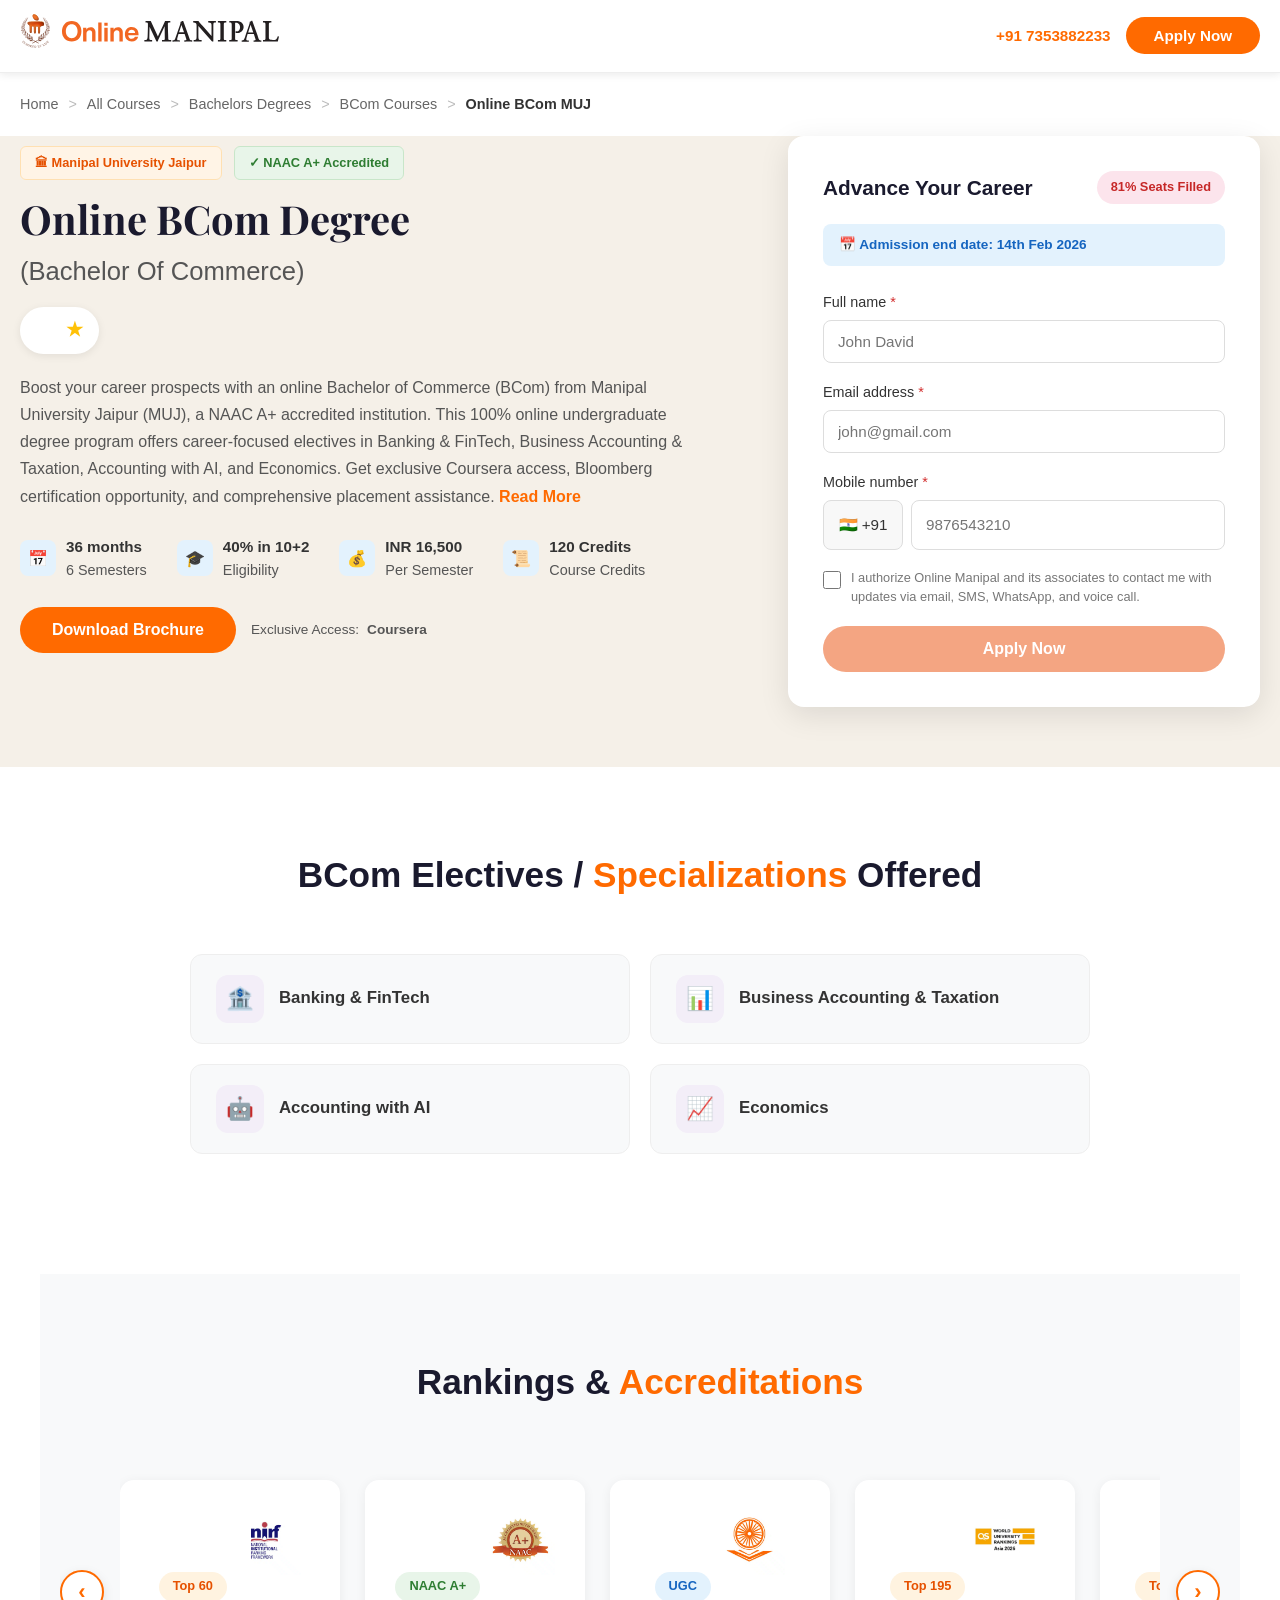
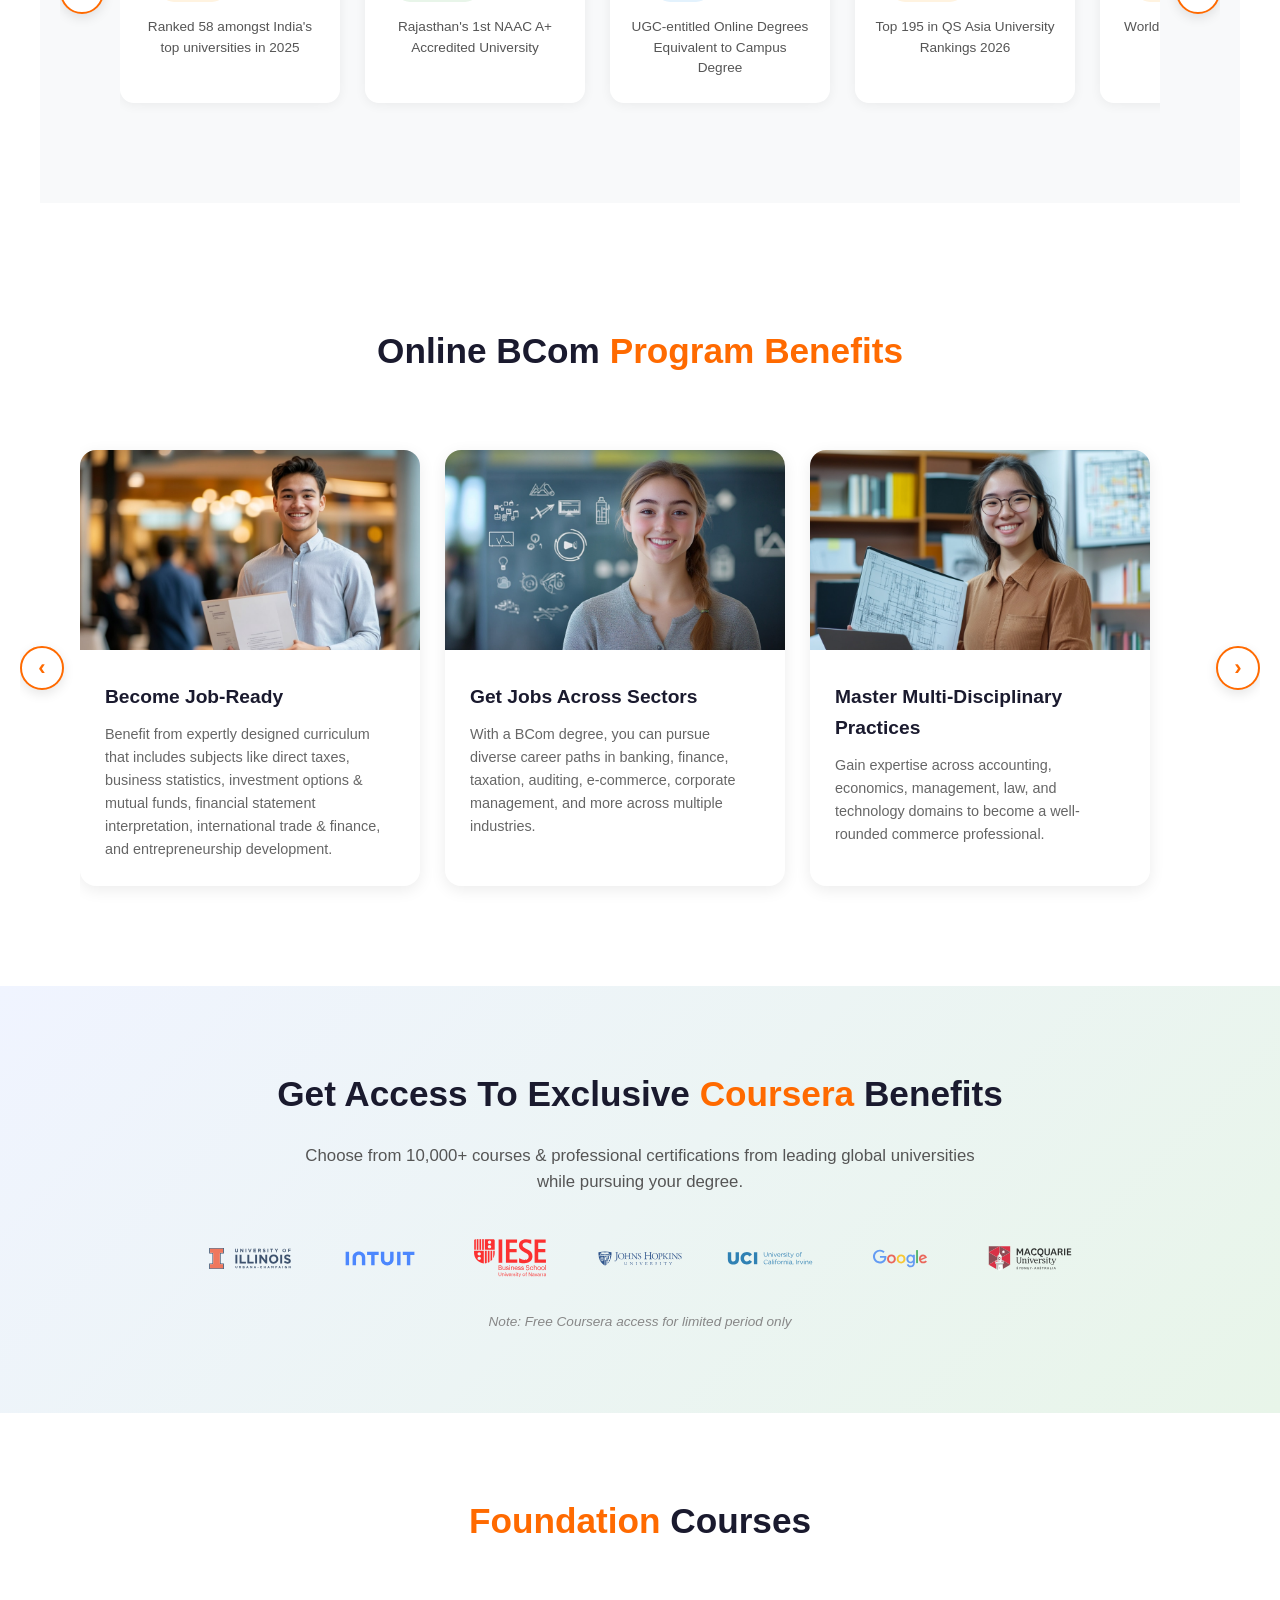
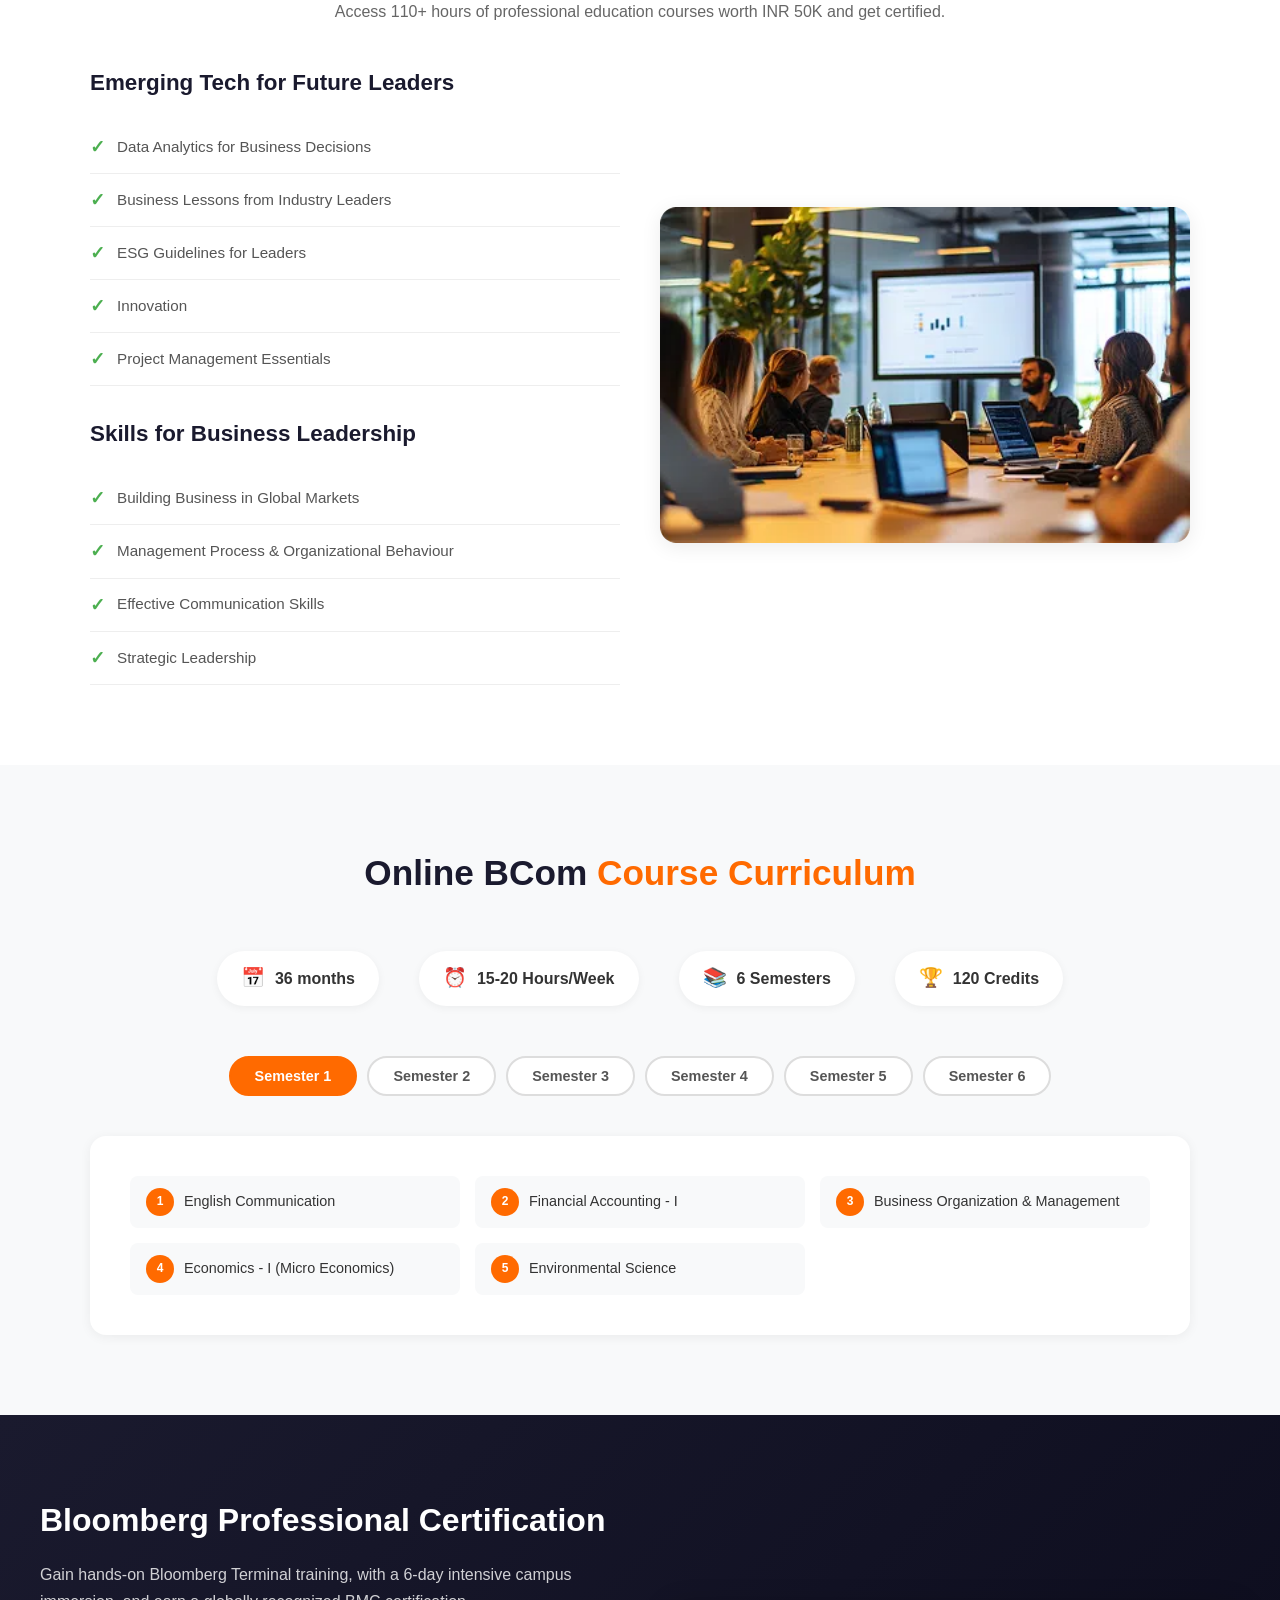
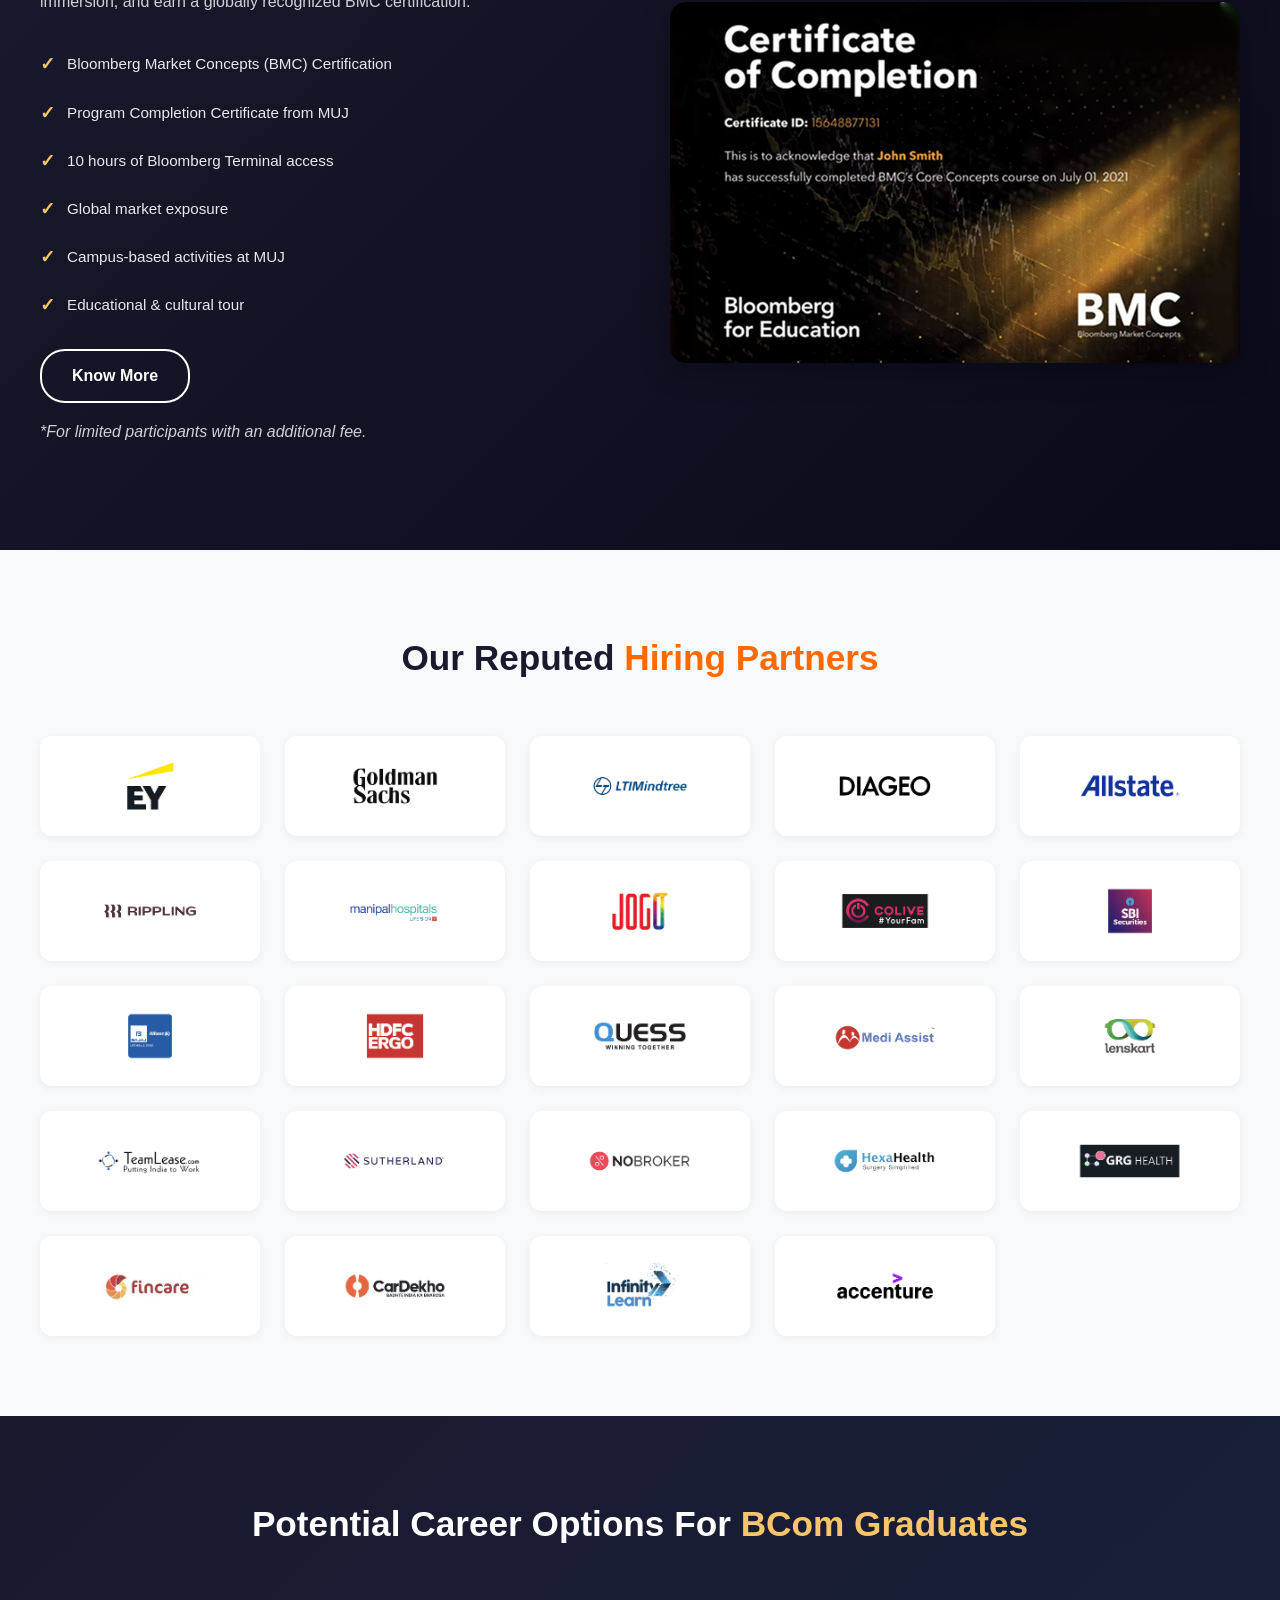
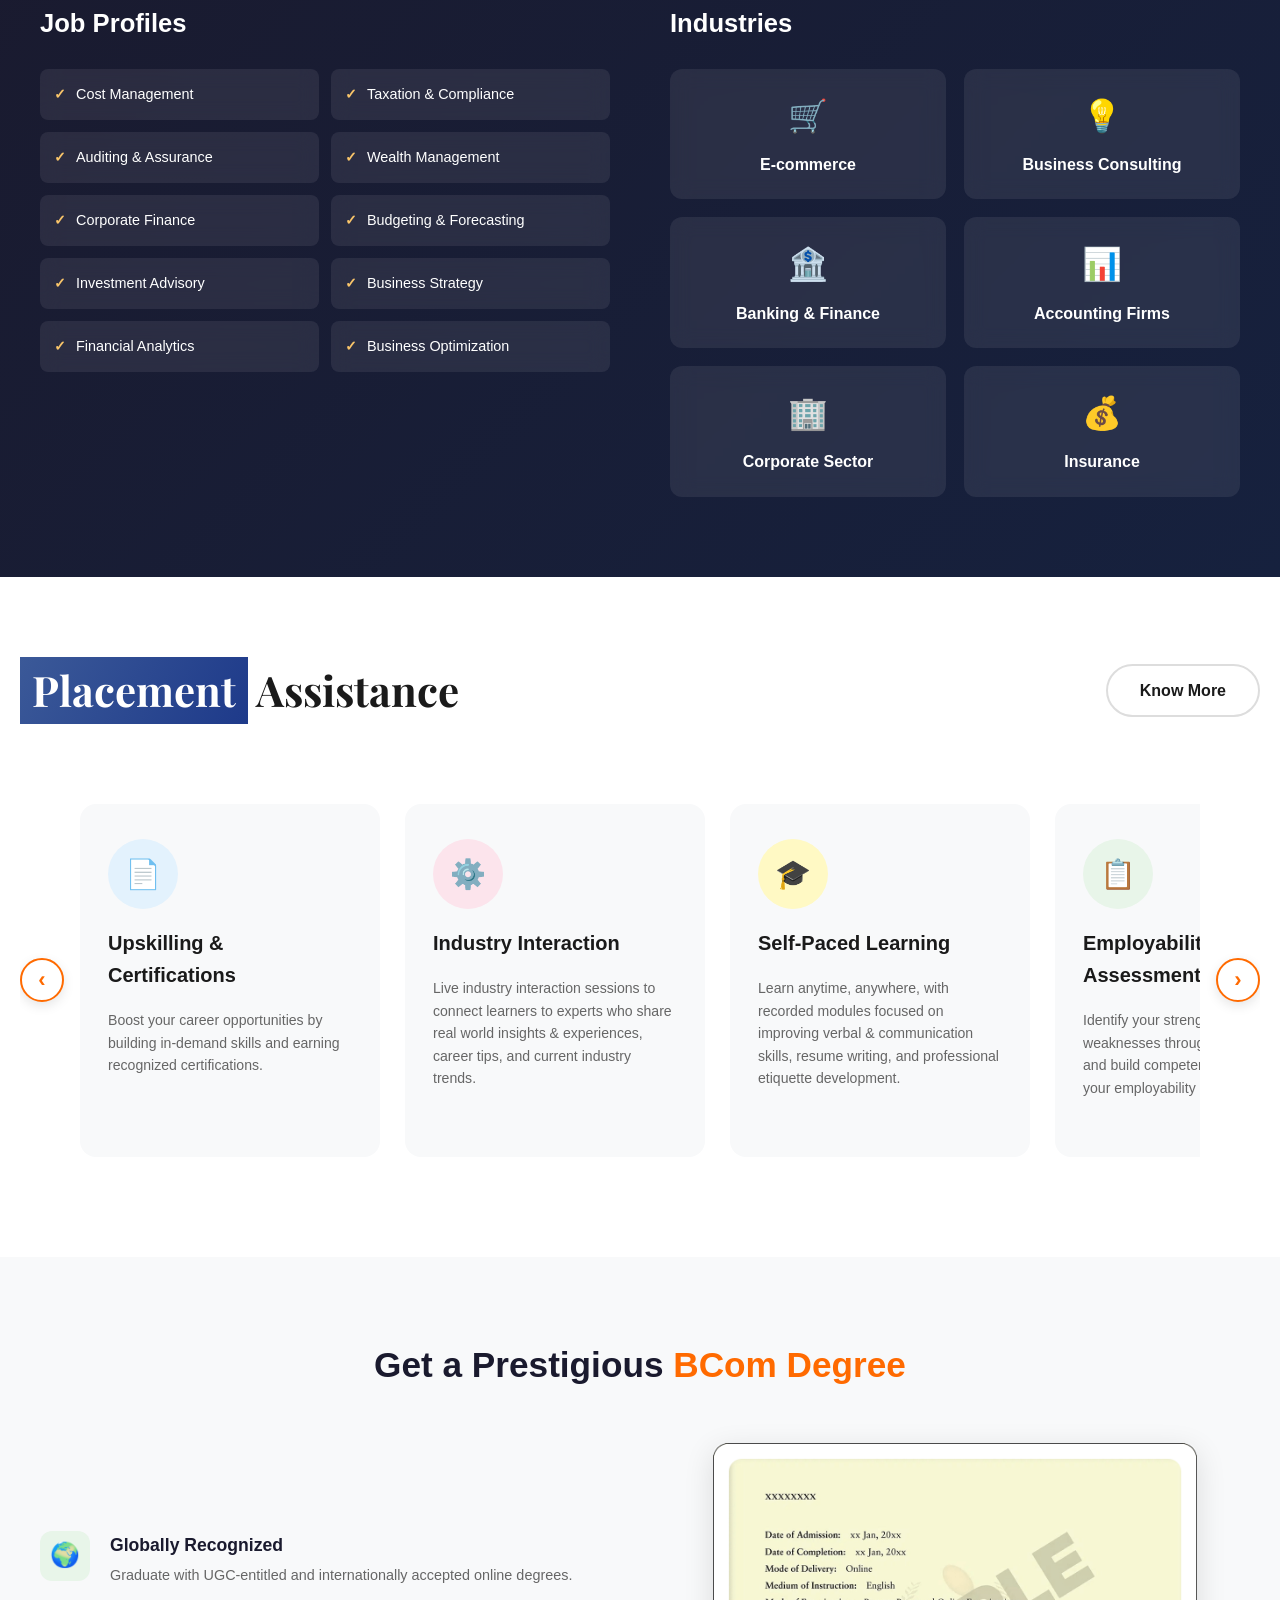
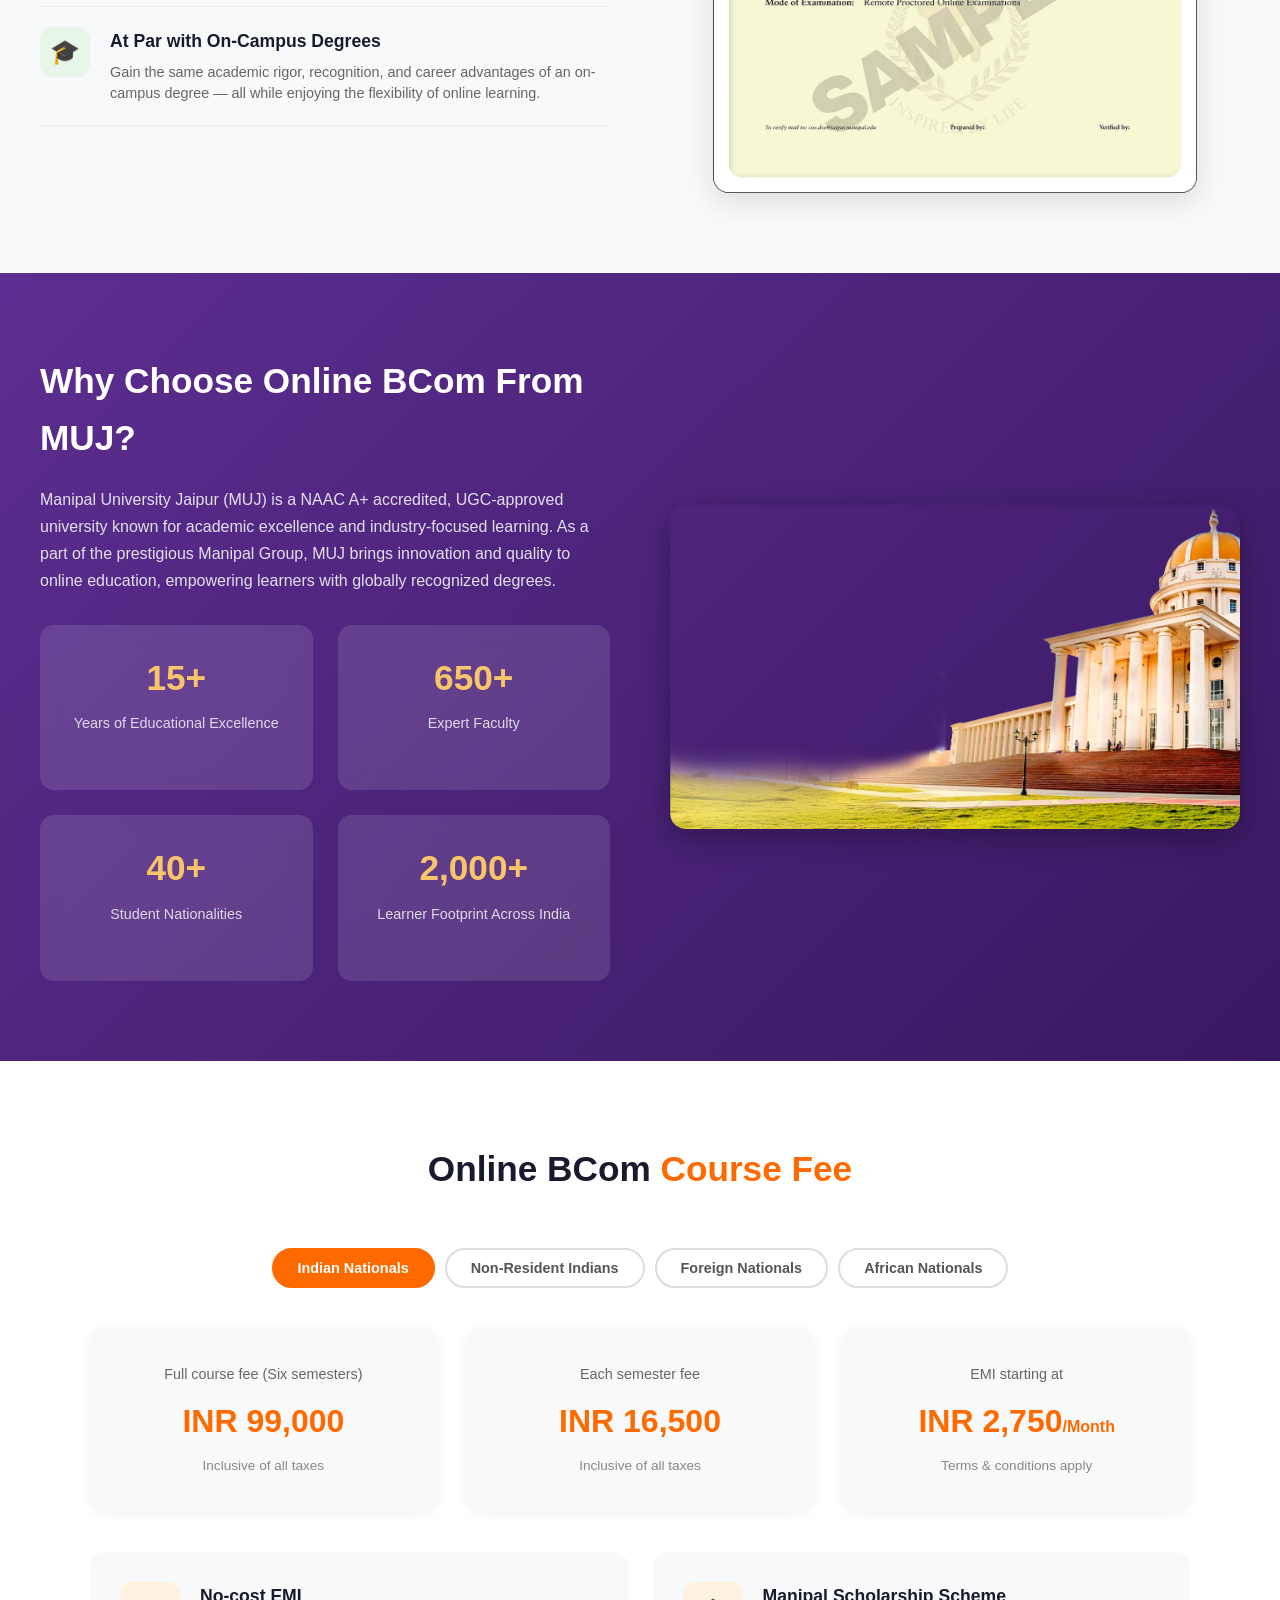
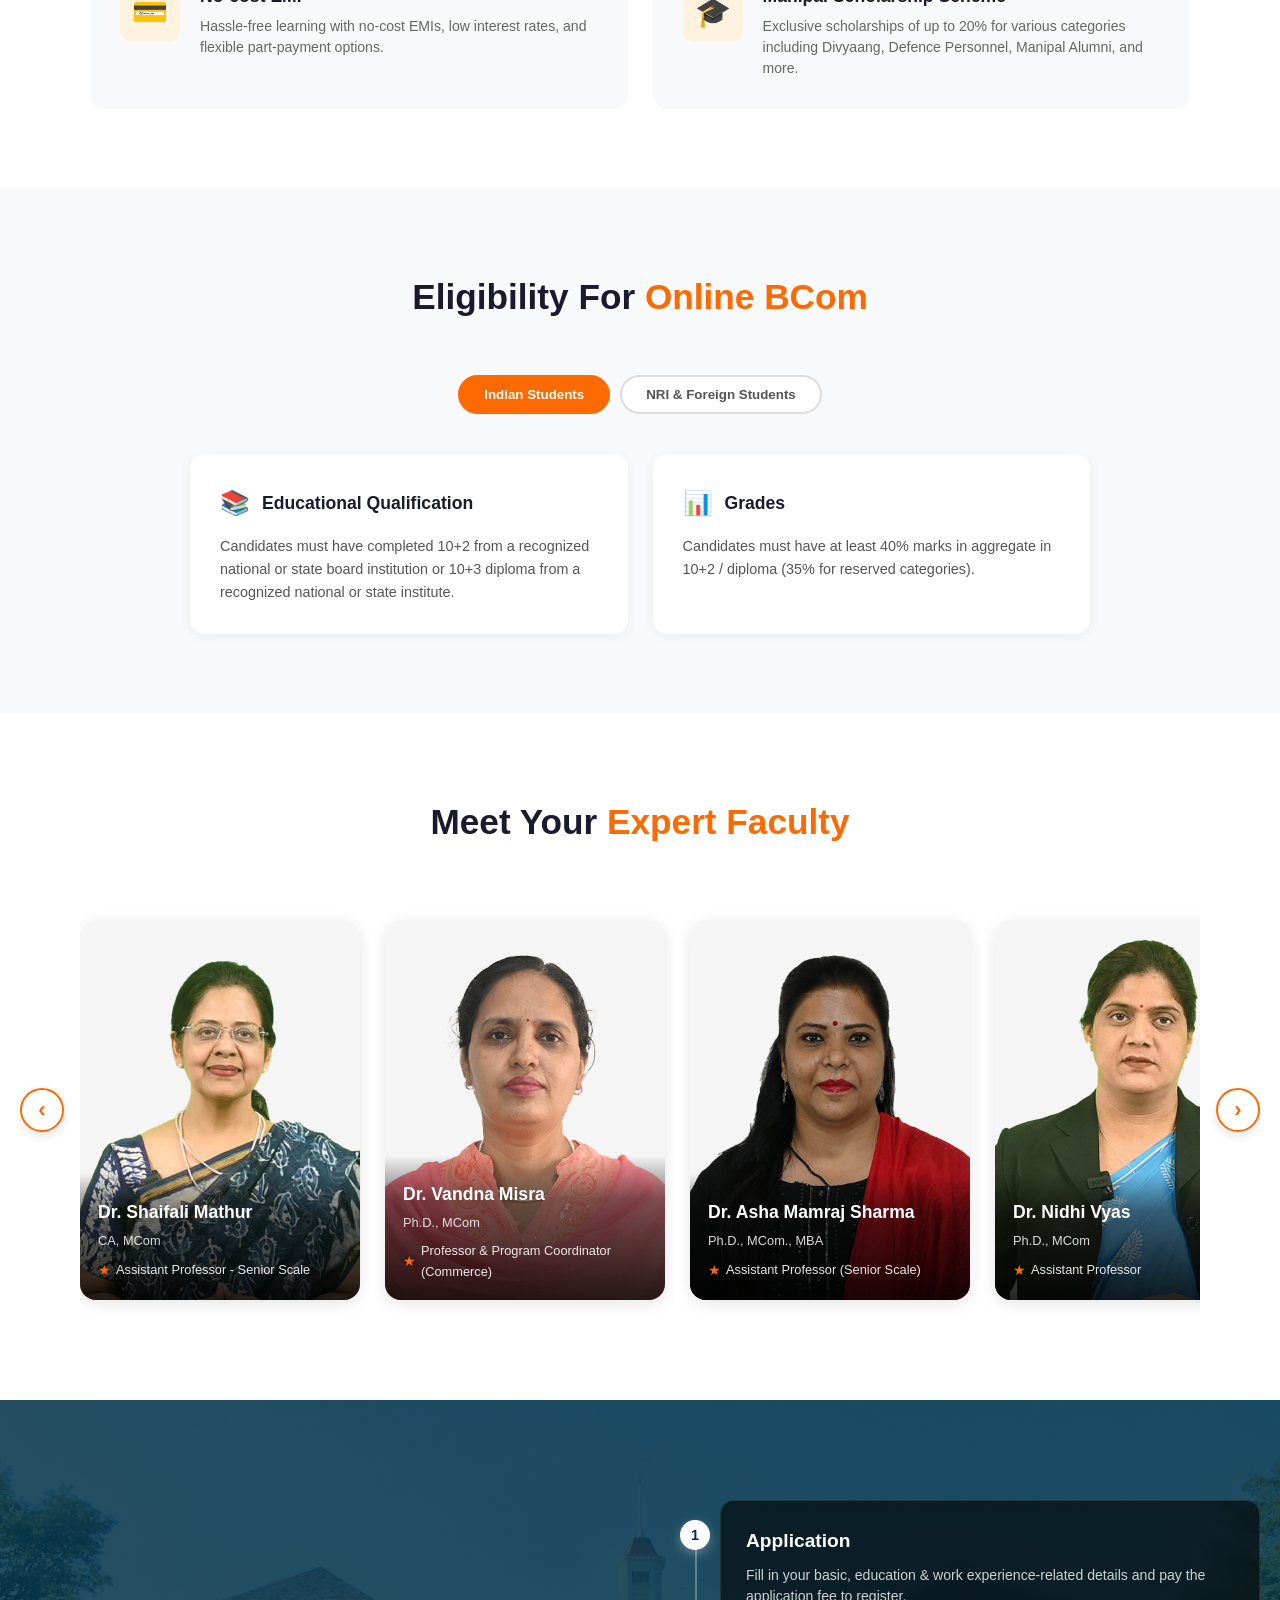
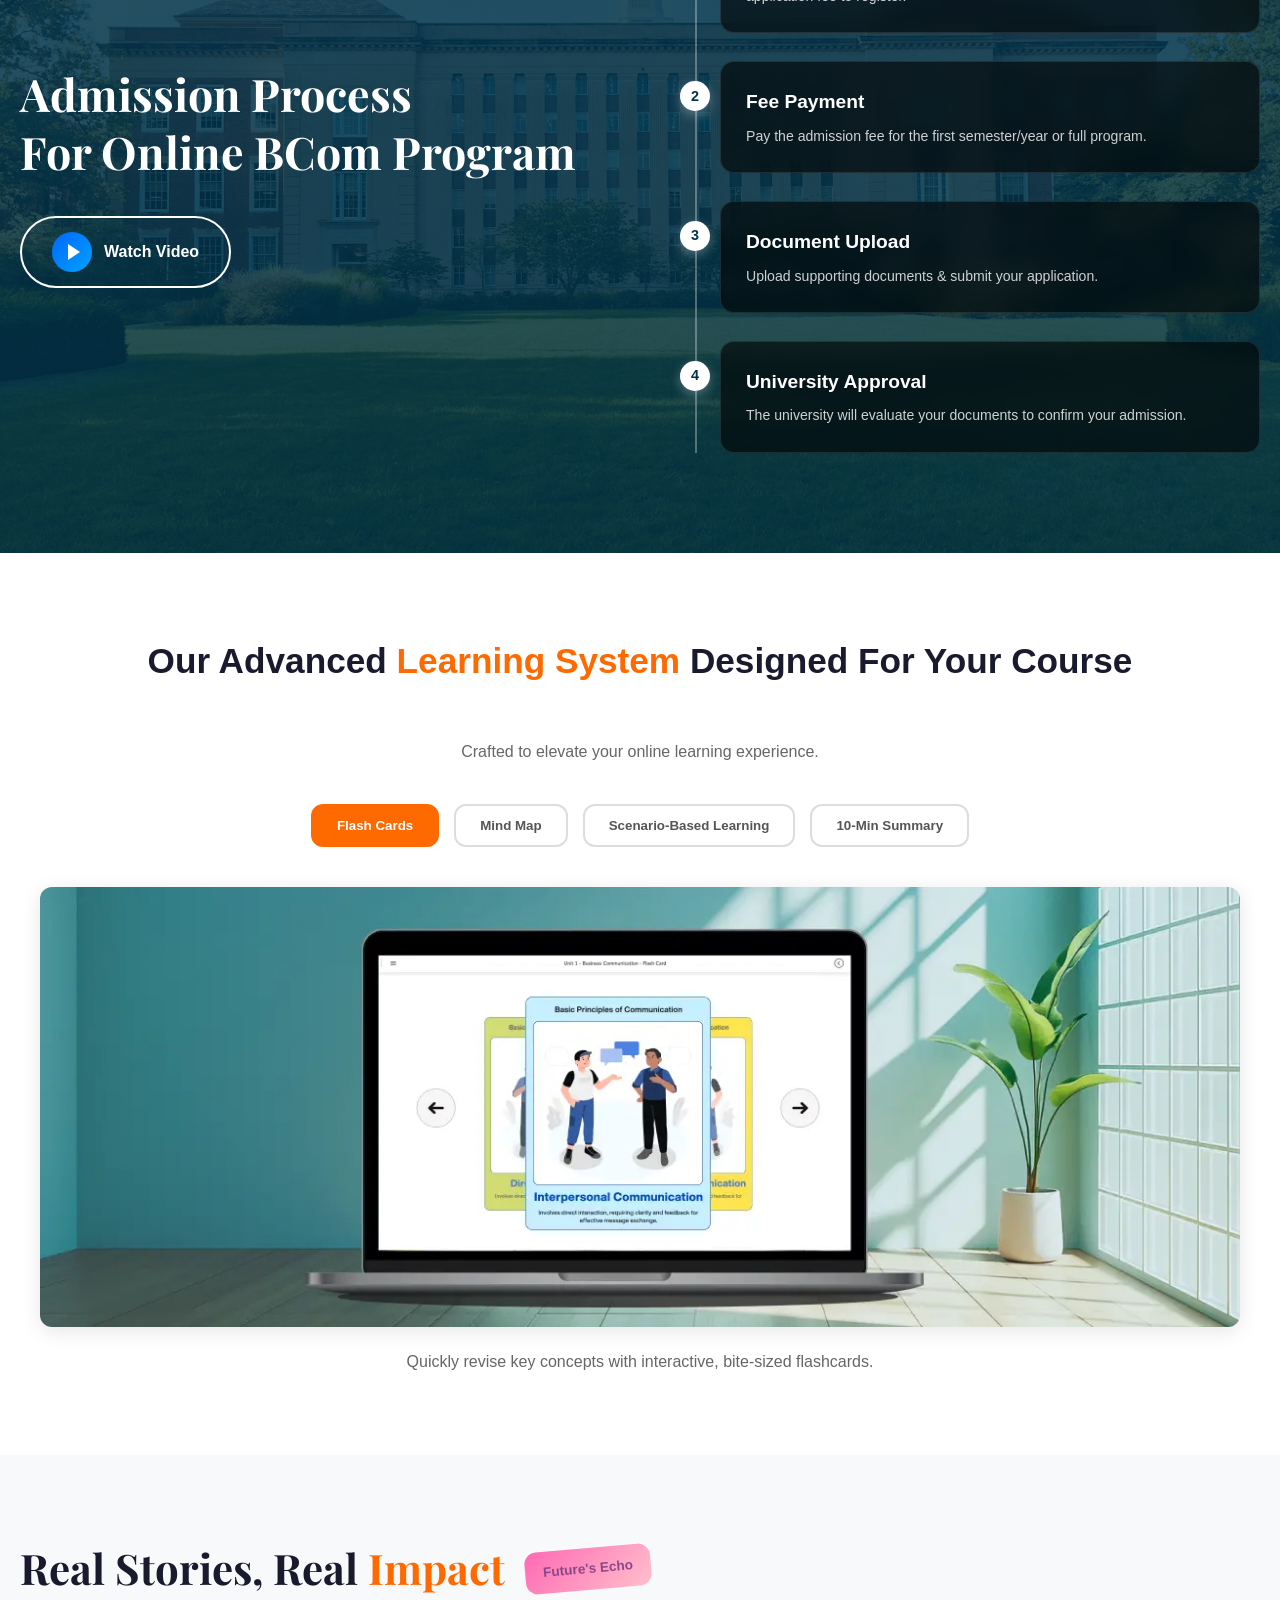
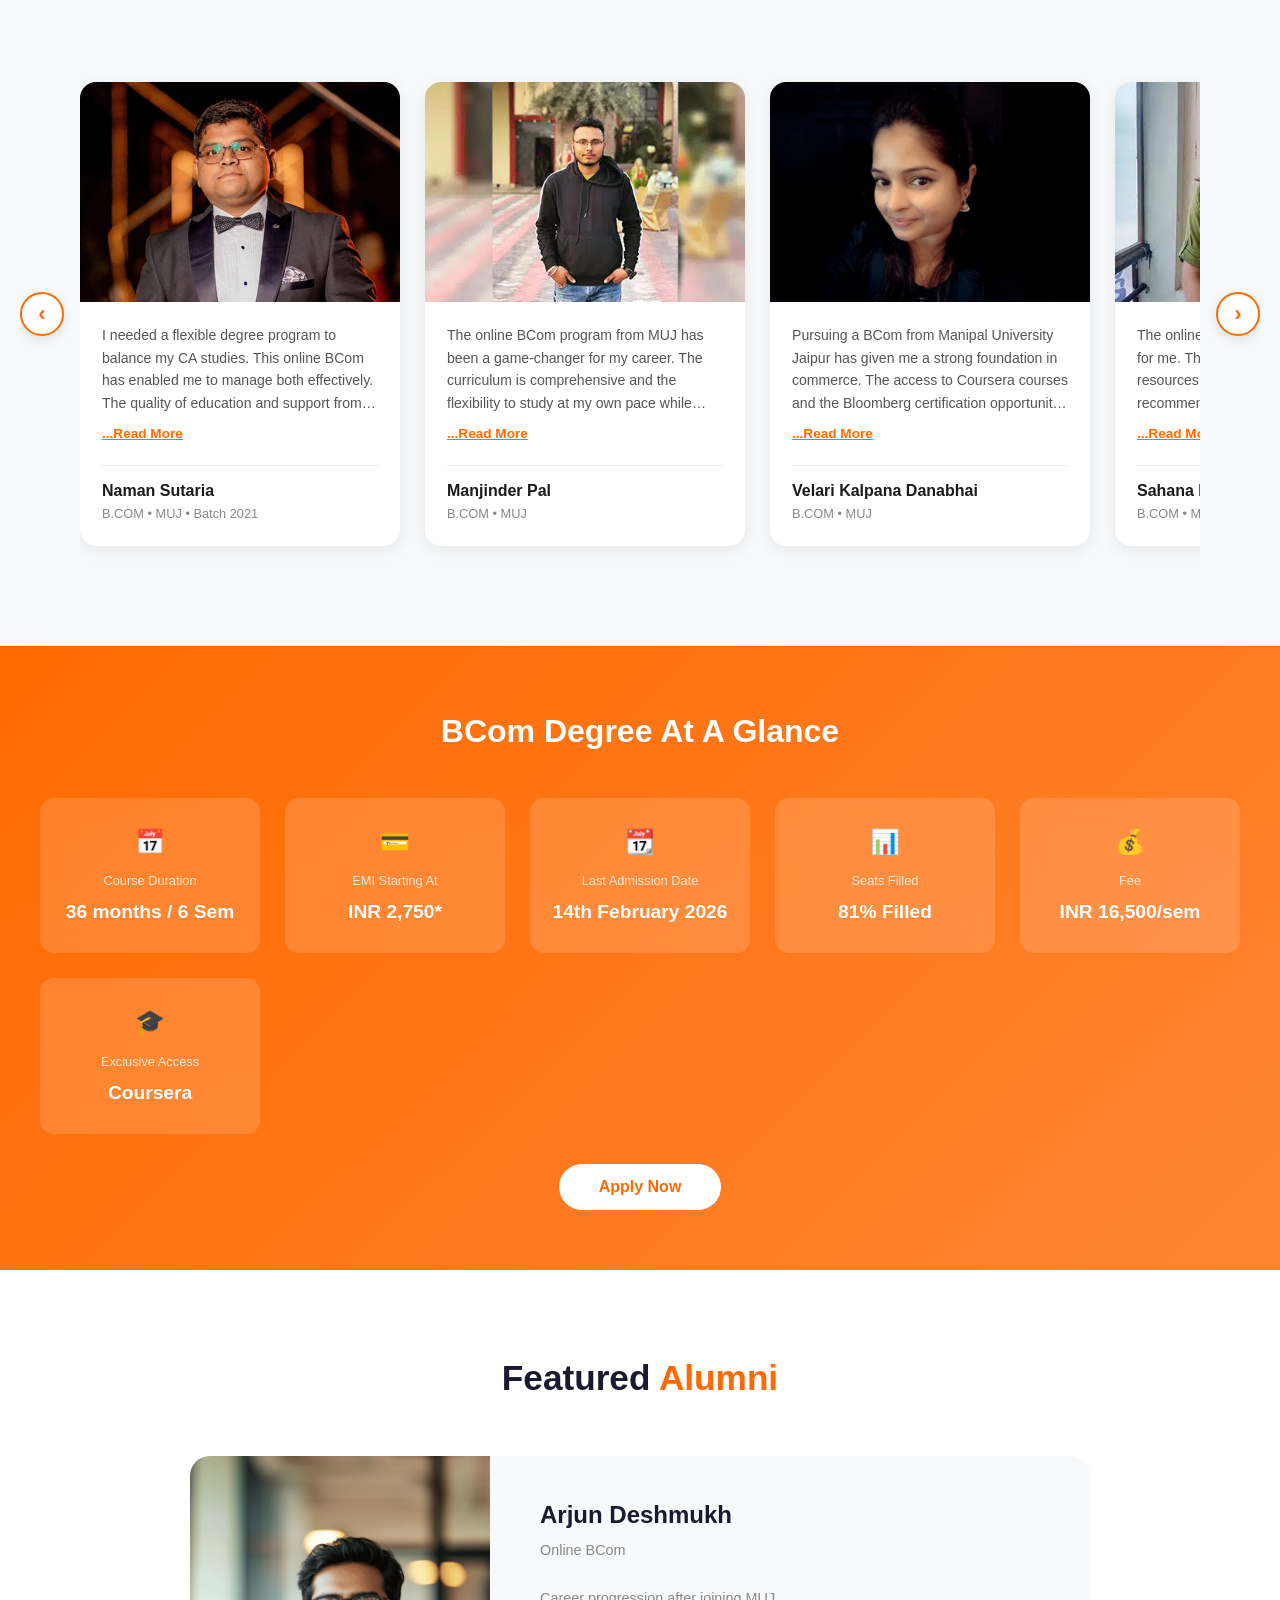
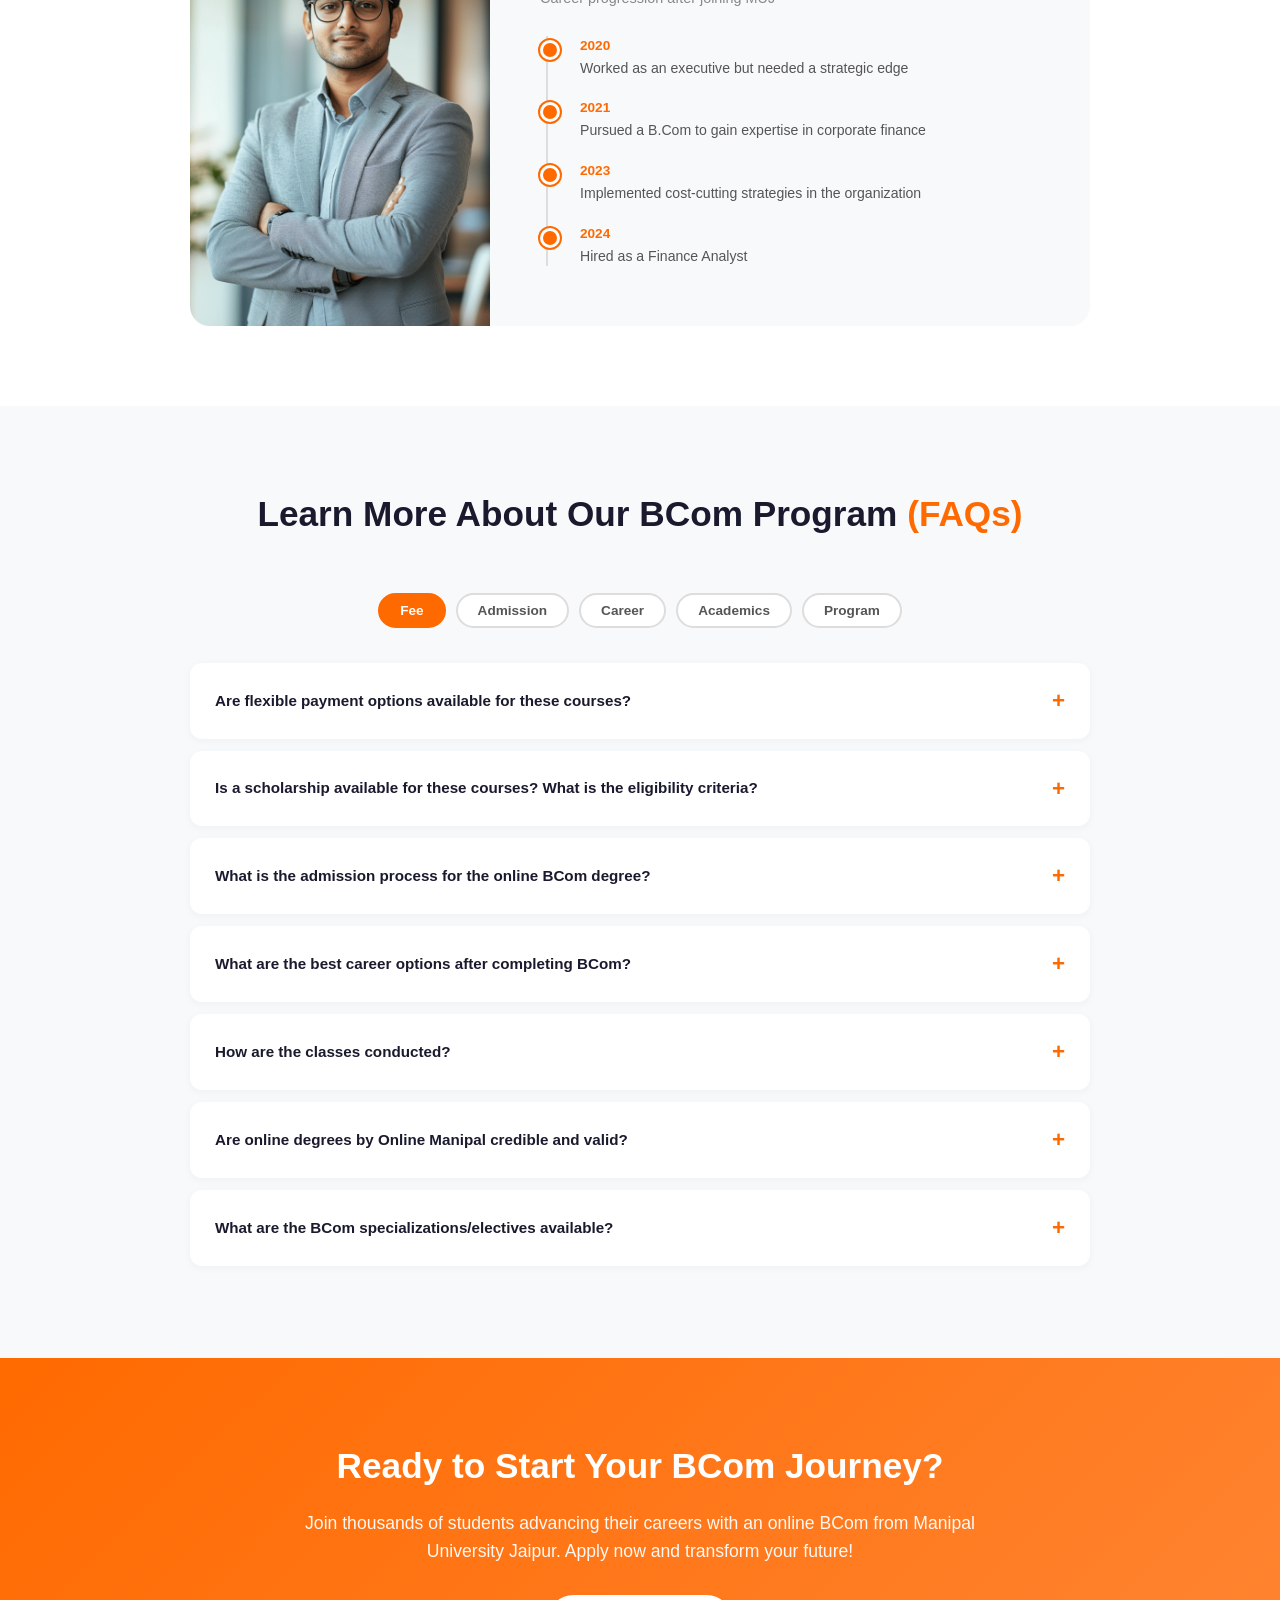
==== bcom-muj.html @ d5b2b866 "changes" ====
<!doctype html>
<html lang="en">
<head>
  <meta charset="utf-8" />
  <meta name="viewport" content="width=device-width,initial-scale=1" />

  <!-- SEO Meta Tags -->
  <meta name="description" content="Pursue Online BCom degree from Manipal University Jaipur (MUJ), a NAAC A+ accredited institution. UGC-entitled, 100% online with Coursera access, placement assistance & Bloomberg certification." />
  <meta name="keywords" content="Online BCom MUJ, BCom Manipal University Jaipur, Bachelor of Commerce online, BCom degree MUJ, online commerce degree, UGC approved BCom, NAAC accredited BCom, BCom Banking FinTech, BCom Accounting Taxation" />
  <meta name="author" content="Online Manipal" />
  <meta name="robots" content="index, follow" />
  <link rel="canonical" href="https://manipalonlineadmission.in/bcom-muj.html" />
  
  <!-- Open Graph -->
  <meta property="og:type" content="website" />
  <meta property="og:title" content="Online BCom Degree from MUJ | Bachelor of Commerce | Online Manipal" />
  <meta property="og:description" content="Boost your career with an online BCom from Manipal University Jaipur. NAAC A+ accredited, UGC-entitled, 4 electives, Coursera access & placement support." />
  <meta property="og:image" content="https://manipalonlineadmission.in/images/BCOM-MUJ.png" />
  
  <title>Online BCom Degree from MUJ - Bachelor of Commerce | Manipal University Jaipur</title>
  
  <link rel="stylesheet" href="styles.css" />
  <link rel="icon" href="images/favicon.png" />
  <link href="https://fonts.googleapis.com/css2?family=Playfair+Display:wght@400;600;700&display=swap" rel="stylesheet">
  
  <style>
    :root {
      --accent: #ff6a00;
      --dark: #1a1a2e;
      --gold: #f9c56a;
      --muj-purple: #5c2e91;
      --muj-light: #f3eef8;
    }

    * { margin: 0; padding: 0; box-sizing: border-box; }
    body { font-family: 'Helvetica Neue', Arial, sans-serif; color: #333; line-height: 1.6; }
    
    /* ===== Header ===== */
    .site-header {
      background: white;
      border-bottom: 1px solid #eee;
      padding: 12px 20px;
      position: sticky;
      top: 0;
      z-index: 1000;
    }
    .header-inner {
      max-width: 1400px;
      margin: 0 auto;
      display: flex;
      justify-content: space-between;
      align-items: center;
    }
    .header-inner .main-logo { height: 40px; }
    .header-right { display: flex; gap: 15px; align-items: center; }
    .header-phone { color: var(--accent); text-decoration: none; font-weight: 600; font-size: 0.95rem; }
    .cta-btn {
      background: var(--accent);
      color: white;
      border: none;
      padding: 10px 28px;
      border-radius: 25px;
      font-weight: 700;
      font-size: 0.95rem;
      cursor: pointer;
      transition: all 0.3s;
    }
    .cta-btn:hover { background: #e55d00; transform: translateY(-2px); box-shadow: 0 4px 12px rgba(255,106,0,0.3); }

    /* ===== Breadcrumb ===== */
    .breadcrumb {
      max-width: 1400px;
      margin: 0 auto;
      padding: 20px;
      display: flex;
      align-items: center;
      gap: 10px;
      font-size: 0.9rem;
      color: #666;
      flex-wrap: wrap;
    }
    .breadcrumb a { color: #666; text-decoration: none; transition: color 0.3s; }
    .breadcrumb a:hover { color: var(--accent); }
    .breadcrumb .sep { color: #bbb; }
    .breadcrumb .current { color: #333; font-weight: 600; }

    /* ===== Hero Section ===== */
    .hero-section {
      background: #f5f0e8;
      padding: 0 20px 60px;
      position: relative;
    }
    .hero-grid {
      max-width: 1400px;
      margin: 0 auto;
      display: grid;
      grid-template-columns: 1.2fr 0.8fr;
      gap: 60px;
      align-items: start;
    }
    .hero-left { padding-top: 10px; }
    .hero-badges-row {
      display: flex;
      align-items: center;
      gap: 12px;
      margin-bottom: 15px;
      flex-wrap: wrap;
    }
    .muj-badge {
      display: inline-flex;
      align-items: center;
      gap: 6px;
      padding: 6px 14px;
      border-radius: 6px;
      font-size: 0.8rem;
      font-weight: 700;
      background: #fff4e6;
      color: #e65100;
      border: 1px solid #ffe0b2;
    }
    .naac-badge {
      display: inline-flex;
      align-items: center;
      gap: 6px;
      padding: 6px 14px;
      border-radius: 6px;
      font-size: 0.8rem;
      font-weight: 700;
      background: #e8f5e9;
      color: #2e7d32;
      border: 1px solid #c8e6c9;
    }
    .hero-left h1 {
      font-size: 2.5rem;
      font-weight: 700;
      line-height: 1.2;
      color: var(--dark);
      margin-bottom: 8px;
    }
    .hero-subtitle {
      font-size: 1.6rem;
      font-weight: 400;
      color: #555;
      margin-bottom: 15px;
    }
    .hero-rating {
      display: inline-flex;
      align-items: center;
      gap: 8px;
      background: white;
      padding: 8px 16px;
      border-radius: 25px;
      font-size: 1rem;
      font-weight: 600;
      box-shadow: 0 2px 8px rgba(0,0,0,0.08);
      margin-bottom: 20px;
    }
    .hero-rating .star { color: #ffc107; font-size: 1.2rem; }
    .hero-desc {
      font-size: 1rem;
      line-height: 1.7;
      color: #555;
      margin-bottom: 25px;
    }
    .hero-desc .read-more { color: var(--accent); font-weight: 600; cursor: pointer; text-decoration: none; }
    .hero-stats {
      display: flex;
      gap: 30px;
      flex-wrap: wrap;
      margin-bottom: 25px;
    }
    .stat-item {
      display: flex;
      align-items: center;
      gap: 10px;
      font-size: 0.9rem;
      color: #555;
    }
    .stat-item .icon {
      width: 36px;
      height: 36px;
      background: #e3f2fd;
      border-radius: 8px;
      display: flex;
      align-items: center;
      justify-content: center;
      font-size: 1rem;
    }
    .stat-item strong { color: #333; font-size: 0.95rem; }
    .hero-cta-row {
      display: flex;
      gap: 15px;
      align-items: center;
      flex-wrap: wrap;
    }
    .btn-download {
      display: inline-flex;
      align-items: center;
      gap: 8px;
      padding: 14px 32px;
      background: var(--accent);
      color: white;
      border: none;
      border-radius: 30px;
      font-size: 1rem;
      font-weight: 700;
      cursor: pointer;
      transition: all 0.3s;
      text-decoration: none;
    }
    .btn-download:hover { background: #e55d00; transform: translateY(-2px); box-shadow: 0 4px 12px rgba(255,106,0,0.3); }
    .hero-coursera {
      display: flex;
      align-items: center;
      gap: 8px;
      font-size: 0.85rem;
      color: #555;
    }
    .hero-coursera img { height: 24px; }

    /* Hero Right - Form */
    .hero-right { position: relative; }
    .hero-form-card {
      background: white;
      border-radius: 16px;
      padding: 35px;
      box-shadow: 0 8px 30px rgba(0,0,0,0.1);
      position: sticky;
      top: 80px;
    }
    .form-card-header {
      display: flex;
      justify-content: space-between;
      align-items: center;
      margin-bottom: 20px;
    }
    .form-card-header h3 { font-size: 1.3rem; font-weight: 700; color: var(--dark); }
    .seats-badge {
      background: #fce4ec;
      color: #c62828;
      padding: 6px 14px;
      border-radius: 20px;
      font-size: 0.8rem;
      font-weight: 700;
    }
    .deadline-bar {
      background: #e3f2fd;
      padding: 10px 16px;
      border-radius: 8px;
      font-size: 0.85rem;
      color: #1565c0;
      font-weight: 600;
      margin-bottom: 25px;
      display: flex;
      align-items: center;
      gap: 8px;
    }
    .hero-form .form-group { margin-bottom: 18px; }
    .hero-form .form-group label {
      display: block;
      margin-bottom: 6px;
      color: #333;
      font-weight: 500;
      font-size: 0.9rem;
    }
    .hero-form .form-group label .req { color: #d32f2f; }
    .hero-form .form-group input,
    .hero-form .form-group select {
      width: 100%;
      padding: 12px 14px;
      border: 1px solid #ddd;
      border-radius: 8px;
      font-size: 0.95rem;
      transition: border-color 0.3s;
    }
    .hero-form .form-group input:focus,
    .hero-form .form-group select:focus {
      outline: none;
      border-color: var(--accent);
      box-shadow: 0 0 0 3px rgba(255,106,0,0.1);
    }
    .phone-row { display: flex; gap: 8px; }
    .phone-code {
      padding: 12px 14px;
      border: 1px solid #ddd;
      border-radius: 8px;
      background: #f8f8f8;
      font-size: 0.95rem;
      min-width: 80px;
      text-align: center;
    }
    .consent-box {
      display: flex;
      gap: 10px;
      align-items: start;
      margin-bottom: 20px;
    }
    .consent-box input { width: 18px; height: 18px; margin-top: 3px; flex-shrink: 0; cursor: pointer; }
    .consent-box label { font-size: 0.8rem; color: #777; line-height: 1.5; }
    .btn-apply-form {
      width: 100%;
      padding: 14px;
      background: #f4a582;
      color: white;
      border: none;
      border-radius: 30px;
      font-size: 1rem;
      font-weight: 700;
      cursor: pointer;
      transition: all 0.3s;
    }
    .btn-apply-form:hover { background: #e89469; transform: translateY(-2px); }

    /* ===== Section Utilities ===== */
    .section { padding: 80px 20px; }
    .section-title {
      text-align: center;
      font-size: 2.2rem;
      font-weight: 700;
      margin-bottom: 50px;
      color: var(--dark);
    }
    .section-title .highlight { color: var(--accent); }
    .section-title .highlight-bg {
      background: linear-gradient(120deg, #3b5998 0%, #1e3a8a 100%);
      color: white;
      padding: 0 12px;
      display: inline-block;
    }
    .container { max-width: 1400px; margin: 0 auto; }

    /* ===== Electives / Specializations ===== */
    .electives-section { background: #fff; }
    .electives-grid {
      max-width: 900px;
      margin: 0 auto;
      display: grid;
      grid-template-columns: repeat(2, 1fr);
      gap: 20px;
    }
    .elective-card {
      display: flex;
      align-items: center;
      gap: 15px;
      padding: 20px 25px;
      background: #f8f9fa;
      border-radius: 12px;
      text-decoration: none;
      color: #333;
      font-weight: 600;
      font-size: 1.05rem;
      transition: all 0.3s;
      border: 1px solid #eee;
    }
    .elective-card:hover {
      background: var(--muj-light);
      border-color: var(--muj-purple);
      transform: translateY(-4px);
      box-shadow: 0 6px 16px rgba(92,46,145,0.12);
    }
    .elective-icon {
      width: 48px;
      height: 48px;
      background: var(--muj-light);
      border-radius: 12px;
      display: flex;
      align-items: center;
      justify-content: center;
      font-size: 1.4rem;
      flex-shrink: 0;
    }

    /* ===== Rankings ===== */
    .rankings-section { background: #f8f9fa; }
    .rankings-scroll-wrap {
      max-width: 1400px;
      margin: 0 auto;
      position: relative;
      overflow: hidden;
      padding: 0 60px;
    }
    .rankings-scroll {
      display: flex;
      gap: 25px;
      overflow-x: auto;
      scroll-behavior: smooth;
      scrollbar-width: none;
      padding: 20px 0;
    }
    .rankings-scroll::-webkit-scrollbar { display: none; }
    .rank-card {
      min-width: 220px;
      max-width: 220px;
      background: white;
      border-radius: 14px;
      padding: 25px 20px;
      text-align: center;
      box-shadow: 0 2px 12px rgba(0,0,0,0.06);
      flex-shrink: 0;
      transition: transform 0.3s;
    }
    .rank-card:hover { transform: translateY(-6px); box-shadow: 0 6px 20px rgba(0,0,0,0.1); }
    .rank-badge { 
      display: inline-block;
      background: #fff3e0;
      color: #e65100;
      padding: 4px 14px;
      border-radius: 15px;
      font-size: 0.8rem;
      font-weight: 700;
      margin-bottom: 15px;
    }
    .rank-card img { height: 70px; margin-bottom: 15px; object-fit: contain; }
    .rank-card p { font-size: 0.85rem; color: #555; line-height: 1.5; }
    .scroll-btn {
      position: absolute;
      top: 50%;
      transform: translateY(-50%);
      background: white;
      border: 2px solid var(--accent);
      color: var(--accent);
      border-radius: 50%;
      width: 44px;
      height: 44px;
      display: flex;
      align-items: center;
      justify-content: center;
      cursor: pointer;
      font-size: 22px;
      font-weight: bold;
      z-index: 10;
      transition: all 0.3s;
      box-shadow: 0 4px 12px rgba(0,0,0,0.1);
    }
    .scroll-btn:hover { background: var(--accent); color: white; transform: translateY(-50%) scale(1.1); }
    .scroll-btn.left { left: 0; }
    .scroll-btn.right { right: 0; }

    /* ===== Program Benefits ===== */
    .benefits-section { background: white; }
    .benefits-scroll-wrap {
      max-width: 1400px;
      margin: 0 auto;
      position: relative;
      overflow: hidden;
      padding: 0 60px;
    }
    .benefits-scroll {
      display: flex;
      gap: 25px;
      overflow-x: auto;
      scroll-behavior: smooth;
      scrollbar-width: none;
      padding: 20px 0;
    }
    .benefits-scroll::-webkit-scrollbar { display: none; }
    .benefit-card {
      min-width: 340px;
      max-width: 340px;
      flex-shrink: 0;
      border-radius: 16px;
      overflow: hidden;
      box-shadow: 0 4px 16px rgba(0,0,0,0.08);
      transition: transform 0.3s, box-shadow 0.3s;
      background: white;
    }
    .benefit-card:hover { transform: translateY(-8px); box-shadow: 0 8px 24px rgba(0,0,0,0.15); }
    .benefit-card img { width: 100%; height: 200px; object-fit: cover; }
    .benefit-card-content { padding: 25px; }
    .benefit-card-content h3 { font-size: 1.2rem; font-weight: 700; margin-bottom: 10px; color: var(--dark); }
    .benefit-card-content p { font-size: 0.9rem; color: #666; line-height: 1.6; }

    /* ===== Coursera Benefits ===== */
    .coursera-section {
      background: linear-gradient(135deg, #f0f4ff 0%, #e8f5e9 100%);
      padding: 80px 20px;
    }
    .coursera-container {
      max-width: 1200px;
      margin: 0 auto;
      text-align: center;
    }
    .coursera-container .section-title { margin-bottom: 20px; }
    .coursera-subtext { font-size: 1.05rem; color: #555; max-width: 700px; margin: 0 auto 40px; line-height: 1.6; }
    .coursera-logos {
      display: flex;
      justify-content: center;
      align-items: center;
      gap: 40px;
      flex-wrap: wrap;
      margin-bottom: 30px;
    }
    .coursera-logos img { height: 45px; opacity: 0.8; transition: opacity 0.3s; }
    .coursera-logos img:hover { opacity: 1; }
    .coursera-note {
      font-size: 0.85rem;
      color: #888;
      font-style: italic;
    }

    /* ===== Foundation Courses ===== */
    .foundation-section { background: white; }
    .foundation-grid {
      max-width: 1100px;
      margin: 0 auto;
      display: grid;
      grid-template-columns: 1fr 1fr;
      gap: 40px;
      align-items: center;
    }
    .foundation-content h3 { font-size: 1.4rem; font-weight: 700; color: var(--dark); margin-bottom: 20px; }
    .foundation-list { list-style: none; padding: 0; }
    .foundation-list li {
      padding: 12px 0;
      border-bottom: 1px solid #eee;
      display: flex;
      align-items: center;
      gap: 12px;
      font-size: 0.95rem;
      color: #555;
    }
    .foundation-list li::before { content: '✓'; color: #4caf50; font-weight: 700; font-size: 1.1rem; }
    .foundation-img { border-radius: 16px; width: 100%; box-shadow: 0 4px 20px rgba(0,0,0,0.08); }

    /* ===== Course Curriculum ===== */
    .curriculum-section { background: #f8f9fa; }
    .curriculum-container { max-width: 1100px; margin: 0 auto; }
    .curriculum-stats {
      display: flex;
      justify-content: center;
      gap: 40px;
      margin-bottom: 50px;
      flex-wrap: wrap;
    }
    .curriculum-stat {
      display: flex;
      align-items: center;
      gap: 10px;
      font-size: 1rem;
      color: #555;
      background: white;
      padding: 12px 24px;
      border-radius: 30px;
      box-shadow: 0 2px 8px rgba(0,0,0,0.05);
    }
    .curriculum-stat .icon { font-size: 1.2rem; }
    .curriculum-stat strong { color: #333; }
    .semester-tabs {
      display: flex;
      justify-content: center;
      gap: 10px;
      margin-bottom: 40px;
      flex-wrap: wrap;
    }
    .sem-tab {
      padding: 10px 24px;
      border: 2px solid #ddd;
      border-radius: 25px;
      font-size: 0.9rem;
      font-weight: 600;
      cursor: pointer;
      background: white;
      color: #555;
      transition: all 0.3s;
    }
    .sem-tab:hover, .sem-tab.active {
      background: var(--accent);
      color: white;
      border-color: var(--accent);
    }
    .semester-content {
      display: none;
      background: white;
      border-radius: 16px;
      padding: 40px;
      box-shadow: 0 2px 12px rgba(0,0,0,0.06);
    }
    .semester-content.active { display: block; }
    .subjects-grid {
      display: grid;
      grid-template-columns: repeat(auto-fit, minmax(250px, 1fr));
      gap: 15px;
    }
    .subject-item {
      display: flex;
      align-items: center;
      gap: 10px;
      padding: 12px 16px;
      background: #f8f9fa;
      border-radius: 8px;
      font-size: 0.9rem;
      color: #333;
    }
    .subject-item .num {
      width: 28px;
      height: 28px;
      background: var(--accent);
      color: white;
      border-radius: 50%;
      display: flex;
      align-items: center;
      justify-content: center;
      font-size: 0.75rem;
      font-weight: 700;
      flex-shrink: 0;
    }

    /* ===== Bloomberg ===== */
    .bloomberg-section {
      background: linear-gradient(135deg, #1a1a2e 0%, #0a0a1a 100%);
      color: white;
    }
    .bloomberg-grid {
      max-width: 1200px;
      margin: 0 auto;
      display: grid;
      grid-template-columns: 1fr 1fr;
      gap: 60px;
      align-items: center;
    }
    .bloomberg-content h2 { font-size: 2rem; font-weight: 700; margin-bottom: 15px; }
    .bloomberg-content p { font-size: 1rem; color: rgba(255,255,255,0.8); line-height: 1.7; margin-bottom: 25px; }
    .bloomberg-features { list-style: none; padding: 0; }
    .bloomberg-features li {
      padding: 10px 0;
      display: flex;
      align-items: center;
      gap: 12px;
      font-size: 0.95rem;
      color: rgba(255,255,255,0.9);
    }
    .bloomberg-features li::before { content: '✓'; color: var(--gold); font-weight: 700; font-size: 1.1rem; }
    .bloomberg-cta {
      display: inline-block;
      margin-top: 20px;
      padding: 12px 30px;
      border: 2px solid white;
      border-radius: 25px;
      color: white;
      text-decoration: none;
      font-weight: 600;
      transition: all 0.3s;
    }
    .bloomberg-cta:hover { background: white; color: var(--dark); }
    .bloomberg-img { border-radius: 16px; width: 100%; box-shadow: 0 8px 30px rgba(0,0,0,0.3); }
    .bloomberg-note { font-size: 0.8rem; color: rgba(255,255,255,0.5); margin-top: 15px; font-style: italic; }

    /* ===== Hiring Partners ===== */
    .partners-section { background: #f8f9fa; }
    .partners-grid {
      max-width: 1200px;
      margin: 0 auto;
      display: grid;
      grid-template-columns: repeat(auto-fit, minmax(180px, 1fr));
      gap: 25px;
      align-items: center;
    }
    .partner-logo {
      background: white;
      padding: 25px;
      border-radius: 12px;
      display: flex;
      align-items: center;
      justify-content: center;
      height: 100px;
      box-shadow: 0 2px 8px rgba(0,0,0,0.05);
      transition: transform 0.3s;
    }
    .partner-logo:hover { transform: scale(1.05); }
    .partner-logo img { max-width: 100%; max-height: 50px; object-fit: contain; }

    /* ===== Career Options ===== */
    .career-section {
      background: linear-gradient(135deg, #1a1a2e 0%, #16213e 100%);
      color: white;
    }
    .career-grid {
      max-width: 1200px;
      margin: 0 auto;
      display: grid;
      grid-template-columns: 1fr 1fr;
      gap: 60px;
    }
    .career-list {
      display: grid;
      grid-template-columns: repeat(2, 1fr);
      gap: 12px;
    }
    .career-item {
      display: flex;
      align-items: center;
      gap: 10px;
      padding: 14px;
      background: rgba(255,255,255,0.08);
      border-radius: 8px;
      backdrop-filter: blur(10px);
      font-size: 0.9rem;
    }
    .career-item::before { content: '✓'; color: var(--gold); font-weight: 700; }
    .industries-grid {
      display: grid;
      grid-template-columns: repeat(2, 1fr);
      gap: 18px;
    }
    .industry-card {
      background: rgba(255,255,255,0.08);
      padding: 22px;
      border-radius: 12px;
      text-align: center;
      backdrop-filter: blur(10px);
    }
    .industry-icon { font-size: 2rem; margin-bottom: 10px; }

    /* ===== Placement Assistance ===== */
    .placement-section { background: white; padding: 80px 20px; }
    .placement-header {
      max-width: 1400px;
      margin: 0 auto 60px;
      display: flex;
      justify-content: space-between;
      align-items: center;
    }
    .placement-header .section-title {
      font-family: 'Playfair Display', serif;
      font-size: 42px;
      font-weight: 700;
      margin: 0;
      color: #1a1a1a;
    }
    .know-more-btn {
      background: white;
      color: #1a1a1a;
      border: 2px solid #ddd;
      border-radius: 30px;
      padding: 12px 32px;
      font-size: 16px;
      font-weight: 600;
      cursor: pointer;
      transition: all 0.3s;
      text-decoration: none;
    }
    .know-more-btn:hover { background: #f5f5f5; border-color: #bbb; }
    .placement-scroll-wrap {
      max-width: 1400px;
      margin: 0 auto;
      position: relative;
      overflow: hidden;
      padding: 0 60px;
    }
    .placement-scroll {
      display: flex;
      gap: 25px;
      overflow-x: auto;
      scroll-behavior: smooth;
      scrollbar-width: none;
      padding: 20px 0;
    }
    .placement-scroll::-webkit-scrollbar { display: none; }
    .placement-card {
      min-width: 300px;
      max-width: 300px;
      background: #f8f9fa;
      padding: 35px 28px;
      border-radius: 16px;
      display: flex;
      flex-direction: column;
      gap: 18px;
      flex-shrink: 0;
      transition: transform 0.3s, box-shadow 0.3s;
    }
    .placement-card:hover { transform: translateY(-8px); box-shadow: 0 12px 32px rgba(0,0,0,0.1); }
    .placement-icon {
      width: 70px;
      height: 70px;
      border-radius: 50%;
      display: flex;
      align-items: center;
      justify-content: center;
      font-size: 1.8rem;
    }
    .icon-blue { background: #e3f2fd; color: #1976d2; }
    .icon-pink { background: #fce4ec; color: #c2185b; }
    .icon-yellow { background: #fff9c4; color: #f57f17; }
    .icon-green { background: #e8f5e9; color: #388e3c; }
    .icon-purple { background: #ede7f6; color: #5e35b1; }
    .icon-orange { background: #fff3e0; color: #e65100; }
    .placement-card h3 { font-size: 1.25rem; margin: 0; color: #1a1a1a; font-weight: 700; }
    .placement-card p { color: #666; line-height: 1.6; font-size: 0.88rem; margin: 0; }

    /* ===== Certificate Degree ===== */
    .degree-section { background: #f8f9fa; }
    .degree-grid {
      max-width: 1200px;
      margin: 0 auto;
      display: grid;
      grid-template-columns: 1fr 1fr;
      gap: 60px;
      align-items: center;
    }
    .degree-features { list-style: none; padding: 0; }
    .degree-feat {
      display: flex;
      gap: 20px;
      padding: 20px 0;
      border-bottom: 1px solid #eee;
    }
    .degree-feat-icon {
      width: 50px;
      height: 50px;
      background: #e8f5e9;
      border-radius: 12px;
      display: flex;
      align-items: center;
      justify-content: center;
      font-size: 1.5rem;
      flex-shrink: 0;
    }
    .degree-feat h4 { font-size: 1.1rem; font-weight: 700; color: var(--dark); margin-bottom: 6px; }
    .degree-feat p { font-size: 0.9rem; color: #666; line-height: 1.5; }
    .cert-showcase {
      position: relative;
      display: flex;
      justify-content: center;
    }
    .cert-img {
      width: 85%;
      border-radius: 12px;
      box-shadow: 0 8px 30px rgba(0,0,0,0.12);
    }

    /* ===== Why Choose MUJ ===== */
    .why-muj-section {
      background: linear-gradient(135deg, #5c2e91 0%, #3a1861 100%);
      color: white;
      padding: 80px 20px;
    }
    .why-muj-grid {
      max-width: 1200px;
      margin: 0 auto;
      display: grid;
      grid-template-columns: 1fr 1fr;
      gap: 60px;
      align-items: center;
    }
    .why-muj-content h2 {
      font-size: 2.2rem;
      font-weight: 700;
      margin-bottom: 20px;
    }
    .why-muj-content p { font-size: 1rem; color: rgba(255,255,255,0.85); line-height: 1.7; margin-bottom: 30px; }
    .muj-stats {
      display: grid;
      grid-template-columns: repeat(2, 1fr);
      gap: 25px;
    }
    .muj-stat {
      background: rgba(255,255,255,0.12);
      padding: 25px;
      border-radius: 14px;
      text-align: center;
      backdrop-filter: blur(10px);
    }
    .muj-stat h3 { font-size: 2.2rem; font-weight: 700; margin-bottom: 5px; color: var(--gold); }
    .muj-stat p { font-size: 0.9rem; color: rgba(255,255,255,0.8); }
    .why-muj-img { border-radius: 16px; width: 100%; box-shadow: 0 8px 30px rgba(0,0,0,0.3); }

    /* ===== Course Fee ===== */
    .fee-section { background: white; }
    .fee-container { max-width: 1100px; margin: 0 auto; }
    .fee-tabs {
      display: flex;
      justify-content: center;
      gap: 10px;
      margin-bottom: 40px;
      flex-wrap: wrap;
    }
    .fee-tab {
      padding: 10px 24px;
      border: 2px solid #ddd;
      border-radius: 25px;
      font-size: 0.9rem;
      font-weight: 600;
      cursor: pointer;
      background: white;
      color: #555;
      transition: all 0.3s;
    }
    .fee-tab:hover, .fee-tab.active { background: var(--accent); color: white; border-color: var(--accent); }
    .fee-content { display: none; }
    .fee-content.active { display: block; }
    .fee-cards {
      display: grid;
      grid-template-columns: repeat(3, 1fr);
      gap: 30px;
      margin-bottom: 40px;
    }
    .fee-card {
      background: #f8f9fa;
      border-radius: 16px;
      padding: 35px 25px;
      text-align: center;
      box-shadow: 0 2px 12px rgba(0,0,0,0.06);
    }
    .fee-card .label { font-size: 0.9rem; color: #666; margin-bottom: 10px; }
    .fee-card .amount { font-size: 2rem; font-weight: 700; color: var(--accent); }
    .fee-card .sub { font-size: 0.85rem; color: #888; margin-top: 8px; }
    .emi-scholarship {
      display: grid;
      grid-template-columns: repeat(2, 1fr);
      gap: 25px;
    }
    .emi-card {
      background: #f8f9fa;
      border-radius: 14px;
      padding: 30px;
      display: flex;
      gap: 20px;
      align-items: start;
    }
    .emi-card .emi-icon {
      width: 60px;
      height: 60px;
      background: #fff3e0;
      border-radius: 12px;
      display: flex;
      align-items: center;
      justify-content: center;
      font-size: 1.8rem;
      flex-shrink: 0;
    }
    .emi-card h4 { font-size: 1.1rem; font-weight: 700; color: var(--dark); margin-bottom: 6px; }
    .emi-card p { font-size: 0.88rem; color: #666; line-height: 1.5; }

    /* ===== Eligibility ===== */
    .eligibility-section { background: #f8f9fa; }
    .eligibility-container { max-width: 900px; margin: 0 auto; }
    .elig-tabs {
      display: flex;
      justify-content: center;
      gap: 10px;
      margin-bottom: 40px;
    }
    .elig-tab {
      padding: 10px 24px;
      border: 2px solid #ddd;
      border-radius: 25px;
      font-weight: 600;
      cursor: pointer;
      background: white;
      color: #555;
      transition: all 0.3s;
    }
    .elig-tab:hover, .elig-tab.active { background: var(--accent); color: white; border-color: var(--accent); }
    .elig-content { display: none; }
    .elig-content.active { display: block; }
    .elig-cards {
      display: grid;
      grid-template-columns: repeat(2, 1fr);
      gap: 25px;
    }
    .elig-card {
      background: white;
      border-radius: 14px;
      padding: 30px;
      box-shadow: 0 2px 12px rgba(0,0,0,0.06);
    }
    .elig-card h4 {
      display: flex;
      align-items: center;
      gap: 12px;
      font-size: 1.1rem;
      margin-bottom: 12px;
      color: var(--dark);
    }
    .elig-card h4 .icon { font-size: 1.5rem; }
    .elig-card p { font-size: 0.9rem; color: #555; line-height: 1.6; }

    /* ===== Faculty ===== */
    .faculty-section { background: white; padding: 80px 20px; }
    .faculty-container {
      max-width: 1400px;
      margin: 0 auto;
      position: relative;
      overflow: hidden;
      padding: 0 60px;
    }
    .faculty-slider {
      display: flex;
      gap: 25px;
      overflow-x: auto;
      scroll-behavior: smooth;
      scrollbar-width: none;
      padding: 20px 0;
    }
    .faculty-slider::-webkit-scrollbar { display: none; }
    .faculty-card {
      min-width: 280px;
      max-width: 280px;
      flex-shrink: 0;
      border-radius: 16px;
      overflow: hidden;
      box-shadow: 0 4px 16px rgba(0,0,0,0.1);
      transition: transform 0.3s, box-shadow 0.3s;
      background: #f5f5f5;
    }
    .faculty-card:hover { transform: translateY(-8px); box-shadow: 0 8px 24px rgba(0,0,0,0.15); }
    .faculty-img-wrap { position: relative; width: 100%; height: 380px; }
    .faculty-img-wrap img { width: 100%; height: 100%; object-fit: cover; display: block; }
    .faculty-overlay {
      position: absolute;
      bottom: 0;
      left: 0;
      right: 0;
      background: linear-gradient(to top, rgba(0,0,0,0.85) 0%, rgba(0,0,0,0.5) 70%, transparent 100%);
      padding: 25px 18px 18px;
      color: white;
    }
    .faculty-overlay h3 { font-size: 1.1rem; font-weight: 700; margin: 0 0 5px; }
    .faculty-overlay .creds { font-size: 0.8rem; color: rgba(255,255,255,0.85); margin: 0 0 8px; }
    .faculty-overlay .role {
      font-size: 0.8rem;
      color: rgba(255,255,255,0.9);
      display: flex;
      align-items: center;
      gap: 5px;
    }
    .faculty-overlay .role::before { content: '★'; color: var(--accent); font-size: 0.9rem; }

    /* ===== Admission Process ===== */
    .admission-section {
      background: linear-gradient(rgba(0,50,73,0.85), rgba(0,50,73,0.85)), url('images/university-building.jpg') center/cover no-repeat;
      padding: 100px 20px;
    }
    .admission-grid {
      max-width: 1400px;
      margin: 0 auto;
      display: grid;
      grid-template-columns: 1fr 1fr;
      gap: 80px;
      align-items: center;
    }
    .admission-left { color: white; }
    .admission-left h2 {
      font-family: 'Playfair Display', serif;
      font-size: 2.8rem;
      font-weight: 700;
      line-height: 1.3;
      margin-bottom: 35px;
    }
    .watch-btn {
      display: inline-flex;
      align-items: center;
      gap: 12px;
      padding: 14px 30px;
      background: transparent;
      border: 2px solid white;
      border-radius: 50px;
      color: white;
      font-size: 1rem;
      font-weight: 600;
      cursor: pointer;
      transition: all 0.3s;
      text-decoration: none;
    }
    .watch-btn:hover { background: white; color: #003249; }
    .play-circle {
      width: 40px;
      height: 40px;
      background: linear-gradient(135deg, #0066ff 0%, #00a3ff 100%);
      border-radius: 50%;
      display: flex;
      align-items: center;
      justify-content: center;
    }
    .play-circle::after {
      content: '';
      width: 0;
      height: 0;
      border-left: 12px solid white;
      border-top: 8px solid transparent;
      border-bottom: 8px solid transparent;
      margin-left: 3px;
    }
    .timeline { position: relative; padding-left: 40px; }
    .timeline-line {
      position: absolute;
      left: 15px;
      top: 40px;
      bottom: 0;
      width: 2px;
      background: rgba(255,255,255,0.3);
    }
    .timeline-step { position: relative; margin-bottom: 28px; }
    .timeline-step:last-child { margin-bottom: 0; }
    .step-num {
      position: absolute;
      left: -40px;
      top: 20px;
      width: 30px;
      height: 30px;
      background: white;
      border-radius: 50%;
      display: flex;
      align-items: center;
      justify-content: center;
      color: #003249;
      font-size: 0.9rem;
      font-weight: 700;
      z-index: 2;
      box-shadow: 0 4px 12px rgba(255,255,255,0.3);
    }
    .step-card {
      background: rgba(0,0,0,0.6);
      backdrop-filter: blur(10px);
      border: 1px solid rgba(255,255,255,0.1);
      border-radius: 14px;
      padding: 25px;
      color: white;
      transition: all 0.3s;
    }
    .step-card:hover { background: rgba(0,0,0,0.75); border-color: rgba(255,255,255,0.2); transform: translateX(8px); }
    .step-card h3 { font-size: 1.2rem; font-weight: 700; margin-bottom: 8px; }
    .step-card p { color: rgba(255,255,255,0.8); font-size: 0.88rem; line-height: 1.5; }

    /* ===== LMS Section ===== */
    .lms-section { background: white; }
    .lms-container { max-width: 1200px; margin: 0 auto; }
    .lms-tabs {
      display: flex;
      justify-content: center;
      gap: 15px;
      margin-bottom: 40px;
      flex-wrap: wrap;
    }
    .lms-tab {
      padding: 12px 24px;
      border: 2px solid #ddd;
      border-radius: 12px;
      font-weight: 600;
      cursor: pointer;
      background: white;
      color: #555;
      transition: all 0.3s;
    }
    .lms-tab:hover, .lms-tab.active { background: var(--accent); color: white; border-color: var(--accent); }
    .lms-content { display: none; text-align: center; }
    .lms-content.active { display: block; }
    .lms-content img { max-width: 100%; border-radius: 12px; box-shadow: 0 4px 20px rgba(0,0,0,0.1); }

    /* ===== Testimonials ===== */
    .testimonial-section { background: #f8f9fa; padding: 80px 20px; }
    .testimonial-header {
      max-width: 1400px;
      margin: 0 auto 60px;
      display: flex;
      align-items: center;
      gap: 20px;
    }
    .testimonial-header .section-title {
      font-family: 'Playfair Display', serif;
      font-size: 42px;
      font-weight: 700;
      margin: 0;
    }
    .futures-badge {
      background: linear-gradient(135deg, #ff69b4, #ffc0cb);
      color: #8b4789;
      padding: 10px 18px;
      border-radius: 12px;
      font-size: 0.85rem;
      font-weight: 600;
      transform: rotate(-5deg);
    }
    .testimonial-scroll-wrap {
      max-width: 1400px;
      margin: 0 auto;
      position: relative;
      overflow: hidden;
      padding: 0 60px;
    }
    .testimonial-scroll {
      display: flex;
      gap: 25px;
      overflow-x: auto;
      scroll-behavior: smooth;
      scrollbar-width: none;
      padding: 20px 0;
    }
    .testimonial-scroll::-webkit-scrollbar { display: none; }
    .testimonial-card {
      min-width: 320px;
      max-width: 320px;
      background: white;
      border-radius: 16px;
      overflow: hidden;
      box-shadow: 0 4px 16px rgba(0,0,0,0.08);
      flex-shrink: 0;
      display: flex;
      flex-direction: column;
      transition: transform 0.3s;
    }
    .testimonial-card:hover { transform: translateY(-6px); box-shadow: 0 8px 24px rgba(0,0,0,0.12); }
    .testimonial-card .img-wrap { width: 100%; height: 220px; overflow: hidden; position: relative; }
    .testimonial-card .img-wrap img { width: 100%; height: 100%; object-fit: cover; }
    .testimonial-card .content { padding: 22px; display: flex; flex-direction: column; gap: 12px; flex-grow: 1; }
    .testimonial-card .quote { font-size: 0.88rem; color: #555; line-height: 1.6; display: -webkit-box; -webkit-line-clamp: 4; -webkit-box-orient: vertical; overflow: hidden; }
    .testimonial-card .read-more-btn { color: var(--accent); font-weight: 600; font-size: 0.85rem; border: none; background: none; cursor: pointer; text-align: left; padding: 0; }
    .testimonial-card .author { margin-top: auto; padding-top: 12px; border-top: 1px solid #eee; }
    .testimonial-card .author h4 { font-size: 1rem; font-weight: 700; color: #1a1a1a; }
    .testimonial-card .author p { font-size: 0.8rem; color: #888; }

    /* ===== Degree At A Glance ===== */
    .glance-section {
      background: linear-gradient(135deg, var(--accent), #ff8533);
      color: white;
      padding: 60px 20px;
    }
    .glance-container { max-width: 1200px; margin: 0 auto; }
    .glance-container h2 { text-align: center; font-size: 2rem; margin-bottom: 40px; }
    .glance-grid {
      display: grid;
      grid-template-columns: repeat(auto-fit, minmax(180px, 1fr));
      gap: 25px;
      margin-bottom: 30px;
    }
    .glance-item {
      background: rgba(255,255,255,0.15);
      padding: 25px 20px;
      border-radius: 14px;
      text-align: center;
      backdrop-filter: blur(10px);
    }
    .glance-item .icon { font-size: 1.5rem; margin-bottom: 10px; }
    .glance-item .label { font-size: 0.8rem; opacity: 0.8; margin-bottom: 6px; }
    .glance-item .value { font-size: 1.2rem; font-weight: 700; }
    .glance-cta {
      text-align: center;
      margin-top: 20px;
    }
    .glance-cta .btn-white {
      display: inline-block;
      padding: 14px 40px;
      background: white;
      color: var(--accent);
      border: none;
      border-radius: 30px;
      font-size: 1rem;
      font-weight: 700;
      cursor: pointer;
      transition: all 0.3s;
    }
    .glance-cta .btn-white:hover { transform: translateY(-3px); box-shadow: 0 6px 16px rgba(0,0,0,0.2); }

    /* ===== Featured Alumni ===== */
    .alumni-section { background: white; }
    .alumni-card {
      max-width: 900px;
      margin: 0 auto;
      display: grid;
      grid-template-columns: 300px 1fr;
      gap: 50px;
      align-items: center;
      background: #f8f9fa;
      border-radius: 20px;
      overflow: hidden;
    }
    .alumni-card img { width: 100%; height: 100%; object-fit: cover; min-height: 400px; }
    .alumni-info { padding: 40px 40px 40px 0; }
    .alumni-info h3 { font-size: 1.5rem; font-weight: 700; margin-bottom: 5px; color: var(--dark); }
    .alumni-info .course { color: #888; font-size: 0.9rem; margin-bottom: 25px; }
    .alumni-timeline { position: relative; padding-left: 25px; }
    .alumni-timeline::before {
      content: '';
      position: absolute;
      left: 6px;
      top: 0;
      bottom: 0;
      width: 2px;
      background: #ddd;
    }
    .alumni-step { position: relative; margin-bottom: 20px; padding-left: 15px; }
    .alumni-step::before {
      content: '';
      position: absolute;
      left: -25px;
      top: 4px;
      width: 14px;
      height: 14px;
      background: var(--accent);
      border-radius: 50%;
      border: 3px solid white;
      box-shadow: 0 0 0 2px var(--accent);
    }
    .alumni-step .year { font-size: 0.85rem; font-weight: 700; color: var(--accent); margin-bottom: 4px; }
    .alumni-step p { font-size: 0.88rem; color: #555; line-height: 1.4; }

    /* ===== FAQs ===== */
    .faq-section { background: #f8f9fa; }
    .faq-container { max-width: 900px; margin: 0 auto; }
    .faq-tabs {
      display: flex;
      justify-content: center;
      gap: 10px;
      margin-bottom: 35px;
      flex-wrap: wrap;
    }
    .faq-tab-btn {
      padding: 8px 20px;
      border: 2px solid #ddd;
      border-radius: 20px;
      font-weight: 600;
      cursor: pointer;
      background: white;
      color: #555;
      font-size: 0.85rem;
      transition: all 0.3s;
    }
    .faq-tab-btn:hover, .faq-tab-btn.active { background: var(--accent); color: white; border-color: var(--accent); }
    .faq-item {
      background: white;
      margin-bottom: 12px;
      border-radius: 12px;
      overflow: hidden;
      box-shadow: 0 2px 8px rgba(0,0,0,0.04);
    }
    .faq-question {
      padding: 20px 25px;
      cursor: pointer;
      display: flex;
      justify-content: space-between;
      align-items: center;
      font-weight: 600;
      color: var(--dark);
      transition: background 0.3s;
      font-size: 0.95rem;
    }
    .faq-question:hover { background: #f8f9fa; }
    .faq-question .toggle { font-size: 1.4rem; color: var(--accent); transition: transform 0.3s; }
    .faq-answer {
      padding: 0 25px;
      max-height: 0;
      overflow: hidden;
      transition: all 0.3s;
      color: #666;
      line-height: 1.7;
      font-size: 0.9rem;
    }
    .faq-item.active .faq-answer { padding: 0 25px 25px; max-height: 500px; }
    .faq-item.active .faq-question .toggle { transform: rotate(45deg); }

    /* ===== CTA ===== */
    .cta-section {
      background: linear-gradient(135deg, var(--accent), #ff8533);
      color: white;
      text-align: center;
      padding: 80px 20px;
    }
    .cta-section h2 { font-size: 2.2rem; margin-bottom: 15px; }
    .cta-section p { font-size: 1.1rem; margin-bottom: 30px; max-width: 700px; margin-left: auto; margin-right: auto; opacity: 0.95; }
    .btn-white-lg {
      display: inline-block;
      padding: 16px 48px;
      background: white;
      color: var(--accent);
      border: none;
      border-radius: 30px;
      font-size: 1.1rem;
      font-weight: 700;
      cursor: pointer;
      transition: all 0.3s;
    }
    .btn-white-lg:hover { transform: translateY(-3px); box-shadow: 0 6px 16px rgba(0,0,0,0.2); }

    /* ===== Footer ===== */
    .site-footer {
      background: var(--dark);
      color: white;
      padding: 60px 20px 30px;
    }
    .footer-inner {
      max-width: 1200px;
      margin: 0 auto;
    }
    .footer-grid {
      display: grid;
      grid-template-columns: repeat(auto-fit, minmax(220px, 1fr));
      gap: 40px;
      margin-bottom: 40px;
    }
    .footer-col h4 { margin-bottom: 18px; font-size: 1rem; }
    .footer-col p, .footer-col a { color: rgba(255,255,255,0.65); text-decoration: none; font-size: 0.9rem; line-height: 1.6; }
    .footer-col a:hover { color: white; }
    .footer-col ul { list-style: none; padding: 0; }
    .footer-col ul li { margin-bottom: 8px; }
    .footer-bottom {
      border-top: 1px solid rgba(255,255,255,0.15);
      padding-top: 25px;
      text-align: center;
      color: rgba(255,255,255,0.5);
      font-size: 0.85rem;
    }
    .footer-bottom a { color: rgba(255,255,255,0.5); text-decoration: none; }

    /* ===== Responsive ===== */
    @media (max-width: 1024px) {
      .hero-grid { grid-template-columns: 1fr; gap: 40px; }
      .hero-form-card { position: static; }
      .bloomberg-grid, .degree-grid, .why-muj-grid, .admission-grid, .foundation-grid { grid-template-columns: 1fr; }
      .alumni-card { grid-template-columns: 1fr; }
      .alumni-card img { min-height: 250px; }
      .alumni-info { padding: 30px; }
      .career-grid { grid-template-columns: 1fr; }
    }
    @media (max-width: 768px) {
      .hero-left h1 { font-size: 1.8rem; }
      .hero-subtitle { font-size: 1.2rem; }
      .section { padding: 60px 20px; }
      .section-title { font-size: 1.8rem; margin-bottom: 35px; }
      .electives-grid { grid-template-columns: 1fr; }
      .fee-cards { grid-template-columns: 1fr; }
      .emi-scholarship { grid-template-columns: 1fr; }
      .elig-cards { grid-template-columns: 1fr; }
      .muj-stats { grid-template-columns: 1fr; }
      .career-list, .industries-grid { grid-template-columns: 1fr; }
      .curriculum-stats { gap: 15px; }
      .curriculum-stat { padding: 10px 16px; font-size: 0.85rem; }
      .glance-grid { grid-template-columns: repeat(2, 1fr); }
      .placement-header, .testimonial-header { flex-direction: column; text-align: center; gap: 15px; }
      .placement-header .section-title, .testimonial-header .section-title { font-size: 1.8rem; }
      .placement-scroll-wrap, .testimonial-scroll-wrap, .faculty-container, .benefits-scroll-wrap, .rankings-scroll-wrap { padding: 0 40px; }
      .scroll-btn { width: 36px; height: 36px; font-size: 18px; }
      .faculty-card { min-width: 260px; max-width: 260px; }
      .faculty-img-wrap { height: 340px; }
      .admission-left h2 { font-size: 2rem; }
      .admission-grid { gap: 50px; }
    }
    @media (max-width: 480px) {
      .hero-stats { flex-direction: column; gap: 15px; }
      .hero-cta-row { flex-direction: column; }
      .glance-grid { grid-template-columns: repeat(2, 1fr); gap: 15px; }
      .breadcrumb { font-size: 0.8rem; }
    }
  </style>
</head>

<body>
  <!-- Header -->
  <header class="site-header">
    <div class="header-inner">
      <a href="index.html"><img src="images/OM_Logo.svg" alt="Online Manipal Logo" class="main-logo" /></a>
      <div class="header-right">
        <a href="tel:+917353882233" class="header-phone">+91 7353882233</a>
        <button class="cta-btn" onclick="openApplyModal()">Apply Now</button>
      </div>
    </div>
  </header>

  <!-- Breadcrumb -->
  <nav class="breadcrumb">
    <a href="index.html">Home</a><span class="sep">&gt;</span>
    <a href="#">All Courses</a><span class="sep">&gt;</span>
    <a href="#">Bachelors Degrees</a><span class="sep">&gt;</span>
    <a href="bcom.html">BCom Courses</a><span class="sep">&gt;</span>
    <span class="current">Online BCom MUJ</span>
  </nav>

  <!-- Hero Section -->
  <section class="hero-section">
    <div class="hero-grid">
      <div class="hero-left">
        <div class="hero-badges-row">
          <span class="muj-badge">🏛 Manipal University Jaipur</span>
          <span class="naac-badge">✓ NAAC A+ Accredited</span>
        </div>
        
        <h1>Online BCom Degree</h1>
        <p class="hero-subtitle">(Bachelor Of Commerce)</p>
        
        <div class="hero-rating">
          4.6 <span class="star">★</span>
        </div>
        
        <p class="hero-desc">
          Boost your career prospects with an online Bachelor of Commerce (BCom) from Manipal University Jaipur (MUJ), a NAAC A+ accredited institution. This 100% online undergraduate degree program offers career-focused electives in Banking & FinTech, Business Accounting & Taxation, Accounting with AI, and Economics. Get exclusive Coursera access, Bloomberg certification opportunity, and comprehensive placement assistance.
          <a href="#" class="read-more">Read More</a>
        </p>
        
        <div class="hero-stats">
          <div class="stat-item">
            <div class="icon">📅</div>
            <div><strong>36 months</strong><br>6 Semesters</div>
          </div>
          <div class="stat-item">
            <div class="icon">🎓</div>
            <div><strong>40% in 10+2</strong><br>Eligibility</div>
          </div>
          <div class="stat-item">
            <div class="icon">💰</div>
            <div><strong>INR 16,500</strong><br>Per Semester</div>
          </div>
          <div class="stat-item">
            <div class="icon">📜</div>
            <div><strong>120 Credits</strong><br>Course Credits</div>
          </div>
        </div>
        
        <div class="hero-cta-row">
          <button class="btn-download" onclick="downloadBrochure('bcom-muj')">Download Brochure</button>
          <div class="hero-coursera">
            Exclusive Access: <strong>Coursera</strong>
          </div>
        </div>
      </div>
      
      <div class="hero-right">
        <div class="hero-form-card">
          <div class="form-card-header">
            <h3>Advance Your Career</h3>
            <span class="seats-badge">81% Seats Filled</span>
          </div>
          <div class="deadline-bar">
            📅 Admission end date: 14th Feb 2026
          </div>
          <form class="hero-form" id="heroForm" onsubmit="handleFormSubmit(event)">
            <div class="form-group">
              <label>Full name <span class="req">*</span></label>
              <input type="text" name="name" required placeholder="John David" />
            </div>
            <div class="form-group">
              <label>Email address <span class="req">*</span></label>
              <input type="email" name="email" required placeholder="john@gmail.com" />
            </div>
            <div class="form-group">
              <label>Mobile number <span class="req">*</span></label>
              <div class="phone-row">
                <span class="phone-code">🇮🇳 +91</span>
                <input type="tel" name="phone" required pattern="[0-9]{10}" placeholder="9876543210" style="flex:1" />
              </div>
            </div>
            <div class="consent-box">
              <input type="checkbox" id="consent" required />
              <label for="consent">I authorize Online Manipal and its associates to contact me with updates via email, SMS, WhatsApp, and voice call.</label>
            </div>
            <button type="submit" class="btn-apply-form">Apply Now</button>
          </form>
        </div>
      </div>
    </div>
  </section>

  <!-- Electives / Specializations -->
  <section class="section electives-section">
    <h2 class="section-title">BCom Electives / <span class="highlight">Specializations</span> Offered</h2>
    <div class="electives-grid">
      <a href="#" class="elective-card">
        <div class="elective-icon">🏦</div>
        <span>Banking & FinTech</span>
      </a>
      <a href="#" class="elective-card">
        <div class="elective-icon">📊</div>
        <span>Business Accounting & Taxation</span>
      </a>
      <a href="#" class="elective-card">
        <div class="elective-icon">🤖</div>
        <span>Accounting with AI</span>
      </a>
      <a href="#" class="elective-card">
        <div class="elective-icon">📈</div>
        <span>Economics</span>
      </a>
    </div>
  </section>

  <!-- Rankings & Accreditations -->
  <section class="section rankings-section">
    <h2 class="section-title">Rankings & <span class="highlight">Accreditations</span></h2>
    <div class="rankings-scroll-wrap">
      <button class="scroll-btn left" onclick="scrollEl('.rankings-scroll', 'left')">‹</button>
      <div class="rankings-scroll">
        <div class="rank-card">
          <span class="rank-badge">Top 60</span>
          <img src="images/bcom-muj/rankings/NIRF.jpg" alt="NIRF" />
          <p>Ranked 58 amongst India's top universities in 2025</p>
        </div>
        <div class="rank-card">
          <span class="rank-badge" style="background:#e8f5e9;color:#2e7d32">NAAC A+</span>
          <img src="images/bcom-muj/rankings/NAAC-A.jpg" alt="NAAC A+" />
          <p>Rajasthan's 1st NAAC A+ Accredited University</p>
        </div>
        <div class="rank-card">
          <span class="rank-badge" style="background:#e3f2fd;color:#1565c0">UGC</span>
          <img src="images/bcom-muj/rankings/UGC.jpg" alt="UGC" />
          <p>UGC-entitled Online Degrees Equivalent to Campus Degree</p>
        </div>
        <div class="rank-card">
          <span class="rank-badge">Top 195</span>
          <img src="images/bcom-muj/rankings/QS-Asia.png" alt="QS Asia" />
          <p>Top 195 in QS Asia University Rankings 2026</p>
        </div>
        <div class="rank-card">
          <span class="rank-badge">Top 400</span>
          <img src="images/bcom-muj/rankings/THE.jpg" alt="THE" />
          <p>World's Top 400 THE Impact Rankings 2025</p>
        </div>
        <div class="rank-card">
          <span class="rank-badge">Rank 15</span>
          <img src="images/bcom-muj/rankings/TheWeek.jpg" alt="The Week" />
          <p>Rank 15 Private Universities - The Week 2025</p>
        </div>
        <div class="rank-card">
          <span class="rank-badge">Rank 9</span>
          <img src="images/bcom-muj/rankings/Career360.jpg" alt="Career360" />
          <p>Rank 9 Management - Career360 2024</p>
        </div>
        <div class="rank-card">
          <span class="rank-badge" style="background:#e3f2fd;color:#1565c0">WES</span>
          <img src="images/bcom-muj/rankings/WES.jpg" alt="WES" />
          <p>Degrees Evaluated by World Education Services</p>
        </div>
        <div class="rank-card">
          <span class="rank-badge" style="background:#e8f5e9;color:#2e7d32">ACU</span>
          <img src="images/bcom-muj/rankings/ACU.jpg" alt="ACU" />
          <p>Member of Association of Commonwealth Universities</p>
        </div>
        <div class="rank-card">
          <span class="rank-badge" style="background:#e3f2fd;color:#1565c0">ICAS</span>
          <img src="images/bcom-muj/rankings/ICAS.jpg" alt="ICAS" />
          <p>Recognized by International Credential Assessment Service</p>
        </div>
      </div>
      <button class="scroll-btn right" onclick="scrollEl('.rankings-scroll', 'right')">›</button>
    </div>
  </section>

  <!-- Program Benefits -->
  <section class="section benefits-section">
    <h2 class="section-title">Online BCom <span class="highlight">Program Benefits</span></h2>
    <div class="benefits-scroll-wrap">
      <button class="scroll-btn left" onclick="scrollEl('.benefits-scroll', 'left')">‹</button>
      <div class="benefits-scroll">
        <div class="benefit-card">
          <img src="images/bcom-muj/benefits/become-job-ready.jpg" alt="Become Job-Ready" />
          <div class="benefit-card-content">
            <h3>Become Job-Ready</h3>
            <p>Benefit from expertly designed curriculum that includes subjects like direct taxes, business statistics, investment options & mutual funds, financial statement interpretation, international trade & finance, and entrepreneurship development.</p>
          </div>
        </div>
        <div class="benefit-card">
          <img src="images/bcom-muj/benefits/get-jobs-across-sectors.jpg" alt="Get Jobs Across Sectors" />
          <div class="benefit-card-content">
            <h3>Get Jobs Across Sectors</h3>
            <p>With a BCom degree, you can pursue diverse career paths in banking, finance, taxation, auditing, e-commerce, corporate management, and more across multiple industries.</p>
          </div>
        </div>
        <div class="benefit-card">
          <img src="images/bcom-muj/benefits/master-multi-disciplinary.jpg" alt="Master Multi-Disciplinary Practices" />
          <div class="benefit-card-content">
            <h3>Master Multi-Disciplinary Practices</h3>
            <p>Gain expertise across accounting, economics, management, law, and technology domains to become a well-rounded commerce professional.</p>
          </div>
        </div>
        <div class="benefit-card">
          <img src="images/bcom-muj/benefits/robust-alumni-network.jpg" alt="Robust Alumni Network" />
          <div class="benefit-card-content">
            <h3>Robust Alumni Network</h3>
            <p>Connect with a strong network of Manipal alumni spanning industries and geographies, opening doors to new opportunities and collaborations.</p>
          </div>
        </div>
        <div class="benefit-card">
          <img src="images/bcom-muj/benefits/fully-online-campus.jpg" alt="Fully Online with Campus Immersions" />
          <div class="benefit-card-content">
            <h3>Fully Online with Campus Immersions</h3>
            <p>Experience the best of both worlds with 100% online learning complemented by optional campus immersion programs for hands-on experience.</p>
          </div>
        </div>
      </div>
      <button class="scroll-btn right" onclick="scrollEl('.benefits-scroll', 'right')">›</button>
    </div>
  </section>

  <!-- Coursera Benefits -->
  <section class="coursera-section">
    <div class="coursera-container">
      <h2 class="section-title">Get Access To Exclusive <span class="highlight">Coursera</span> Benefits</h2>
      <p class="coursera-subtext">Choose from 10,000+ courses & professional certifications from leading global universities while pursuing your degree.</p>
      <div class="coursera-logos">
        <img src="images/bcom-muj/coursera/illinois.svg" alt="University of Illinois" />
        <img src="images/bcom-muj/coursera/intuit.svg" alt="Intuit" />
        <img src="images/bcom-muj/coursera/iese.svg" alt="IESE Business School" />
        <img src="images/bcom-muj/coursera/johns-hopkins.svg" alt="Johns Hopkins University" />
        <img src="images/bcom-muj/coursera/uc-irvine.svg" alt="UC Irvine" />
        <img src="images/bcom-muj/coursera/google.svg" alt="Google" />
        <img src="images/bcom-muj/coursera/macquarie.svg" alt="Macquarie University" />
      </div>
      <p class="coursera-note">Note: Free Coursera access for limited period only</p>
    </div>
  </section>

  <!-- Foundation Courses -->
  <section class="section foundation-section">
    <h2 class="section-title"><span class="highlight">Foundation</span> Courses</h2>
    <p style="text-align:center;max-width:700px;margin:0 auto 40px;color:#666">Access 110+ hours of professional education courses worth INR 50K and get certified.</p>
    <div class="foundation-grid">
      <div>
        <div class="foundation-content">
          <h3>Emerging Tech for Future Leaders</h3>
          <ul class="foundation-list">
            <li>Data Analytics for Business Decisions</li>
            <li>Business Lessons from Industry Leaders</li>
            <li>ESG Guidelines for Leaders</li>
            <li>Innovation</li>
            <li>Project Management Essentials</li>
          </ul>
        </div>
        <div class="foundation-content" style="margin-top:30px;">
          <h3>Skills for Business Leadership</h3>
          <ul class="foundation-list">
            <li>Building Business in Global Markets</li>
            <li>Management Process & Organizational Behaviour</li>
            <li>Effective Communication Skills</li>
            <li>Strategic Leadership</li>
          </ul>
        </div>
      </div>
      <img src="images/bcom-muj/emerging-tech.png" alt="Foundation Courses" class="foundation-img" />
    </div>
  </section>

  <!-- Course Curriculum -->
  <section class="section curriculum-section">
    <h2 class="section-title">Online BCom <span class="highlight">Course Curriculum</span></h2>
    <div class="curriculum-container">
      <div class="curriculum-stats">
        <div class="curriculum-stat"><span class="icon">📅</span> <strong>36 months</strong></div>
        <div class="curriculum-stat"><span class="icon">⏰</span> <strong>15-20 Hours/Week</strong></div>
        <div class="curriculum-stat"><span class="icon">📚</span> <strong>6 Semesters</strong></div>
        <div class="curriculum-stat"><span class="icon">🏆</span> <strong>120 Credits</strong></div>
      </div>
      
      <div class="semester-tabs">
        <button class="sem-tab active" onclick="switchSemester(1)">Semester 1</button>
        <button class="sem-tab" onclick="switchSemester(2)">Semester 2</button>
        <button class="sem-tab" onclick="switchSemester(3)">Semester 3</button>
        <button class="sem-tab" onclick="switchSemester(4)">Semester 4</button>
        <button class="sem-tab" onclick="switchSemester(5)">Semester 5</button>
        <button class="sem-tab" onclick="switchSemester(6)">Semester 6</button>
      </div>
      
      <div class="semester-content active" id="sem-1">
        <div class="subjects-grid">
          <div class="subject-item"><span class="num">1</span> English Communication</div>
          <div class="subject-item"><span class="num">2</span> Financial Accounting - I</div>
          <div class="subject-item"><span class="num">3</span> Business Organization & Management</div>
          <div class="subject-item"><span class="num">4</span> Economics - I (Micro Economics)</div>
          <div class="subject-item"><span class="num">5</span> Environmental Science</div>
        </div>
      </div>
      <div class="semester-content" id="sem-2">
        <div class="subjects-grid">
          <div class="subject-item"><span class="num">1</span> Business Communication</div>
          <div class="subject-item"><span class="num">2</span> Financial Accounting - II</div>
          <div class="subject-item"><span class="num">3</span> Business Law</div>
          <div class="subject-item"><span class="num">4</span> Economics - II (Macro Economics)</div>
          <div class="subject-item"><span class="num">5</span> Business Statistics</div>
        </div>
      </div>
      <div class="semester-content" id="sem-3">
        <div class="subjects-grid">
          <div class="subject-item"><span class="num">1</span> Corporate Accounting</div>
          <div class="subject-item"><span class="num">2</span> Cost Accounting</div>
          <div class="subject-item"><span class="num">3</span> Company Law</div>
          <div class="subject-item"><span class="num">4</span> Indian Economy</div>
          <div class="subject-item"><span class="num">5</span> Income Tax Law & Practice</div>
        </div>
      </div>
      <div class="semester-content" id="sem-4">
        <div class="subjects-grid">
          <div class="subject-item"><span class="num">1</span> Auditing & Corporate Governance</div>
          <div class="subject-item"><span class="num">2</span> Management Accounting</div>
          <div class="subject-item"><span class="num">3</span> Entrepreneurship Development</div>
          <div class="subject-item"><span class="num">4</span> Elective Subject I</div>
          <div class="subject-item"><span class="num">5</span> Elective Subject II</div>
        </div>
      </div>
      <div class="semester-content" id="sem-5">
        <div class="subjects-grid">
          <div class="subject-item"><span class="num">1</span> Financial Management</div>
          <div class="subject-item"><span class="num">2</span> Goods & Services Tax</div>
          <div class="subject-item"><span class="num">3</span> International Trade & Finance</div>
          <div class="subject-item"><span class="num">4</span> Elective Subject III</div>
          <div class="subject-item"><span class="num">5</span> Elective Subject IV</div>
        </div>
      </div>
      <div class="semester-content" id="sem-6">
        <div class="subjects-grid">
          <div class="subject-item"><span class="num">1</span> Investment Options & Mutual Funds</div>
          <div class="subject-item"><span class="num">2</span> Financial Statement Interpretation</div>
          <div class="subject-item"><span class="num">3</span> E-Commerce</div>
          <div class="subject-item"><span class="num">4</span> Elective Subject V</div>
          <div class="subject-item"><span class="num">5</span> Project Work</div>
        </div>
      </div>
    </div>
  </section>

  <!-- Bloomberg Certification -->
  <section class="section bloomberg-section">
    <div class="bloomberg-grid">
      <div class="bloomberg-content">
        <h2>Bloomberg Professional Certification</h2>
        <p>Gain hands-on Bloomberg Terminal training, with a 6-day intensive campus immersion, and earn a globally recognized BMC certification.</p>
        <ul class="bloomberg-features">
          <li>Bloomberg Market Concepts (BMC) Certification</li>
          <li>Program Completion Certificate from MUJ</li>
          <li>10 hours of Bloomberg Terminal access</li>
          <li>Global market exposure</li>
          <li>Campus-based activities at MUJ</li>
          <li>Educational & cultural tour</li>
        </ul>
        <a href="#" class="bloomberg-cta">Know More</a>
        <p class="bloomberg-note">*For limited participants with an additional fee.</p>
      </div>
      <img src="images/bcom-muj/bloomberg.jpg" alt="Bloomberg Professional Certification" class="bloomberg-img" />
    </div>
  </section>

  <!-- Hiring Partners -->
  <section class="section partners-section">
    <h2 class="section-title">Our Reputed <span class="highlight">Hiring Partners</span></h2>
    <div class="partners-grid">
      <div class="partner-logo"><img src="images/hiring-partners/HP-1.png" alt="EY" /></div>
      <div class="partner-logo"><img src="images/hiring-partners/HP-2.png" alt="Goldman Sachs" /></div>
      <div class="partner-logo"><img src="images/hiring-partners/HP-3.png" alt="LTIMindtree" /></div>
      <div class="partner-logo"><img src="images/hiring-partners/HP-4.png" alt="Diageo" /></div>
      <div class="partner-logo"><img src="images/hiring-partners/HP-5.png" alt="Allstate" /></div>
      <div class="partner-logo"><img src="images/hiring-partners/HP-6.png" alt="Rippling" /></div>
      <div class="partner-logo"><img src="images/hiring-partners/HP-7.png" alt="Manipal Hospitals" /></div>
      <div class="partner-logo"><img src="images/hiring-partners/HP-8.png" alt="JOGO" /></div>
      <div class="partner-logo"><img src="images/hiring-partners/HP-9.png" alt="Colive" /></div>
      <div class="partner-logo"><img src="images/hiring-partners/HP-10.png" alt="SBI Securities" /></div>
      <div class="partner-logo"><img src="images/hiring-partners/HP-11.png" alt="Bajaj Allianz" /></div>
      <div class="partner-logo"><img src="images/hiring-partners/HP-12.png" alt="HDFC Ergo" /></div>
      <div class="partner-logo"><img src="images/hiring-partners/HP-13.png" alt="Quess" /></div>
      <div class="partner-logo"><img src="images/hiring-partners/HP-14.png" alt="Medi Assist" /></div>
      <div class="partner-logo"><img src="images/hiring-partners/HP-15.png" alt="Lenskart" /></div>
      <div class="partner-logo"><img src="images/hiring-partners/HP-16.png" alt="TeamLease" /></div>
      <div class="partner-logo"><img src="images/hiring-partners/HP-17.png" alt="Sutherland" /></div>
      <div class="partner-logo"><img src="images/hiring-partners/HP-18.png" alt="NoBroker" /></div>
      <div class="partner-logo"><img src="images/hiring-partners/HP-19.png" alt="HexaHealth" /></div>
      <div class="partner-logo"><img src="images/hiring-partners/HP-20.png" alt="GRG Health" /></div>
      <div class="partner-logo"><img src="images/hiring-partners/HP-21.png" alt="Fincare" /></div>
      <div class="partner-logo"><img src="images/hiring-partners/HP-22.png" alt="CarDekho" /></div>
      <div class="partner-logo"><img src="images/hiring-partners/HP-23.png" alt="Infinity Learn" /></div>
      <div class="partner-logo"><img src="images/hiring-partners/HP-24.png" alt="Accenture" /></div>
    </div>
  </section>

  <!-- Career Options -->
  <section class="section career-section">
    <h2 class="section-title" style="color:white">Potential Career Options For <span style="color:var(--gold)">BCom Graduates</span></h2>
    <div class="career-grid">
      <div>
        <h3 style="margin-bottom:25px;font-size:1.6rem;color:white">Job Profiles</h3>
        <div class="career-list">
          <div class="career-item">Cost Management</div>
          <div class="career-item">Taxation & Compliance</div>
          <div class="career-item">Auditing & Assurance</div>
          <div class="career-item">Wealth Management</div>
          <div class="career-item">Corporate Finance</div>
          <div class="career-item">Budgeting & Forecasting</div>
          <div class="career-item">Investment Advisory</div>
          <div class="career-item">Business Strategy</div>
          <div class="career-item">Financial Analytics</div>
          <div class="career-item">Business Optimization</div>
        </div>
      </div>
      <div>
        <h3 style="margin-bottom:25px;font-size:1.6rem;color:white">Industries</h3>
        <div class="industries-grid">
          <div class="industry-card"><div class="industry-icon">🛒</div><h4>E-commerce</h4></div>
          <div class="industry-card"><div class="industry-icon">💡</div><h4>Business Consulting</h4></div>
          <div class="industry-card"><div class="industry-icon">🏦</div><h4>Banking & Finance</h4></div>
          <div class="industry-card"><div class="industry-icon">📊</div><h4>Accounting Firms</h4></div>
          <div class="industry-card"><div class="industry-icon">🏢</div><h4>Corporate Sector</h4></div>
          <div class="industry-card"><div class="industry-icon">💰</div><h4>Insurance</h4></div>
        </div>
      </div>
    </div>
  </section>

  <!-- Placement Assistance -->
  <section class="placement-section">
    <div class="placement-header">
      <h2 class="section-title"><span class="highlight-bg">Placement</span> Assistance</h2>
      <a href="#" class="know-more-btn">Know More</a>
    </div>
    <div class="placement-scroll-wrap">
      <button class="scroll-btn left" onclick="scrollEl('.placement-scroll', 'left')">‹</button>
      <div class="placement-scroll">
        <div class="placement-card">
          <div class="placement-icon icon-blue">📄</div>
          <h3>Upskilling & Certifications</h3>
          <p>Boost your career opportunities by building in-demand skills and earning recognized certifications.</p>
        </div>
        <div class="placement-card">
          <div class="placement-icon icon-pink">⚙️</div>
          <h3>Industry Interaction</h3>
          <p>Live industry interaction sessions to connect learners to experts who share real world insights & experiences, career tips, and current industry trends.</p>
        </div>
        <div class="placement-card">
          <div class="placement-icon icon-yellow">🎓</div>
          <h3>Self-Paced Learning</h3>
          <p>Learn anytime, anywhere, with recorded modules focused on improving verbal & communication skills, resume writing, and professional etiquette development.</p>
        </div>
        <div class="placement-card">
          <div class="placement-icon icon-green">📋</div>
          <h3>Employability Skill Assessment</h3>
          <p>Identify your strengths and weaknesses through skill assessments and build competencies to improve your employability quotient.</p>
        </div>
        <div class="placement-card">
          <div class="placement-icon icon-purple">🤖</div>
          <h3>AI-powered Placement Portal</h3>
          <p>Prepare for interviews and apply for job opportunities with unlimited mock interviews, instant feedback and personalized recommendations.</p>
        </div>
        <div class="placement-card">
          <div class="placement-icon icon-orange">📧</div>
          <h3>Placement Drives & Job Fairs</h3>
          <p>Kickstart your career through opportunities that connect you with recruiters across industries. Explore job roles and engage with hiring teams.</p>
        </div>
      </div>
      <button class="scroll-btn right" onclick="scrollEl('.placement-scroll', 'right')">›</button>
    </div>
  </section>

  <!-- Get a Prestigious BCom Degree -->
  <section class="section degree-section">
    <h2 class="section-title">Get a Prestigious <span class="highlight">BCom Degree</span></h2>
    <div class="degree-grid">
      <div>
        <ul class="degree-features">
          <li class="degree-feat">
            <div class="degree-feat-icon">🌍</div>
            <div>
              <h4>Globally Recognized</h4>
              <p>Graduate with UGC-entitled and internationally accepted online degrees.</p>
            </div>
          </li>
          <li class="degree-feat">
            <div class="degree-feat-icon">🎓</div>
            <div>
              <h4>At Par with On-Campus Degrees</h4>
              <p>Gain the same academic rigor, recognition, and career advantages of an on-campus degree — all while enjoying the flexibility of online learning.</p>
            </div>
          </li>
        </ul>
      </div>
      <div class="cert-showcase">
        <img src="images/bcom-muj/certificate/bcom-certificate-front.png" alt="BCom Degree Certificate" class="cert-img" />
      </div>
    </div>
  </section>

  <!-- Why Choose MUJ -->
  <section class="why-muj-section">
    <div class="why-muj-grid">
      <div class="why-muj-content">
        <h2>Why Choose Online BCom From MUJ?</h2>
        <p>Manipal University Jaipur (MUJ) is a NAAC A+ accredited, UGC-approved university known for academic excellence and industry-focused learning. As a part of the prestigious Manipal Group, MUJ brings innovation and quality to online education, empowering learners with globally recognized degrees.</p>
        <div class="muj-stats">
          <div class="muj-stat"><h3>15+</h3><p>Years of Educational Excellence</p></div>
          <div class="muj-stat"><h3>650+</h3><p>Expert Faculty</p></div>
          <div class="muj-stat"><h3>40+</h3><p>Student Nationalities</p></div>
          <div class="muj-stat"><h3>2,000+</h3><p>Learner Footprint Across India</p></div>
        </div>
      </div>
      <img src="images/bcom-muj/muj-campus.webp" alt="MUJ Campus" class="why-muj-img" />
    </div>
  </section>

  <!-- Course Fee -->
  <section class="section fee-section">
    <h2 class="section-title">Online BCom <span class="highlight">Course Fee</span></h2>
    <div class="fee-container">
      <div class="fee-tabs">
        <button class="fee-tab active" onclick="switchFeeTab('indian')">Indian Nationals</button>
        <button class="fee-tab" onclick="switchFeeTab('nri')">Non-Resident Indians</button>
        <button class="fee-tab" onclick="switchFeeTab('foreign')">Foreign Nationals</button>
        <button class="fee-tab" onclick="switchFeeTab('african')">African Nationals</button>
      </div>
      
      <div class="fee-content active" id="fee-indian">
        <div class="fee-cards">
          <div class="fee-card">
            <p class="label">Full course fee (Six semesters)</p>
            <p class="amount">INR 99,000</p>
            <p class="sub">Inclusive of all taxes</p>
          </div>
          <div class="fee-card">
            <p class="label">Each semester fee</p>
            <p class="amount">INR 16,500</p>
            <p class="sub">Inclusive of all taxes</p>
          </div>
          <div class="fee-card">
            <p class="label">EMI starting at</p>
            <p class="amount">INR 2,750<span style="font-size:1rem">/Month</span></p>
            <p class="sub">Terms & conditions apply</p>
          </div>
        </div>
      </div>
      <div class="fee-content" id="fee-nri">
        <div class="fee-cards">
          <div class="fee-card">
            <p class="label">Full course fee</p>
            <p class="amount">USD 1,920</p>
            <p class="sub">Inclusive of all taxes</p>
          </div>
          <div class="fee-card">
            <p class="label">Each semester fee</p>
            <p class="amount">USD 320</p>
            <p class="sub">Inclusive of all taxes</p>
          </div>
          <div class="fee-card">
            <p class="label">EMI</p>
            <p class="amount">Contact Us</p>
            <p class="sub">For EMI options</p>
          </div>
        </div>
      </div>
      <div class="fee-content" id="fee-foreign">
        <div class="fee-cards">
          <div class="fee-card">
            <p class="label">Full course fee</p>
            <p class="amount">USD 2,244</p>
            <p class="sub">Inclusive of all taxes</p>
          </div>
          <div class="fee-card">
            <p class="label">Each semester fee</p>
            <p class="amount">USD 374</p>
            <p class="sub">Inclusive of all taxes</p>
          </div>
          <div class="fee-card">
            <p class="label">EMI</p>
            <p class="amount">Contact Us</p>
            <p class="sub">For EMI options</p>
          </div>
        </div>
      </div>
      <div class="fee-content" id="fee-african">
        <div class="fee-cards">
          <div class="fee-card">
            <p class="label">Full course fee</p>
            <p class="amount">USD 1,704</p>
            <p class="sub">Inclusive of all taxes</p>
          </div>
          <div class="fee-card">
            <p class="label">Each semester fee</p>
            <p class="amount">USD 284</p>
            <p class="sub">Inclusive of all taxes</p>
          </div>
          <div class="fee-card">
            <p class="label">EMI</p>
            <p class="amount">Contact Us</p>
            <p class="sub">For EMI options</p>
          </div>
        </div>
      </div>
      
      <div class="emi-scholarship">
        <div class="emi-card">
          <div class="emi-icon">💳</div>
          <div>
            <h4>No-cost EMI</h4>
            <p>Hassle-free learning with no-cost EMIs, low interest rates, and flexible part-payment options.</p>
          </div>
        </div>
        <div class="emi-card">
          <div class="emi-icon">🎓</div>
          <div>
            <h4>Manipal Scholarship Scheme</h4>
            <p>Exclusive scholarships of up to 20% for various categories including Divyaang, Defence Personnel, Manipal Alumni, and more.</p>
          </div>
        </div>
      </div>
    </div>
  </section>

  <!-- Eligibility -->
  <section class="section eligibility-section">
    <h2 class="section-title">Eligibility For <span class="highlight">Online BCom</span></h2>
    <div class="eligibility-container">
      <div class="elig-tabs">
        <button class="elig-tab active" onclick="switchEligTab('indian-elig')">Indian Students</button>
        <button class="elig-tab" onclick="switchEligTab('nri-elig')">NRI & Foreign Students</button>
      </div>
      
      <div class="elig-content active" id="indian-elig">
        <div class="elig-cards">
          <div class="elig-card">
            <h4><span class="icon">📚</span> Educational Qualification</h4>
            <p>Candidates must have completed 10+2 from a recognized national or state board institution or 10+3 diploma from a recognized national or state institute.</p>
          </div>
          <div class="elig-card">
            <h4><span class="icon">📊</span> Grades</h4>
            <p>Candidates must have at least 40% marks in aggregate in 10+2 / diploma (35% for reserved categories).</p>
          </div>
        </div>
      </div>
      <div class="elig-content" id="nri-elig">
        <div class="elig-cards">
          <div class="elig-card">
            <h4><span class="icon">📚</span> Educational Qualification</h4>
            <p>Same academic requirements as Indian students, with Equivalence Certificate if applicable.</p>
          </div>
          <div class="elig-card">
            <h4><span class="icon">📋</span> Additional Documents</h4>
            <p>CV, address proof, valid visa, PR card & passport copy may be required as part of the application process.</p>
          </div>
        </div>
      </div>
    </div>
  </section>

  <!-- Meet Your Expert Faculty -->
  <section class="faculty-section">
    <h2 class="section-title">Meet Your <span class="highlight">Expert Faculty</span></h2>
    <div class="faculty-container">
      <button class="scroll-btn left" onclick="scrollEl('.faculty-slider', 'left')">‹</button>
      <div class="faculty-slider">
        <div class="faculty-card">
          <div class="faculty-img-wrap">
            <img src="images/bcom-muj/faculty/Shaifali-Mathur.png" alt="Dr. Shaifali Mathur" />
            <div class="faculty-overlay">
              <h3>Dr. Shaifali Mathur</h3>
              <p class="creds">CA, MCom</p>
              <p class="role">Assistant Professor - Senior Scale</p>
            </div>
          </div>
        </div>
        <div class="faculty-card">
          <div class="faculty-img-wrap">
            <img src="images/bcom-muj/faculty/Vandna-Misra.png" alt="Dr. Vandna Misra" />
            <div class="faculty-overlay">
              <h3>Dr. Vandna Misra</h3>
              <p class="creds">Ph.D., MCom</p>
              <p class="role">Professor & Program Coordinator (Commerce)</p>
            </div>
          </div>
        </div>
        <div class="faculty-card">
          <div class="faculty-img-wrap">
            <img src="images/bcom-muj/faculty/Asha-Mamraj-Sharma.png" alt="Dr. Asha Mamraj Sharma" />
            <div class="faculty-overlay">
              <h3>Dr. Asha Mamraj Sharma</h3>
              <p class="creds">Ph.D., MCom., MBA</p>
              <p class="role">Assistant Professor (Senior Scale)</p>
            </div>
          </div>
        </div>
        <div class="faculty-card">
          <div class="faculty-img-wrap">
            <img src="images/bcom-muj/faculty/Nidhi-Vyas.png" alt="Dr. Nidhi Vyas" />
            <div class="faculty-overlay">
              <h3>Dr. Nidhi Vyas</h3>
              <p class="creds">Ph.D., MCom</p>
              <p class="role">Assistant Professor</p>
            </div>
          </div>
        </div>
        <div class="faculty-card">
          <div class="faculty-img-wrap">
            <img src="images/bcom-muj/faculty/Ashish-Gupta.png" alt="Dr. Ashish Gupta" />
            <div class="faculty-overlay">
              <h3>Dr. Ashish Gupta</h3>
              <p class="creds">Ph.D., MCom</p>
              <p class="role">Assistant Professor</p>
            </div>
          </div>
        </div>
        <div class="faculty-card">
          <div class="faculty-img-wrap">
            <img src="images/bcom-muj/faculty/Mredu-Goyal.png" alt="Dr. Mredu Goyal" />
            <div class="faculty-overlay">
              <h3>Dr. Mredu Goyal</h3>
              <p class="creds">Ph.D., MCom</p>
              <p class="role">Assistant Professor</p>
            </div>
          </div>
        </div>
        <div class="faculty-card">
          <div class="faculty-img-wrap">
            <img src="images/bcom-muj/faculty/Neha-Mathur.png" alt="Dr. Neha Mathur" />
            <div class="faculty-overlay">
              <h3>Dr. Neha Mathur</h3>
              <p class="creds">Ph.D., MCom</p>
              <p class="role">Assistant Professor</p>
            </div>
          </div>
        </div>
        <div class="faculty-card">
          <div class="faculty-img-wrap">
            <img src="images/bcom-muj/faculty/Srinivasan-Iyer.png" alt="Dr. Srinivasan Iyer" />
            <div class="faculty-overlay">
              <h3>Dr. Srinivasan Iyer</h3>
              <p class="creds">Ph.D., MCom</p>
              <p class="role">Assistant Professor</p>
            </div>
          </div>
        </div>
        <div class="faculty-card">
          <div class="faculty-img-wrap">
            <img src="images/bcom-muj/faculty/Yogita-Garwal.png" alt="Dr. Yogita S. Garwal" />
            <div class="faculty-overlay">
              <h3>Dr. Yogita S. Garwal</h3>
              <p class="creds">Ph.D., MCom</p>
              <p class="role">Assistant Professor</p>
            </div>
          </div>
        </div>
        <div class="faculty-card">
          <div class="faculty-img-wrap">
            <img src="images/bcom-muj/faculty/Harsh-Nagar.png" alt="Mr. Harsh Nagar" />
            <div class="faculty-overlay">
              <h3>Mr. Harsh Nagar</h3>
              <p class="creds">MCom, MBA</p>
              <p class="role">Assistant Professor</p>
            </div>
          </div>
        </div>
        <div class="faculty-card">
          <div class="faculty-img-wrap">
            <img src="images/bcom-muj/faculty/Manoj-Kumar-Yadav.png" alt="Mr. Manoj Kumar Yadav" />
            <div class="faculty-overlay">
              <h3>Mr. Manoj Kumar Yadav</h3>
              <p class="creds">MCom</p>
              <p class="role">Assistant Professor</p>
            </div>
          </div>
        </div>
        <div class="faculty-card">
          <div class="faculty-img-wrap">
            <img src="images/bcom-muj/faculty/Shivangi-Seth.png" alt="Ms. Shivangi Seth" />
            <div class="faculty-overlay">
              <h3>Ms. Shivangi Seth</h3>
              <p class="creds">MCom</p>
              <p class="role">Assistant Professor</p>
            </div>
          </div>
        </div>
        <div class="faculty-card">
          <div class="faculty-img-wrap">
            <img src="images/bcom-muj/faculty/Yagnika-Sharma.png" alt="Ms. Yagnika Sharma" />
            <div class="faculty-overlay">
              <h3>Ms. Yagnika Sharma</h3>
              <p class="creds">MCom</p>
              <p class="role">Assistant Professor</p>
            </div>
          </div>
        </div>
      </div>
      <button class="scroll-btn right" onclick="scrollEl('.faculty-slider', 'right')">›</button>
    </div>
  </section>

  <!-- Admission Process -->
  <section class="admission-section">
    <div class="admission-grid">
      <div class="admission-left">
        <h2>Admission Process<br>For Online BCom Program</h2>
        <a href="https://youtu.be/CEMhefOr0oc" target="_blank" class="watch-btn">
          <div class="play-circle"></div>
          Watch Video
        </a>
      </div>
      <div class="timeline">
        <div class="timeline-line"></div>
        <div class="timeline-step">
          <div class="step-num">1</div>
          <div class="step-card">
            <h3>Application</h3>
            <p>Fill in your basic, education & work experience-related details and pay the application fee to register.</p>
          </div>
        </div>
        <div class="timeline-step">
          <div class="step-num">2</div>
          <div class="step-card">
            <h3>Fee Payment</h3>
            <p>Pay the admission fee for the first semester/year or full program.</p>
          </div>
        </div>
        <div class="timeline-step">
          <div class="step-num">3</div>
          <div class="step-card">
            <h3>Document Upload</h3>
            <p>Upload supporting documents & submit your application.</p>
          </div>
        </div>
        <div class="timeline-step">
          <div class="step-num">4</div>
          <div class="step-card">
            <h3>University Approval</h3>
            <p>The university will evaluate your documents to confirm your admission.</p>
          </div>
        </div>
      </div>
    </div>
  </section>

  <!-- Advanced Learning System -->
  <section class="section lms-section">
    <h2 class="section-title">Our Advanced <span class="highlight">Learning System</span> Designed For Your Course</h2>
    <p style="text-align:center;max-width:600px;margin:0 auto 40px;color:#666">Crafted to elevate your online learning experience.</p>
    <div class="lms-container">
      <div class="lms-tabs">
        <button class="lms-tab active" onclick="switchLMS('flash')">Flash Cards</button>
        <button class="lms-tab" onclick="switchLMS('mind')">Mind Map</button>
        <button class="lms-tab" onclick="switchLMS('scenario')">Scenario-Based Learning</button>
        <button class="lms-tab" onclick="switchLMS('summary')">10-Min Summary</button>
      </div>
      <div class="lms-content active" id="lms-flash">
        <img src="images/bcom-muj/lms/QuizMe.webp" alt="Flash Cards - QuizMe" />
        <p style="margin-top:15px;color:#666">Quickly revise key concepts with interactive, bite-sized flashcards.</p>
      </div>
      <div class="lms-content" id="lms-mind">
        <img src="images/bcom-muj/lms/LearningPath.webp" alt="Mind Map - LearningPath" />
        <p style="margin-top:15px;color:#666">Visualize complex topics with connected mind maps for deeper understanding.</p>
      </div>
      <div class="lms-content" id="lms-scenario">
        <img src="images/bcom-muj/lms/AIProfessor.webp" alt="Scenario-Based Learning - AIProfessor" />
        <p style="margin-top:15px;color:#666">Apply knowledge through real-world business scenarios and case studies.</p>
      </div>
      <div class="lms-content" id="lms-summary">
        <img src="images/bcom-muj/lms/SummarizeMe.webp" alt="10-Min Summary - SummarizeMe" />
        <p style="margin-top:15px;color:#666">Get quick 10-minute summaries of lengthy topics for efficient revision.</p>
      </div>
    </div>
  </section>

  <!-- Testimonials -->
  <section class="testimonial-section">
    <div class="testimonial-header">
      <h2 class="section-title">Real Stories, Real <span class="highlight">Impact</span></h2>
      <div class="futures-badge">Future's Echo</div>
    </div>
    <div class="testimonial-scroll-wrap">
      <button class="scroll-btn left" onclick="scrollEl('.testimonial-scroll', 'left')">‹</button>
      <div class="testimonial-scroll">
        <div class="testimonial-card">
          <div class="img-wrap">
            <img src="images/bcom-muj/testimonials/Naman-Sutaria.jpg" alt="Naman Sutaria" />
          </div>
          <div class="content">
            <p class="quote">I needed a flexible degree program to balance my CA studies. This online BCom has enabled me to manage both effectively. The quality of education and support from faculty has been exceptional.</p>
            <button class="read-more-btn">...Read More</button>
            <div class="author">
              <h4>Naman Sutaria</h4>
              <p>B.COM • MUJ • Batch 2021</p>
            </div>
          </div>
        </div>
        <div class="testimonial-card">
          <div class="img-wrap">
            <img src="images/bcom-muj/testimonials/Manjinder-Pal.jpg" alt="Manjinder Pal" />
          </div>
          <div class="content">
            <p class="quote">The online BCom program from MUJ has been a game-changer for my career. The curriculum is comprehensive and the flexibility to study at my own pace while working has been invaluable.</p>
            <button class="read-more-btn">...Read More</button>
            <div class="author">
              <h4>Manjinder Pal</h4>
              <p>B.COM • MUJ</p>
            </div>
          </div>
        </div>
        <div class="testimonial-card">
          <div class="img-wrap">
            <img src="images/bcom-muj/testimonials/Velari-Kalpana.png" alt="Velari Kalpana Danabhai" />
          </div>
          <div class="content">
            <p class="quote">Pursuing a BCom from Manipal University Jaipur has given me a strong foundation in commerce. The access to Coursera courses and the Bloomberg certification opportunity made the program even more valuable.</p>
            <button class="read-more-btn">...Read More</button>
            <div class="author">
              <h4>Velari Kalpana Danabhai</h4>
              <p>B.COM • MUJ</p>
            </div>
          </div>
        </div>
        <div class="testimonial-card">
          <div class="img-wrap">
            <img src="images/bcom-muj/testimonials/Sahana-K.jpg" alt="Sahana K" />
          </div>
          <div class="content">
            <p class="quote">The online BCom has opened many doors for me. The faculty support and learning resources have been outstanding. I highly recommend this program to anyone looking to advance their commerce career.</p>
            <button class="read-more-btn">...Read More</button>
            <div class="author">
              <h4>Sahana K</h4>
              <p>B.COM • MUJ</p>
            </div>
          </div>
        </div>
      </div>
      <button class="scroll-btn right" onclick="scrollEl('.testimonial-scroll', 'right')">›</button>
    </div>
  </section>

  <!-- BCom Degree At A Glance -->
  <section class="glance-section">
    <div class="glance-container">
      <h2>BCom Degree At A Glance</h2>
      <div class="glance-grid">
        <div class="glance-item">
          <div class="icon">📅</div>
          <p class="label">Course Duration</p>
          <p class="value">36 months / 6 Sem</p>
        </div>
        <div class="glance-item">
          <div class="icon">💳</div>
          <p class="label">EMI Starting At</p>
          <p class="value">INR 2,750*</p>
        </div>
        <div class="glance-item">
          <div class="icon">📆</div>
          <p class="label">Last Admission Date</p>
          <p class="value">14th February 2026</p>
        </div>
        <div class="glance-item">
          <div class="icon">📊</div>
          <p class="label">Seats Filled</p>
          <p class="value">81% Filled</p>
        </div>
        <div class="glance-item">
          <div class="icon">💰</div>
          <p class="label">Fee</p>
          <p class="value">INR 16,500/sem</p>
        </div>
        <div class="glance-item">
          <div class="icon">🎓</div>
          <p class="label">Exclusive Access</p>
          <p class="value">Coursera</p>
        </div>
      </div>
      <div class="glance-cta">
        <button class="btn-white" onclick="openApplyModal()">Apply Now</button>
      </div>
    </div>
  </section>

  <!-- Featured Alumni -->
  <section class="section alumni-section">
    <h2 class="section-title">Featured <span class="highlight">Alumni</span></h2>
    <div class="alumni-card">
      <img src="images/bcom-muj/alumni/Arjun-Deshmukh.png" alt="Arjun Deshmukh" />
      <div class="alumni-info">
        <h3>Arjun Deshmukh</h3>
        <p class="course">Online BCom</p>
        <p style="font-size:0.9rem;color:#888;margin-bottom:25px">Career progression after joining MUJ</p>
        <div class="alumni-timeline">
          <div class="alumni-step">
            <p class="year">2020</p>
            <p>Worked as an executive but needed a strategic edge</p>
          </div>
          <div class="alumni-step">
            <p class="year">2021</p>
            <p>Pursued a B.Com to gain expertise in corporate finance</p>
          </div>
          <div class="alumni-step">
            <p class="year">2023</p>
            <p>Implemented cost-cutting strategies in the organization</p>
          </div>
          <div class="alumni-step">
            <p class="year">2024</p>
            <p>Hired as a Finance Analyst</p>
          </div>
        </div>
      </div>
    </div>
  </section>

  <!-- FAQs -->
  <section class="section faq-section">
    <h2 class="section-title">Learn More About Our BCom Program <span class="highlight">(FAQs)</span></h2>
    <div class="faq-container">
      <div class="faq-tabs">
        <button class="faq-tab-btn active">Fee</button>
        <button class="faq-tab-btn">Admission</button>
        <button class="faq-tab-btn">Career</button>
        <button class="faq-tab-btn">Academics</button>
        <button class="faq-tab-btn">Program</button>
      </div>
      
      <div class="faq-item">
        <div class="faq-question" onclick="toggleFAQ(this)">
          <span>Are flexible payment options available for these courses?</span>
          <span class="toggle">+</span>
        </div>
        <div class="faq-answer">
          <p>Yes, Online Manipal offers flexible payment options including no-cost EMI starting at INR 2,750 per month, semester-wise payment of INR 16,500, and full program fee payment of INR 99,000 with applicable concessions.</p>
        </div>
      </div>
      
      <div class="faq-item">
        <div class="faq-question" onclick="toggleFAQ(this)">
          <span>Is a scholarship available for these courses? What is the eligibility criteria?</span>
          <span class="toggle">+</span>
        </div>
        <div class="faq-answer">
          <p>Yes, Manipal University Jaipur offers exclusive scholarships of up to 20% for various categories including Divyaang (20%), Defence Personnel (20%), Manipal Alumni (20%), Government Employees (10%), and Merit-Based (10%).</p>
        </div>
      </div>
      
      <div class="faq-item">
        <div class="faq-question" onclick="toggleFAQ(this)">
          <span>What is the admission process for the online BCom degree?</span>
          <span class="toggle">+</span>
        </div>
        <div class="faq-answer">
          <p>Step 1: Fill in your basic, education & work experience-related details and pay the application fee. Step 2: Pay the admission fee for the first semester/year or full program. Step 3: Upload supporting documents and submit your application. Step 4: The university will evaluate your documents to confirm your admission.</p>
        </div>
      </div>
      
      <div class="faq-item">
        <div class="faq-question" onclick="toggleFAQ(this)">
          <span>What are the best career options after completing BCom?</span>
          <span class="toggle">+</span>
        </div>
        <div class="faq-answer">
          <p>After completing a BCom degree, you can pursue careers in Cost Management, Taxation & Compliance, Auditing & Assurance, Wealth Management, Corporate Finance, Financial Analytics, Investment Advisory, Business Strategy, and more. You can also pursue higher studies like MBA, CA, CS, or CMA.</p>
        </div>
      </div>
      
      <div class="faq-item">
        <div class="faq-question" onclick="toggleFAQ(this)">
          <span>How are the classes conducted?</span>
          <span class="toggle">+</span>
        </div>
        <div class="faq-answer">
          <p>Classes are delivered through live sessions and recorded video lectures via the LMS. Students can also engage in conversation in the discussion forum. The advanced learning system includes Flash Cards, Mind Maps, Scenario-Based Learning, and 10-Min Summaries.</p>
        </div>
      </div>
      
      <div class="faq-item">
        <div class="faq-question" onclick="toggleFAQ(this)">
          <span>Are online degrees by Online Manipal credible and valid?</span>
          <span class="toggle">+</span>
        </div>
        <div class="faq-answer">
          <p>Yes, all online degree programs offered through Online Manipal are UGC-entitled, making them equivalent to on-campus degrees. MUJ is NAAC A+ accredited and ranked among India's top 60 universities by NIRF.</p>
        </div>
      </div>
      
      <div class="faq-item">
        <div class="faq-question" onclick="toggleFAQ(this)">
          <span>What are the BCom specializations/electives available?</span>
          <span class="toggle">+</span>
        </div>
        <div class="faq-answer">
          <p>The online BCom from MUJ offers 4 electives: Banking & FinTech, Business Accounting & Taxation, Accounting with AI, and Economics. Students choose their specialization during their studies.</p>
        </div>
      </div>
    </div>
  </section>

  <!-- CTA Section -->
  <section class="cta-section">
    <h2>Ready to Start Your BCom Journey?</h2>
    <p>Join thousands of students advancing their careers with an online BCom from Manipal University Jaipur. Apply now and transform your future!</p>
    <button class="btn-white-lg" onclick="openApplyModal()">Apply Now</button>
  </section>

  <!-- Footer -->
  <footer class="site-footer">
    <div class="footer-inner">
      <div class="footer-grid">
        <div class="footer-col">
          <img src="images/OM_Logo.svg" alt="Online Manipal" style="height:36px;margin-bottom:18px;filter:brightness(0) invert(1)" />
          <p>Pursue UGC-entitled online degrees from NAAC A+ accredited Manipal Universities with 100% placement support.</p>
        </div>
        <div class="footer-col">
          <h4>Quick Links</h4>
          <ul>
            <li><a href="index.html">Home</a></li>
            <li><a href="#">All Courses</a></li>
            <li><a href="bcom.html">BCom Courses</a></li>
            <li><a href="#">About Us</a></li>
          </ul>
        </div>
        <div class="footer-col">
          <h4>Programs</h4>
          <ul>
            <li><a href="#">Online MBA</a></li>
            <li><a href="#">Online MCA</a></li>
            <li><a href="#">Online BBA</a></li>
            <li><a href="bcom.html">Online BCom</a></li>
          </ul>
        </div>
        <div class="footer-col">
          <h4>Contact</h4>
          <p>+91 7353882233</p>
          <p>info@onlinemanipal.com</p>
          <div style="display:flex;gap:12px;margin-top:15px">
            <a href="#" style="color:white;font-size:1.3rem">📘</a>
            <a href="#" style="color:white;font-size:1.3rem">💼</a>
            <a href="#" style="color:white;font-size:1.3rem">📹</a>
            <a href="#" style="color:white;font-size:1.3rem">📷</a>
          </div>
        </div>
      </div>
      <div class="footer-bottom">
        <p>&copy; 2026 Online Manipal. All rights reserved. | <a href="#">Privacy Policy</a> | <a href="#">Terms & Conditions</a></p>
      </div>
    </div>
  </footer>

  <!-- Apply Modal -->
  <div id="applyModal" style="display:none;position:fixed;top:0;left:0;width:100%;height:100%;background:rgba(0,0,0,0.5);z-index:9999;display:none;align-items:center;justify-content:center">
    <div style="background:white;border-radius:16px;padding:35px;max-width:450px;width:90%;position:relative;max-height:90vh;overflow-y:auto">
      <button onclick="closeApplyModal()" style="position:absolute;top:15px;right:15px;background:none;border:none;font-size:1.5rem;cursor:pointer;color:#999">&times;</button>
      <h3 style="font-size:1.3rem;margin-bottom:25px;color:var(--dark)">Apply for BCom - MUJ</h3>
      <form onsubmit="handleFormSubmit(event)">
        <div style="margin-bottom:15px">
          <label style="display:block;margin-bottom:6px;font-weight:500;font-size:0.9rem">Full Name *</label>
          <input type="text" name="name" required style="width:100%;padding:12px;border:1px solid #ddd;border-radius:8px;font-size:0.95rem" />
        </div>
        <div style="margin-bottom:15px">
          <label style="display:block;margin-bottom:6px;font-weight:500;font-size:0.9rem">Email *</label>
          <input type="email" name="email" required style="width:100%;padding:12px;border:1px solid #ddd;border-radius:8px;font-size:0.95rem" />
        </div>
        <div style="margin-bottom:15px">
          <label style="display:block;margin-bottom:6px;font-weight:500;font-size:0.9rem">Mobile Number *</label>
          <input type="tel" name="phone" required pattern="[0-9]{10}" style="width:100%;padding:12px;border:1px solid #ddd;border-radius:8px;font-size:0.95rem" />
        </div>
        <button type="submit" style="width:100%;padding:14px;background:var(--accent);color:white;border:none;border-radius:30px;font-size:1rem;font-weight:700;cursor:pointer">Submit Application</button>
      </form>
    </div>
  </div>

  <script src="script.js"></script>
  <script>
    // ===== Scroll carousel helper =====
    function scrollEl(selector, direction) {
      const el = document.querySelector(selector);
      if (el) {
        const scrollAmount = direction === 'left' ? -350 : 350;
        el.scrollBy({ left: scrollAmount, behavior: 'smooth' });
      }
    }

    // ===== Semester tabs =====
    function switchSemester(num) {
      document.querySelectorAll('.semester-content').forEach(el => el.classList.remove('active'));
      document.querySelectorAll('.sem-tab').forEach(btn => btn.classList.remove('active'));
      document.getElementById('sem-' + num).classList.add('active');
      document.querySelectorAll('.sem-tab')[num - 1].classList.add('active');
    }

    // ===== Fee tabs =====
    function switchFeeTab(type) {
      document.querySelectorAll('.fee-content').forEach(el => el.classList.remove('active'));
      document.querySelectorAll('.fee-tab').forEach(btn => btn.classList.remove('active'));
      document.getElementById('fee-' + type).classList.add('active');
      event.target.classList.add('active');
    }

    // ===== Eligibility tabs =====
    function switchEligTab(id) {
      document.querySelectorAll('.elig-content').forEach(el => el.classList.remove('active'));
      document.querySelectorAll('.elig-tab').forEach(btn => btn.classList.remove('active'));
      document.getElementById(id).classList.add('active');
      event.target.classList.add('active');
    }

    // ===== LMS tabs =====
    function switchLMS(type) {
      const map = { flash: 'lms-flash', mind: 'lms-mind', scenario: 'lms-scenario', summary: 'lms-summary' };
      document.querySelectorAll('.lms-content').forEach(el => el.classList.remove('active'));
      document.querySelectorAll('.lms-tab').forEach(btn => btn.classList.remove('active'));
      document.getElementById(map[type]).classList.add('active');
      event.target.classList.add('active');
    }

    // ===== FAQ toggle =====
    function toggleFAQ(el) {
      const item = el.parentElement;
      const wasActive = item.classList.contains('active');
      document.querySelectorAll('.faq-item').forEach(i => i.classList.remove('active'));
      if (!wasActive) item.classList.add('active');
    }

    // ===== Form submit =====
    function handleFormSubmit(e) {
      e.preventDefault();
      const data = Object.fromEntries(new FormData(e.target));
      data.course = 'BCom MUJ';
      data.institution = 'Manipal University Jaipur';
      
      fetch('submit_lead.php', {
        method: 'POST',
        headers: { 'Content-Type': 'application/json' },
        body: JSON.stringify(data)
      })
      .then(r => r.json())
      .then(result => {
        if (result.success) {
          alert('Thank you! We will contact you shortly.');
          e.target.reset();
        } else {
          alert('Something went wrong. Please try again.');
        }
      })
      .catch(() => alert('Error submitting form. Please try again.'));
    }

    // ===== Brochure download =====
    function downloadBrochure(course) {
      fetch('submit_brochure.php', {
        method: 'POST',
        headers: { 'Content-Type': 'application/json' },
        body: JSON.stringify({ course: course })
      })
      .then(r => r.json())
      .then(result => {
        if (result.success && result.brochure_url) {
          window.open(result.brochure_url, '_blank');
        }
      });
    }

    // ===== Modal =====
    function openApplyModal() {
      document.getElementById('applyModal').style.display = 'flex';
    }
    function closeApplyModal() {
      document.getElementById('applyModal').style.display = 'none';
    }

    // ===== Scroll animations =====
    const observer = new IntersectionObserver((entries) => {
      entries.forEach(entry => {
        if (entry.isIntersecting) {
          entry.target.style.opacity = '1';
          entry.target.style.transform = 'translateY(0)';
        }
      });
    }, { threshold: 0.1, rootMargin: '0px 0px -50px 0px' });

    document.querySelectorAll('.benefit-card, .rank-card, .faculty-card, .elective-card, .placement-card, .testimonial-card, .fee-card, .elig-card').forEach(el => {
      el.style.opacity = '0';
      el.style.transform = 'translateY(25px)';
      el.style.transition = 'all 0.5s ease';
      observer.observe(el);
    });
  </script>
</body>
</html>
---- styles.css ----
:root{
  --dark:#0b0b0f;
  --accent:#ff6a00;
  --gold:#f9c56a;
  --cream:#f8f4e9;
  --muted:#f3f3f3;
  --text:#111;
  --radius:12px;
  --max-width:1200px;
}

*{box-sizing:border-box}
body{
  margin:0;
  font-family:Inter, system-ui, -apple-system, "Segoe UI", Roboto, "Helvetica Neue", Arial;
  color:var(--text);
  background:#fff;
  -webkit-font-smoothing:antialiased;
  -moz-osx-font-smoothing:grayscale;
  line-height:1.45;
  scroll-behavior:smooth;
  -webkit-tap-highlight-color:rgba(255,106,0,0.2);
  overflow-x:hidden;
}

header{
  background:#fff;
  color:#111;
  padding:12px 20px;
  position:sticky;
  top:0;
  z-index:40;
  box-shadow:0 2px 8px rgba(0,0,0,0.08);
}
.topbar{
  max-width:var(--max-width);
  margin:0 auto;
  display:flex;
  align-items:center;
  justify-content:space-between;
  gap:12px;
}
.brand{
  display:flex;
  align-items:center;
  gap:14px;
}
.main-logo{
  height:35px;
}
.contact{
  display:flex;
  gap:20px;
  align-items:center;
}
.phone-number{
  font-weight:600;
  font-size:15px;
  color:#111;
  text-decoration:none;
  transition: color 0.3s ease;
}
.phone-number:hover{
  color:var(--accent);
}
.apply-btn{
  background:var(--accent);
  color:#fff;
  padding:10px 20px;
  border-radius:24px;
  font-weight:600;
  font-size:14px;
  box-shadow:0 4px 12px rgba(255,106,0,0.2);
  border:none;
  cursor:pointer;
  transition: all 0.3s ease;
}
.apply-btn:hover{
  background:#e55f00;
  transform: translateY(-1px);
  box-shadow:0 6px 16px rgba(255,106,0,0.3);
}

/* HERO LAYOUT */
.hero-wrapper {
  background: #1a1a1a;
  background-image: url('images/abdgrid-bg.webp');
  background-size: cover;
  background-position: center;
  padding: 30px 20px 50px;
  position: relative;
  overflow: hidden;
}

.hero-container {
  max-width: 1280px;
  margin: 0 auto;
  display: grid;
  grid-template-columns: 450px 1fr 400px;
  gap: 20px;
  align-items: center;
  position: relative;
}

.hero-left {
  color: #fff;
  z-index: 2;
  padding-right: 10px;
}

.hero-left h1 {
  font-family: 'Playfair Display', serif;
  font-size: 32px;
  margin: 0 0 16px;
  line-height: 1.25;
  font-weight: 400;
  color: #fff;
}

.hero-left h1 .highlight {
  background: #7de2d1;
  padding: 2px 10px;
  border-radius: 4px;
  color: #000;
  font-weight: 700;
  display: inline-block;
  margin-top: 4px;
}

.pricing {
  color: var(--accent);
  font-size: 18px;
  margin-bottom: 12px;
  font-weight: 400;
}

.pricing strong {
  font-weight: 700;
  font-size: 20px;
}

.pricing .month-text {
  font-size: 16px;
  font-weight: 400;
}

.programs {
  color: #fff;
  font-weight: 600;
  font-size: 15px;
  margin-bottom: 20px;
  opacity: 0.95;
  letter-spacing: 0.5px;
}

.download-btn {
  background: var(--accent);
  color: #fff;
  padding: 11px 22px;
  border-radius: 24px;
  border: none;
  cursor: pointer;
  font-weight: 700;
  font-size: 14px;
  margin-bottom: 28px;
  transition: all 0.3s ease;
  display: inline-block;
}

.download-btn:hover {
  background: #e55f00;
  transform: translateY(-2px);
  box-shadow: 0 6px 20px rgba(255, 106, 0, 0.4);
}

.badges-container {
  display: flex;
  gap: 12px;
  flex-wrap: wrap;
}

.badge-card {
  background: #fff;
  padding: 12px 16px;
  border-radius: 12px;
  display: flex;
  align-items: center;
  gap: 10px;
  min-width: 130px;
  box-shadow: 0 4px 12px rgba(0, 0, 0, 0.15);
}

.badge-icon {
  width: 44px;
  height: 44px;
  object-fit: contain;
}

.badge-text {
  display: flex;
  flex-direction: column;
  gap: 2px;
}

.badge-title {
  font-weight: 700;
  font-size: 13px;
  color: var(--dark);
  line-height: 1.1;
}

.badge-subtitle {
  font-size: 11px;
  color: #666;
  line-height: 1.2;
}

/* Hero Center - Person Image */
.hero-center {
  position: relative;
  display: flex;
  align-items: flex-end;
  justify-content: center;
  height: 550px;
  z-index: 1;
  margin-bottom: -120px;
}

.hero-person {
  height: 100%;
  width: auto;
  object-fit: contain;
  object-position: bottom center;
  position: relative;
  z-index: 2;
}

.hero-signature {
  position: absolute;
  top: 40px;
  right: -20px;
  width: 130px;
  height: auto;
  filter: drop-shadow(0 2px 6px rgba(0, 0, 0, 0.5));
  z-index: 3;
}

.degree-360 {
  position: absolute;
  bottom: -10px;
  left: 50%;
  transform: translateX(-50%);
  z-index: 4;
}

.degree-360 img {
  width: 150px;
  height: auto;
  filter: drop-shadow(0 4px 12px rgba(0, 0, 0, 0.5));
}

/* right form */
.lead-form {
  background: rgba(50, 50, 50, 0.92);
  backdrop-filter: blur(10px);
  color: #fff;
  padding: 20px;
  border-radius: 12px;
  box-shadow: 0 8px 32px rgba(0, 0, 0, 0.4);
  z-index: 2;
}

.form-header-top {
  margin-bottom: 10px;
}

.form-header-top .join-text {
  font-size: 18px;
  font-weight: 700;
  line-height: 1.3;
  display: block;
  margin-bottom: 8px;
}

.form-header-top .join-text .highlight-number {
  color: var(--accent);
}

.form-header-top .join-text .across-india {
  display: block;
  font-weight: 400;
}

.form-header-top .help-link {
  font-size: 11px;
  color: #ddd;
  display: flex;
  align-items: center;
  gap: 4px;
  margin-bottom: 10px;
}

.form-header-top .help-link .help-icon {
  font-size: 14px;
}

.form-header-top .help-link a {
  color: #7de2d1;
  text-decoration: none;
  font-weight: 600;
}

.form-badges {
  display: flex;
  gap: 8px;
  margin-bottom: 12px;
  flex-wrap: wrap;
}

.form-badge {
  background: rgba(255, 255, 255, 0.12);
  padding: 5px 10px;
  border-radius: 6px;
  font-size: 11px;
  color: #fff;
  backdrop-filter: blur(5px);
  border: 1px solid rgba(255, 255, 255, 0.1);
}

.form-subtitle {
  margin: 0 0 14px;
  color: #e7e7e7;
  font-size: 13px;
  font-weight: 600;
}

.form-row {
  display: flex;
  flex-direction: column;
  gap: 10px;
  margin-bottom: 12px;
}

.form-row input,
.form-row select {
  padding: 11px 13px;
  border-radius: 6px;
  border: 1px solid rgba(255, 255, 255, 0.2);
  background: rgba(255, 255, 255, 0.08);
  color: #fff;
  outline: none;
  font-size: 13px;
  font-family: inherit;
}

.form-row input::placeholder {
  color: rgba(255, 255, 255, 0.5);
}

.form-row input:focus,
.form-row select:focus {
  border-color: var(--accent);
  background: rgba(255, 255, 255, 0.12);
}

.form-row select {
  cursor: pointer;
}

.form-row select option {
  background: #fff;
  color: #111;
}

.form-row select option[disabled] {
  font-weight: 700;
  color: #666;
  font-size: 13px;
}

.phone-field {
  display: flex;
  gap: 8px;
  align-items: center;
}

.country-code-inline {
  padding: 11px 12px;
  background: rgba(255, 255, 255, 0.08);
  border: 1px solid rgba(255, 255, 255, 0.2);
  border-radius: 6px;
  color: #fff;
  font-weight: 600;
  font-size: 13px;
  white-space: nowrap;
}

.phone-field input {
  flex: 1;
}

/* OTP Verification Styles */
.send-otp-btn {
  background: linear-gradient(135deg, #667eea 0%, #764ba2 100%);
  color: #fff;
  padding: 12px 24px;
  border: none;
  border-radius: 8px;
  font-size: 14px;
  font-weight: 600;
  cursor: pointer;
  transition: all 0.3s ease;
  width: 100%;
  box-shadow: 0 4px 12px rgba(102, 126, 234, 0.3);
  text-transform: uppercase;
  letter-spacing: 0.5px;
}

.send-otp-btn:hover {
  transform: translateY(-2px);
  box-shadow: 0 6px 16px rgba(102, 126, 234, 0.4);
  background: linear-gradient(135deg, #764ba2 0%, #667eea 100%);
}

.send-otp-btn:disabled {
  background: #95a5a6;
  cursor: not-allowed;
  box-shadow: none;
  transform: none;
}

.otp-section {
  width: 100%;
}

.otp-input-group {
  display: flex;
  gap: 8px;
  width: 100%;
}

.otp-input-group input {
  flex: 1;
  padding: 11px 13px;
  border-radius: 6px;
  border: 1px solid rgba(255, 255, 255, 0.2);
  background: rgba(255, 255, 255, 0.08);
  color: #fff;
  outline: none;
  font-size: 13px;
  font-family: inherit;
  text-align: center;
  letter-spacing: 3px;
  font-weight: 600;
}

.verify-otp-btn {
  background: var(--accent);
  color: #fff;
  padding: 11px 20px;
  border: none;
  border-radius: 6px;
  font-size: 13px;
  font-weight: 600;
  cursor: pointer;
  transition: all 0.3s ease;
  white-space: nowrap;
}

.verify-otp-btn:hover {
  background: #e55f00;
}

.otp-timer {
  color: #ffd700;
  font-size: 11px;
  margin-top: 6px;
  text-align: center;
}

.resend-otp-link {
  background: none;
  border: none;
  color: #4dabf7;
  font-size: 12px;
  cursor: pointer;
  text-decoration: underline;
  margin-top: 6px;
  padding: 0;
}

.resend-otp-link:hover {
  color: #74c0fc;
}

.otp-verified-msg {
  background: rgba(40, 167, 69, 0.2);
  color: #90ee90;
  padding: 10px;
  border-radius: 6px;
  font-size: 13px;
  text-align: center;
  border: 1px solid rgba(40, 167, 69, 0.4);
}

.consent-label {
  display: flex;
  gap: 8px;
  align-items: flex-start;
  font-size: 11px;
  margin-bottom: 14px;
  cursor: pointer;
}

.consent-label input[type="checkbox"] {
  margin-top: 2px;
  width: 16px;
  height: 16px;
  cursor: pointer;
  flex-shrink: 0;
  accent-color: var(--accent);
}

.small-note {
  font-size: 11px;
  color: #cfcfcf;
  line-height: 1.4;
}

.enroll-btn {
  background: linear-gradient(135deg, #c76f1f 0%, #a85a17 100%);
  color: #fff;
  border: none;
  padding: 13px;
  border-radius: 8px;
  cursor: pointer;
  font-weight: 700;
  font-size: 15px;
  width: 100%;
  margin-bottom: 12px;
  transition: all 0.3s ease;
  box-shadow: 0 4px 16px rgba(199, 111, 31, 0.4);
}

.enroll-btn:hover {
  transform: translateY(-2px);
  box-shadow: 0 6px 20px rgba(199, 111, 31, 0.5);
}

.form-footer {
  display: flex;
  align-items: center;
  justify-content: space-between;
  gap: 10px;
  padding: 10px 12px;
  background: linear-gradient(90deg, #ffeb3b 0%, #ffd700 100%);
  border-radius: 6px;
  color: #000;
  font-size: 12px;
  font-weight: 600;
}

.form-footer .deadline {
  display: flex;
  align-items: center;
  gap: 4px;
  font-size: 11px;
}

.form-footer .seats-filled {
  font-weight: 700;
  font-size: 11px;
}

/* USP ICONS */
.usps-section {
  background: #fff;
  padding: 30px 20px;
  border-top: 1px solid #eee;
  border-bottom: 1px solid #eee;
}

.usps-container {
  max-width: var(--max-width);
  margin: 0 auto;
  display: grid;
  grid-template-columns: repeat(4, 1fr);
  gap: 30px;
}

.usp-item {
  display: flex;
  align-items: center;
  gap: 16px;
  padding: 0 10px;
}

.usp-icon {
  font-size: 42px;
  flex-shrink: 0;
}

.usp-text {
  display: flex;
  flex-direction: column;
  gap: 2px;
}

.usp-title {
  font-weight: 700;
  font-size: 16px;
  color: var(--dark);
  line-height: 1.2;
}

.usp-subtitle {
  font-weight: 400;
  font-size: 16px;
  color: var(--dark);
  line-height: 1.2;
}

/* Rankings carousel */
.rankings-section {
  max-width: var(--max-width);
  margin: 40px auto;
  padding: 0 20px;
}

.rankings-title {
  font-family: 'Playfair Display', serif;
  font-size: 28px;
  font-weight: 600;
  margin: 0 0 24px;
  color: var(--dark);
}

.rankings-slider {
  overflow: hidden;
  position: relative;
}

.slider-arrow {
  position: absolute;
  top: 50%;
  transform: translateY(-50%);
  z-index: 10;
  background: rgba(255, 255, 255, 0.95);
  border: 1px solid rgba(0, 0, 0, 0.1);
  border-radius: 50%;
  width: 40px;
  height: 40px;
  display: flex;
  align-items: center;
  justify-content: center;
  cursor: pointer;
  transition: all 0.3s ease;
  color: var(--dark);
  box-shadow: 0 2px 8px rgba(0, 0, 0, 0.15);
}

.slider-arrow:hover {
  background: #fff;
  box-shadow: 0 4px 12px rgba(0, 0, 0, 0.2);
  transform: translateY(-50%) scale(1.1);
}

.slider-arrow:active {
  transform: translateY(-50%) scale(0.95);
}

.left-arrow {
  left: 10px;
}

.right-arrow {
  right: 10px;
}

.ranking-track {
  display: flex;
  gap: 20px;
  overflow-x: auto;
  padding: 10px 0;
  scroll-behavior: smooth;
  scrollbar-width: none;
}

.ranking-track::-webkit-scrollbar {
  display: none;
}

.rank-item {
  min-width: 200px;
  background: #fff;
  border-radius: 12px;
  padding: 16px;
  box-shadow: 0 4px 16px rgba(0, 0, 0, 0.08);
  display: flex;
  flex-direction: column;
  gap: 12px;
  position: relative;
  transition: transform 0.3s ease, box-shadow 0.3s ease;
}

.rank-item:hover {
  transform: translateY(-4px);
  box-shadow: 0 8px 24px rgba(0, 0, 0, 0.12);
}

.rank-badge {
  min-height: 30px;
  display: flex;
  align-items: flex-start;
  justify-content: center;
}

.rank-top {
  background: linear-gradient(135deg, #ff6a00 0%, #ff8534 100%);
  color: #fff;
  padding: 6px 12px;
  border-radius: 20px;
  font-size: 12px;
  font-weight: 700;
  text-align: center;
}

.rank-card-img {
  display: flex;
  align-items: center;
  justify-content: center;
  min-height: 80px;
}

.rank-card-img img {
  max-width: 100%;
  height: auto;
  max-height: 80px;
  object-fit: contain;
}

.rank-card-title {
  font-size: 13px;
  font-weight: 600;
  color: var(--dark);
  text-align: center;
  line-height: 1.4;
  min-height: 50px;
}

/* Rankings Tabs and Scrollable Layout */
.rankings-tabs {
  display: flex;
  gap: 12px;
  margin-bottom: 32px;
  justify-content: center;
  flex-wrap: wrap;
}

.ranking-tab-btn {
  background: white;
  color: var(--dark);
  border: 2px solid #e0e0e0;
  border-radius: 24px;
  padding: 12px 24px;
  font-size: 15px;
  font-weight: 600;
  cursor: pointer;
  transition: all 0.3s ease;
}

.ranking-tab-btn:hover {
  border-color: var(--accent);
  color: var(--accent);
  transform: translateY(-2px);
}

.ranking-tab-btn.active {
  background: linear-gradient(135deg, var(--accent) 0%, #ff8534 100%);
  color: white;
  border-color: var(--accent);
}

.ranking-tab-content {
  display: none;
}

.ranking-tab-content.active {
  display: block;
}

.rankings-scroll-container {
  position: relative;
  padding: 0 50px;
}

.rankings-grid-scroll {
  display: flex;
  gap: 20px;
  overflow-x: auto;
  scroll-behavior: smooth;
  scrollbar-width: none;
  padding: 20px 0;
}

.rankings-grid-scroll::-webkit-scrollbar {
  display: none;
}

.ranking-card-scroll {
  min-width: 240px;
  background: white;
  border-radius: 16px;
  padding: 20px;
  box-shadow: 0 4px 16px rgba(0, 0, 0, 0.08);
  display: flex;
  flex-direction: column;
  gap: 16px;
  transition: all 0.3s ease;
}

.ranking-card-scroll:hover {
  transform: translateY(-4px);
  box-shadow: 0 8px 24px rgba(0, 0, 0, 0.12);
}

.rank-badge-top {
  background: linear-gradient(135deg, var(--accent) 0%, #ff8534 100%);
  color: white;
  padding: 8px 16px;
  border-radius: 20px;
  font-size: 14px;
  font-weight: 700;
  text-align: center;
  min-height: 36px;
  display: flex;
  align-items: center;
  justify-content: center;
}

.ranking-img {
  display: flex;
  align-items: center;
  justify-content: center;
  min-height: 100px;
}

.ranking-img img {
  max-width: 100%;
  height: auto;
  max-height: 100px;
  object-fit: contain;
}

.ranking-desc {
  font-size: 14px;
  font-weight: 500;
  color: #555;
  text-align: center;
  line-height: 1.5;
  min-height: 60px;
}

.ranking-scroll-btn {
  position: absolute;
  top: 50%;
  transform: translateY(-50%);
  background: white;
  border: 2px solid var(--accent);
  color: var(--accent);
  border-radius: 50%;
  width: 44px;
  height: 44px;
  display: flex;
  align-items: center;
  justify-content: center;
  cursor: pointer;
  font-size: 24px;
  font-weight: bold;
  z-index: 10;
  transition: all 0.3s ease;
  box-shadow: 0 4px 12px rgba(0, 0, 0, 0.1);
}

.ranking-scroll-btn:hover {
  background: var(--accent);
  color: white;
  transform: translateY(-50%) scale(1.1);
  box-shadow: 0 6px 16px rgba(0, 0, 0, 0.15);
}

.ranking-scroll-btn.left {
  left: 0;
}

.ranking-scroll-btn.right {
  right: 0;
}

/* Courses */
.courses-section {
  max-width: var(--max-width);
  margin: 50px auto;
  padding: 0 20px;
  background: #f8f8f8;
  padding: 60px 20px;
}

.courses-title {
  font-family: 'Playfair Display', serif;
  font-size: 40px;
  font-weight: 600;
  margin: 0 0 30px;
  color: var(--dark);
}

.course-tabs {
  display: flex;
  gap: 12px;
  margin-bottom: 40px;
}

.tab-btn {
  padding: 14px 28px;
  background: #fff;
  border: none;
  border-radius: 30px;
  font-size: 16px;
  font-weight: 600;
  color: #333;
  cursor: pointer;
  transition: all 0.3s ease;
  box-shadow: 0 2px 8px rgba(0, 0, 0, 0.08);
}

.tab-btn.active {
  background: #1a1a1a;
  color: #fff;
}

.tab-btn:hover {
  box-shadow: 0 4px 12px rgba(0, 0, 0, 0.12);
}

.tab-content {
  display: none;
}

.tab-content.active {
  display: block;
}

.courses-container {
  position: relative;
  max-width: 1400px;
  margin: 0 auto;
  padding: 0 60px;
}

.course-nav-btn {
  position: absolute;
  top: 50%;
  transform: translateY(-50%);
  background: white;
  border: 2px solid #e0e0e0;
  width: 50px;
  height: 50px;
  border-radius: 50%;
  display: flex;
  align-items: center;
  justify-content: center;
  cursor: pointer;
  z-index: 10;
  transition: all 0.3s;
  color: #333;
}

.course-nav-btn:hover {
  background: var(--accent);
  color: white;
  border-color: var(--accent);
}

.course-nav-btn.prev {
  left: 0;
}

.course-nav-btn.next {
  right: 0;
}

.courses-grid {
  display: flex;
  gap: 24px;
  overflow-x: auto;
  scroll-behavior: smooth;
  padding: 20px 0;
  scrollbar-width: none; /* Firefox */
}

.courses-grid::-webkit-scrollbar {
  display: none; /* Chrome, Safari, Edge */
}

.course-card {
  background: #fff;
  border-radius: 20px;
  overflow: hidden;
  box-shadow: 0 2px 12px rgba(0, 0, 0, 0.1);
  transition: all 0.3s ease;
  position: relative;
  display: flex;
  flex-direction: column;
  min-width: 340px;
  max-width: 340px;
  flex-shrink: 0;
}

.course-card:hover {
  transform: translateY(-6px);
  box-shadow: 0 8px 30px rgba(0, 0, 0, 0.15);
}

.course-badges {
  position: absolute;
  top: 12px;
  left: 12px;
  right: 12px;
  display: flex;
  gap: 8px;
  z-index: 2;
  flex-wrap: wrap;
}

.badge-popular {
  background: #ffe500;
  color: #000;
  padding: 6px 12px;
  border-radius: 6px;
  font-size: 11px;
  font-weight: 700;
  text-transform: capitalize;
}

.badge-trending {
  background: #ffe500;
  color: #000;
  padding: 6px 12px;
  border-radius: 6px;
  font-size: 11px;
  font-weight: 700;
  text-transform: capitalize;
}

.badge-info {
  background: rgba(100, 100, 100, 0.9);
  color: #fff;
  padding: 6px 12px;
  border-radius: 6px;
  font-size: 11px;
  font-weight: 500;
}

.course-img {
  width: 100%;
  height: 220px;
  position: relative;
  overflow: hidden;
}

.course-img img {
  width: 100%;
  height: 100%;
  object-fit: cover;
}

.institute-tag {
  padding: 8px 16px;
  font-size: 12px;
  font-weight: 600;
  text-align: left;
}

.muj-bg {
  background: #e8d7ff;
  color: #6b4d9e;
}

.smu-bg {
  background: #b8f0e8;
  color: #1a6b61;
}

.course-details {
  padding: 20px;
  flex-grow: 1;
  display: flex;
  flex-direction: column;
  gap: 14px;
}

.course-header {
  display: flex;
  justify-content: space-between;
  align-items: flex-start;
  gap: 10px;
}

.course-name {
  font-size: 18px;
  font-weight: 700;
  color: #1a1a1a;
  margin: 0;
  line-height: 1.3;
  flex: 1;
}

.course-rating {
  display: flex;
  align-items: center;
  gap: 4px;
  flex-shrink: 0;
}

.rating-num {
  font-size: 15px;
  font-weight: 700;
  color: #1a1a1a;
}

.star {
  color: #000;
  font-size: 15px;
}

.course-info-row {
  display: grid;
  grid-template-columns: 1fr 1fr;
  gap: 10px;
  margin-bottom: 0;
}

.info-item {
  display: flex;
  align-items: flex-start;
  gap: 6px;
  font-size: 12px;
  color: #333;
  line-height: 1.5;
}

.info-item .icon {
  font-size: 16px;
  flex-shrink: 0;
  margin-top: 2px;
}

.enroll-btn-card {
  margin-top: 8px;
  padding: 14px;
  background: var(--accent);
  color: #fff;
  border: none;
  border-radius: 30px;
  font-size: 16px;
  font-weight: 700;
  cursor: pointer;
  transition: all 0.3s ease;
}

.enroll-btn-card {
  margin-top: 8px;
  padding: 12px;
  background: var(--accent);
  color: #fff;
  border: none;
  border-radius: 30px;
  font-size: 15px;
  font-weight: 700;
  cursor: pointer;
  transition: all 0.3s ease;
  width: 100%;
}

.enroll-btn-card:hover {
  background: #e55f00;
  transform: scale(1.02);
}

/* Unlock 360 Advantage */
.unlock-section {
  background: #f5e6d3;
  padding: 80px 20px;
  position: relative;
}

.unlock-container {
  max-width: 1400px;
  margin: 0 auto;
}

.unlock-section .section-title {
  font-family: 'Playfair Display', serif;
  font-size: 42px;
  font-weight: 700;
  text-align: center;
  margin-bottom: 50px;
  color: var(--dark);
}

.unlock-grid {
  display: grid;
  grid-template-columns: repeat(4, 1fr);
  gap: 24px;
  margin-bottom: 50px;
}

.unlock-card {
  background: white;
  border-radius: 16px;
  padding: 30px 20px;
  text-align: center;
  box-shadow: 0 2px 12px rgba(0, 0, 0, 0.08);
  transition: all 0.3s;
}

.unlock-card:hover {
  transform: translateY(-6px);
  box-shadow: 0 8px 24px rgba(0, 0, 0, 0.12);
}

.unlock-icon {
  width: 80px;
  height: 80px;
  margin: 0 auto 20px;
  background: #f0f0f0;
  border-radius: 50%;
  display: flex;
  align-items: center;
  justify-content: center;
}

.unlock-icon img {
  width: 48px;
  height: 48px;
}

.unlock-title {
  font-size: 18px;
  font-weight: 700;
  color: var(--dark);
  margin: 0;
  line-height: 1.4;
}

.scholarship-row {
  display: grid;
  grid-template-columns: repeat(2, 1fr);
  gap: 30px;
  margin-bottom: 40px;
}

.scholarship-card {
  background: white;
  border-radius: 20px;
  padding: 30px;
  display: flex;
  gap: 24px;
  align-items: flex-start;
  box-shadow: 0 2px 12px rgba(0, 0, 0, 0.08);
}

.scholarship-icon {
  flex-shrink: 0;
}

.scholarship-icon img {
  width: 80px;
  height: 80px;
}

.scholarship-content {
  flex: 1;
}

.scholarship-title {
  font-size: 20px;
  font-weight: 700;
  color: var(--dark);
  margin: 0 0 12px;
}

.scholarship-desc {
  font-size: 15px;
  color: #666;
  line-height: 1.6;
  margin: 0;
}

.callback-btn {
  display: block;
  margin: 0 auto;
  padding: 16px 50px;
  background: var(--accent);
  color: white;
  border: none;
  border-radius: 30px;
  font-size: 16px;
  font-weight: 700;
  cursor: pointer;
  transition: all 0.3s;
}

.callback-btn:hover {
  background: #e55f00;
  transform: scale(1.05);
}

/* Main Footer */
.main-footer {
  background: #f5f5dc;
  margin-top: 0;
  position: relative;
  overflow: hidden;
}

.footer-form-section {
  position: relative;
  padding: 80px 20px 60px;
  background: linear-gradient(135deg, #f5f5dc 0%, #e8e8b7 100%);
}

.footer-doodle {
  position: absolute;
  top: 0;
  left: -10%;
  width: 120%;
  height: 100%;
  opacity: 0.3;
  pointer-events: none;
}

.footer-content {
  position: relative;
  z-index: 2;
}

.footer-form-wrapper {
  display: grid;
  grid-template-columns: 1fr 1fr;
  gap: 80px;
  align-items: center;
  max-width: 1200px;
  margin: 0 auto;
}

.footer-form-left {
  background: transparent;
  padding: 0;
  border-radius: 0;
  box-shadow: none;
}

.footer-title {
  font-size: 48px;
  font-weight: 400;
  color: #1a1a1a;
  margin-bottom: 16px;
  font-family: 'Playfair Display', serif;
  line-height: 1.2;
}

.footer-description {
  font-size: 15px;
  color: #5a5a5a;
  margin-bottom: 28px;
  line-height: 1.5;
}

.footer-form {
  display: flex;
  flex-direction: column;
  gap: 20px;
}

.footer-form-row {
  display: grid;
  grid-template-columns: 1fr 1fr;
  gap: 20px;
}

.footer-form .form-group {
  margin-bottom: 0;
}

.footer-form .form-group label {
  display: block;
  margin-bottom: 8px;
  font-weight: 600;
  font-size: 14px;
  color: var(--text);
}

.footer-form input[type="text"],
.footer-form input[type="email"],
.footer-form input[type="tel"],
.footer-form select {
  width: 100%;
  padding: 14px 16px;
  border: 1px solid #ccc;
  border-radius: 6px;
  font-size: 15px;
  font-family: inherit;
  transition: border-color 0.2s;
  outline: none;
  background: #fff;
}

.footer-form input:focus,
.footer-form select:focus {
  border-color: var(--accent);
}

.footer-consent {
  margin-top: 8px;
}

.footer-consent label {
  display: flex;
  gap: 10px;
  align-items: flex-start;
  font-weight: 400 !important;
  cursor: pointer;
}

.footer-consent input[type="checkbox"] {
  margin-top: 3px;
  width: 18px;
  height: 18px;
  cursor: pointer;
  flex-shrink: 0;
}

.footer-submit-btn {
  padding: 14px 50px;
  background: #e89968;
  color: #fff;
  border: none;
  border-radius: 50px;
  font-size: 16px;
  font-weight: 600;
  cursor: pointer;
  transition: all 0.3s ease;
  margin-top: 16px;
  display: inline-block;
}

.footer-submit-btn:hover {
  background: #e55f00;
  transform: scale(1.05);
}

.footer-form-right {
  display: flex;
  justify-content: center;
  align-items: center;
}

.footer-form-right img {
  max-width: 100%;
  height: auto;
  border-radius: 12px;
}

.footer-bottom {
  display: flex;
  justify-content: space-between;
  align-items: center;
  padding: 24px 20px;
  background: #fff;
  border-top: none;
}

.footer-copyright {
  font-size: 13px;
  color: #666;
  font-weight: 400;
}

.footer-links a {
  font-size: 13px;
  color: #666;
  text-decoration: none;
  transition: color 0.2s;
  font-weight: 400;
}

.footer-links a:hover {
  color: var(--accent);
  text-decoration: underline;
}

/* Online Manipal Advantages */
.online-advantages {
  padding: 80px 20px;
  background: #fff;
}

.online-advantages .section-title {
  font-size: 42px;
  font-weight: 700;
  text-align: center;
  margin-bottom: 60px;
  color: var(--dark);
}

.advantage-wrapper {
  display: grid;
  grid-template-columns: repeat(4, 1fr);
  gap: 30px;
  max-width: 1400px;
  margin: 0 auto;
}

.advantage-card {
  background: #fff;
  border: 1px solid #e0e0e0;
  border-radius: 12px;
  padding: 40px 30px;
  transition: all 0.3s ease;
}

.advantage-card:hover {
  box-shadow: 0 8px 30px rgba(0, 0, 0, 0.1);
  transform: translateY(-5px);
}

.feature-wrap {
  text-align: center;
}

.feature-wrap img {
  margin-bottom: 24px;
}

.feature-title {
  font-size: 20px;
  font-weight: 700;
  color: var(--dark);
  margin-bottom: 16px;
  line-height: 1.3;
}

.feature-description {
  font-size: 15px;
  line-height: 1.6;
  color: #555;
}

.mb-0 {
  margin-bottom: 16px !important;
}

/* Testimonial Section */
.testimonial {
  padding: 10px 20px;
  background: #fff;
}

.testimonial-header {
  position: relative;
  text-align: center;
  margin-bottom: 60px;
}

.testimonial .section-title {
  font-size: 42px;
  font-weight: 700;
  color: var(--dark);
  margin-bottom: 0;
}

.future-badge {
  position: absolute;
  top: -20px;
  right: 50%;
  transform: translateX(200px) rotate(8deg);
  background: linear-gradient(135deg, #ff9999 0%, #ffb3d9 100%);
  color: #fff;
  padding: 12px 20px;
  border-radius: 12px;
  font-size: 14px;
  font-weight: 600;
  font-style: italic;
  box-shadow: 0 4px 12px rgba(255, 153, 153, 0.3);
}

.future-badge::before {
  content: '★';
  position: absolute;
  top: -8px;
  right: 10px;
  font-size: 20px;
  color: #fff;
}

.testimonial-section {
  position: relative;
  max-width: 1400px;
  margin: 0 auto;
  padding: 0 60px;
}

.testimonial-grid {
  display: flex;
  gap: 24px;
  overflow-x: auto;
  scroll-behavior: smooth;
  scrollbar-width: none;
  -ms-overflow-style: none;
}

.testimonial-grid::-webkit-scrollbar {
  display: none;
}

.testi-wrap {
  min-width: 275px;
  max-width: 275px;
  background: #f8f8f8;
  border-radius: 16px;
  overflow: hidden;
  border: 1px solid #e5e5e5;
  transition: all 0.3s ease;
  flex-shrink: 0;
  display: flex;
  flex-direction: column;
}

.testi-wrap:hover {
  box-shadow: 0 8px 24px rgba(0, 0, 0, 0.1);
  transform: translateY(-3px);
}

.img-wrap {
  width: 100%;
  height: 220px;
  overflow: hidden;
  position: relative;
}

.testimonial-img {
  width: 100%;
  height: 100%;
  object-fit: cover;
}

.content-wrap {
  padding: 20px;
  background: #fff;
  flex: 1;
  display: flex;
  flex-direction: column;
}

.testimonial-desc {
  font-size: 14px;
  line-height: 1.5;
  color: #1a1a1a;
  margin-bottom: 8px;
}

.short-desc {
  display: block;
}

.full-desc {
  display: none;
}

.ellipsis {
  color: #333;
}

.read-more-btn {
  background: none;
  border: none;
  color: #1a1a1a;
  font-weight: 700;
  font-size: 13px;
  cursor: pointer;
  padding: 0;
  text-decoration: underline;
  text-align: left;
  margin-bottom: 12px;
}

.read-more-btn:hover {
  color: var(--accent);
}

.course-wrap {
  border-top: none;
  padding-top: 16px;
  margin-top: auto;
}

.course-wrap .name {
  font-size: 16px;
  font-weight: 700;
  color: #1a1a1a;
  margin-bottom: 4px;
}

.course {
  font-size: 13px;
  color: #666;
  font-weight: 400;
}

.course .bullet {
  margin: 0 4px;
  color: #999;
}

.testimonial-dots {
  display: flex;
  justify-content: center;
  gap: 12px;
  margin-top: 40px;
}

.testimonial-dots .dot {
  width: 12px;
  height: 12px;
  border-radius: 50%;
  background: #ddd;
  cursor: pointer;
  transition: all 0.3s ease;
}

.testimonial-dots .dot.active {
  background: #333;
  width: 16px;
  height: 16px;
}

.testi-nav-btn {
  position: absolute;
  top: 50%;
  transform: translateY(-50%);
  width: 50px;
  height: 50px;
  border-radius: 50%;
  background: #fff;
  border: 2px solid var(--accent);
  color: var(--accent);
  cursor: pointer;
  display: flex;
  align-items: center;
  justify-content: center;
  transition: all 0.3s ease;
  z-index: 10;
  box-shadow: 0 4px 12px rgba(0, 0, 0, 0.1);
}

.testi-nav-btn:hover {
  background: var(--accent);
  color: #fff;
  transform: translateY(-50%) scale(1.1);
}

.testi-prev {
  left: 0;
}

.testi-next {
  right: 0;
}

footer{
  margin-top:18px;background:#f4f4f4;padding:22px 16px;text-align:center;color:#555;
}

/* utilities */
.container{padding:0 12px}
.muted{color:#666}
.center{text-align:center}
.small{font-size:13px}
.dotnav{display:flex;gap:6px;justify-content:center;margin-top:10px}
.dot{width:8px;height:8px;border-radius:50%;background:#ddd}
.dot.active{background:var(--accent)}

/* Brochure Modal */
.modal {
  display: none;
  position: fixed;
  z-index: 1000;
  left: 0;
  top: 0;
  width: 100%;
  height: 100%;
  overflow: auto;
  background-color: rgba(0, 0, 0, 0.6);
  animation: fadeIn 0.3s ease;
}

.modal.show {
  display: flex;
  align-items: center;
  justify-content: center;
}

@keyframes fadeIn {
  from { opacity: 0; }
  to { opacity: 1; }
}

.modal-content {
  background-color: #fff;
  margin: auto;
  padding: 30px;
  border-radius: 16px;
  width: 90%;
  max-width: 500px;
  box-shadow: 0 8px 40px rgba(0, 0, 0, 0.2);
  position: relative;
  animation: slideDown 0.3s ease;
}

@keyframes slideDown {
  from {
    transform: translateY(-50px);
    opacity: 0;
  }
  to {
    transform: translateY(0);
    opacity: 1;
  }
}

.modal-content h3 {
  margin: 0 0 24px 0;
  font-size: 22px;
  color: var(--dark);
  font-weight: 700;
  line-height: 1.3;
}

.close {
  position: absolute;
  right: 20px;
  top: 20px;
  color: #999;
  font-size: 32px;
  font-weight: 300;
  cursor: pointer;
  transition: color 0.2s;
  line-height: 1;
}

.close:hover,
.close:focus {
  color: #333;
}

/* Apply Now Modal - using same styling as brochure modal */
.apply-now-modal-content {
  background-color: #fff;
  margin: auto;
  padding: 30px;
  border-radius: 16px;
  width: 90%;
  max-width: 500px;
  box-shadow: 0 8px 40px rgba(0, 0, 0, 0.2);
  position: relative;
  animation: slideDown 0.3s ease;
}

/* Modal Overlay for BCom page */
.modal-overlay {
  display: none;
  position: fixed;
  z-index: 1000;
  left: 0;
  top: 0;
  width: 100%;
  height: 100%;
  overflow: auto;
  background-color: rgba(0, 0, 0, 0.6);
  animation: fadeIn 0.3s ease;
  align-items: center;
  justify-content: center;
}

.modal-overlay[style*="display: flex"] {
  display: flex !important;
}

.modal-container {
  background-color: #fff;
  margin: auto;
  padding: 0;
  border-radius: 16px;
  width: 90%;
  max-width: 500px;
  box-shadow: 0 8px 40px rgba(0, 0, 0, 0.2);
  position: relative;
  animation: slideDown 0.3s ease;
}

.modal-header {
  padding: 25px 30px;
  border-bottom: 1px solid #eee;
  display: flex;
  align-items: center;
  justify-content: space-between;
}

.modal-header h3 {
  margin: 0;
  font-size: 22px;
  color: var(--dark);
  font-weight: 700;
}

.close-modal {
  color: #999;
  font-size: 32px;
  font-weight: 300;
  cursor: pointer;
  transition: color 0.2s;
  line-height: 1;
}

.close-modal:hover {
  color: #333;
}

.modal-container form {
  padding: 30px;
}

.apply-modal-title {
  margin: 0 0 24px 0;
  font-size: 22px;
  color: var(--dark);
  font-weight: 700;
  line-height: 1.3;
}

.enroll-now-form .fields {
  display: flex;
  flex-direction: column;
  gap: 16px;
}

.enroll-now-form .form-control {
  width: 100%;
  padding: 12px;
  border: 1px solid #ddd;
  border-radius: 8px;
  font-size: 14px;
  font-family: inherit;
  transition: border-color 0.2s;
  outline: none;
}

.enroll-now-form .form-control:focus {
  border-color: var(--accent);
}

.enroll-now-form .terms-condition {
  margin-top: 8px;
}

.enroll-now-form .terms-condition label {
  display: flex;
  gap: 8px;
  align-items: flex-start;
  font-weight: 400 !important;
  cursor: pointer;
  font-size: 13px;
}

.enroll-now-form .terms-condition input[type="checkbox"] {
  margin-top: 2px;
  width: 16px;
  height: 16px;
  cursor: pointer;
  flex-shrink: 0;
}

.lead-submit {
  width: 100%;
  padding: 14px;
  background: var(--accent);
  color: #fff;
  border: none;
  border-radius: 8px;
  font-size: 16px;
  font-weight: 700;
  cursor: pointer;
  transition: background 0.2s;
  margin-top: 8px;
}

.lead-submit:hover {
  background: #e55f00;
}

.lead-submit:active {
  transform: scale(0.98);
}

/* Testimonial Modal */
.testimonial-modal-content {
  max-width: 700px;
  padding: 0;
  overflow: hidden;
}

.testimonial-modal-body {
  display: flex;
  flex-direction: row;
  gap: 0;
}

.testimonial-modal-image {
  width: 300px;
  flex-shrink: 0;
}

.testimonial-modal-image img {
  width: 100%;
  height: 100%;
  object-fit: cover;
  display: block;
}

.testimonial-modal-text {
  padding: 40px 30px;
  display: flex;
  flex-direction: column;
  gap: 20px;
}

.modal-testi-desc {
  font-size: 15px;
  line-height: 1.6;
  color: #333;
  margin: 0;
}

.modal-testi-info {
  border-top: 1px solid #e0e0e0;
  padding-top: 16px;
  margin-top: auto;
}

.modal-testi-name {
  font-size: 18px;
  font-weight: 700;
  color: #1a1a1a;
  margin: 0 0 4px 0;
}

.modal-testi-course {
  font-size: 14px;
  color: #666;
  margin: 0;
}

.form-group {
  margin-bottom: 18px;
}

.form-group label {
  display: block;
  margin-bottom: 6px;
  font-weight: 600;
  font-size: 14px;
  color: var(--text);
}

.required {
  color: var(--accent);
}

.form-group input[type="text"],
.form-group input[type="email"],
.form-group input[type="tel"],
.form-group select {
  width: 100%;
  padding: 12px 14px;
  border: 1px solid #ddd;
  border-radius: 8px;
  font-size: 14px;
  font-family: inherit;
  transition: border-color 0.2s;
  outline: none;
}

.form-group input:focus,
.form-group select:focus {
  border-color: var(--accent);
}

.phone-input {
  display: flex;
  gap: 8px;
  align-items: center;
}

.country-code {
  padding: 12px 14px;
  background: #f5f5f5;
  border: 1px solid #ddd;
  border-radius: 8px;
  font-weight: 600;
  color: var(--text);
}

.phone-input input {
  flex: 1;
}

.consent-group {
  margin-top: 20px;
}

.consent-group label {
  display: flex;
  gap: 10px;
  align-items: flex-start;
  font-weight: 400;
  cursor: pointer;
}

.consent-group input[type="checkbox"] {
  margin-top: 3px;
  width: 18px;
  height: 18px;
  cursor: pointer;
  flex-shrink: 0;
}

.consent-text {
  font-size: 13px;
  color: #555;
  line-height: 1.5;
}

.download-now-btn {
  width: 100%;
  padding: 14px;
  background: var(--accent);
  color: #fff;
  border: none;
  border-radius: 8px;
  font-size: 16px;
  font-weight: 700;
  cursor: pointer;
  margin-top: 24px;
  transition: background 0.2s;
}

.download-now-btn:hover {
  background: #e55f00;
}

.download-now-btn:active {
  transform: scale(0.98);
}

/* responsive */
@media (max-width:1100px){
  .hero-container{
    grid-template-columns: 1fr 1fr;
    gap:20px;
  }
  .hero-left{order:1;}
  .lead-form{order:2;}
  .hero-center{
    order:3; 
    grid-column: 1 / -1;
    height:400px;
  }
}

@media (max-width:768px){
  /* Header tablet adjustments */
  header{padding:12px 18px;}
  .main-logo{height:32px;}
  .phone-number{font-size:14px;}
  
  /* Hero container tablet adjustments */
  .hero-container{
    grid-template-columns:1fr; 
    gap:20px;
  }
  .hero-center{height:380px; order:2;}
  .lead-form{order:3; max-width:500px; margin:0 auto; width:100%;}
  .hero-left{
    order:1; 
    text-align:center; 
    padding-right:0;
  }
  .hero-left h1{font-size:26px;}
  .badges-container{justify-content:center;}
  .download-btn{margin-left:auto; margin-right:auto; display:block; max-width:300px;}
  
  /* USPs tablet */
  .usps-container{grid-template-columns:repeat(2,1fr); gap:20px;}
  
  /* Courses tablet */
  .courses-grid{grid-template-columns:repeat(auto-fit, minmax(260px, 1fr)); gap:20px;}
  .courses-title{font-size:26px;}
  .course-nav-btn{display:none;} /* Hide nav buttons on tablet, enable swipe */
  
  /* Unlock section tablet */
  .unlock-grid{grid-template-columns:repeat(2, 1fr); gap:20px;}
  
  /* Scholarship tablet */
  .scholarship-row{grid-template-columns:1fr; gap:20px;}
  .scholarship-card{max-width:500px; margin:0 auto;}
  
  /* Advantages tablet */
  .advantage-wrapper{grid-template-columns:repeat(2, 1fr); gap:24px;}
  
  /* Testimonials tablet */
  .testimonial-section{padding:0 50px;}
  .testi-wrap{min-width:300px;}
  .testi-nav-btn{width:48px; height:48px;}
  
  /* Modal tablet */
  .modal-content{width:90%; max-width:600px;}
  
  /* Footer tablet */
  .footer-form-wrapper{grid-template-columns:1fr; gap:40px;}
  .footer-form-left{max-width:600px; margin:0 auto;}
}

@media (max-width:600px){
  /* Header mobile improvements */
  header{padding:10px 15px;}
  .topbar{flex-direction:row; flex-wrap:wrap; gap:8px;}
  .main-logo{height:28px;}
  .contact{width:100%; justify-content:center; gap:12px; margin-top:8px;}
  .phone-number{font-size:14px; white-space:nowrap; letter-spacing:0.3px;}
  .apply-btn{padding:7px 14px; font-size:12px;}
  
  /* Hero container mobile */
  .hero-wrapper{padding:20px 15px 40px; overflow-x:hidden;}
  .hero-container{grid-template-columns:1fr; gap:20px; max-width:100%;}
  .hero-left{order:1; text-align:center; padding:0;}
  .hero-center{height:350px; order:2;}
  .lead-form{order:3; max-width:100%; width:100%; margin:0; box-sizing:border-box;}
  
  /* Hero section mobile improvements */
  .hero-left h1{font-size:24px; line-height:1.3;}
  .hero-left p{font-size:14px;}
  .hero-signature{width:90px; top:50px; right:10px;}
  .degree-360 img{width:110px;}
  .badges-container{justify-content:center;}
  .download-btn{margin-left:auto; margin-right:auto; display:block; max-width:300px;}
  
  /* Lead form mobile improvements */
  .lead-form{padding:16px; border-radius:10px;}
  .lead-form input, .lead-form select{padding:10px 12px; font-size:14px; width:100%; box-sizing:border-box;}
  .lead-form button{padding:11px 16px; font-size:14px; width:100%; box-sizing:border-box;}
  .form-header-top .join-text{font-size:16px;}
  
  /* Badges mobile improvements */
  .badge-card{min-width:110px; padding:10px 12px; gap:8px;}
  .badge-icon{width:36px; height:36px;}
  .badge-title{font-size:11px;}
  .badge-subtitle{font-size:10px;}
  .badges-container{overflow-x:auto; -webkit-overflow-scrolling:touch; padding-bottom:10px;}
  
  /* Download button mobile */
  .download-btn{width:100%; text-align:center; font-size:14px; padding:12px 20px;}
  
  /* USPs mobile - 2 per row */
  .usps-container{grid-template-columns:repeat(2, 1fr); gap:20px;}
  .usp-item{padding:0; flex-direction:column; text-align:center; gap:10px;}
  .usp-icon{font-size:36px;}
  .usp-title{font-size:14px;}
  .usp-subtitle{font-size:14px;}
  
  /* Rankings mobile - smaller cards */
  .ranking-card{min-width:150px;}
  .rankings-title{font-size:22px;}
  .rank-item{min-width:150px; padding:12px; gap:10px;}
  .rank-card-img{min-height:60px;}
  .rank-card-img img{max-height:60px;}
  .rank-card-title{font-size:12px;}
  .rankings-slider{overflow-x:auto; -webkit-overflow-scrolling:touch;}
  
  /* New Rankings Tabs mobile */
  .rankings-tabs{gap:8px; padding:0 10px;}
  .ranking-tab-btn{padding:10px 16px; font-size:13px;}
  .rankings-scroll-container{padding:0 40px;}
  .ranking-scroll-btn{width:36px; height:36px; font-size:20px;}
  .ranking-card-scroll{min-width:200px; padding:16px;}
  .rank-badge-top{font-size:12px; padding:6px 12px;}
  .ranking-desc{font-size:13px; min-height:auto;}
  
  /* Courses mobile - smaller cards */
  .course{min-width:220px}
  .courses-grid{grid-template-columns:1fr;}
  .courses-title{font-size:22px;}
  .tab-btn{padding:10px 20px; font-size:13px;}
  .course-tabs{gap:10px; flex-wrap:wrap; justify-content:center;}
  .course-nav-btn{width:40px; height:40px;}
  .courses-container{padding:0 30px;}
  .course-card{margin:0 auto; max-width:100%; min-width:280px; max-width:320px;}
  .course-img{height:160px;}
  .course-details{padding:16px;}
  .course-name{font-size:16px;}
  .course-info-row{gap:8px; flex-wrap:wrap;}
  .info-item{font-size:12px;}
  .enroll-btn-card{width:100%; padding:12px 20px; font-size:14px;}
  
  /* Unlock section mobile - 2 cards per row */
  .unlock-section{padding:40px 20px;}
  .unlock-grid{grid-template-columns:repeat(2, 1fr); gap:16px;}
  .unlock-card{padding:20px 16px;}
  .unlock-icon img{width:48px; height:48px;}
  .unlock-title{font-size:14px;}
  .unlock-section .section-title{font-size:28px;}
  .scholarship-card{flex-direction:column; text-align:center;}
  
  /* Online advantages mobile - 2 cards per row */
  .advantage-wrapper{grid-template-columns:repeat(2, 1fr); gap:20px;}
  .advantage-card{padding:20px 16px;}
  .feature-wrap img{width:48px; height:48px;}
  .feature-title{font-size:14px;}
  .feature-description{font-size:13px;}
  .online-advantages{padding:60px 20px;}
  .online-advantages .section-title{font-size:28px; margin-bottom:40px;}
  
  /* Testimonials mobile */
  .testimonial{padding:40px 20px;}
  .testimonial .section-title{font-size:28px; margin-bottom:30px;}
  .testimonial-section{padding:0 40px;}
  .testi-wrap{min-width:280px;}
  .testi-nav-btn{width:40px; height:40px;}
  .testimonial-desc{min-height:auto;}
  
  /* Modal mobile improvements */
  .modal-content {
    padding: 24px 20px;
    width: 95%;
    max-width:95%;
    margin:20px auto;
    border-radius:12px;
  }
  
  .modal-content h3 {
    font-size: 18px;
    margin-bottom: 20px;
    padding-right: 20px;
  }
  
  .close-btn{
    top:12px;
    right:12px;
    width:32px;
    height:32px;
    font-size:24px;
  }
  
  .testimonial-modal-body {
    flex-direction: column;
  }
  
  .testimonial-modal-image {
    width: 100%;
    height: 250px;
  }
  
  .testimonial-modal-text {
    padding: 24px 20px;
  }
  
  /* Footer form mobile improvements */
  .footer-form-section{padding:40px 20px 40px;}
  .footer-form-wrapper {
    grid-template-columns: 1fr;
    gap: 40px;
  }
  
  .footer-form-row {
    grid-template-columns: 1fr;
    gap: 16px;
  }
  
  .footer-title {
    font-size: 28px;
  }
  
  .footer-description {
    font-size: 14px;
  }
  
  .footer-form-left {
    padding: 30px 20px;
  }
  
  .footer-form-left img{
    max-width:200px;
    margin:0 auto;
    display:block;
  }
  
  .footer-bottom {
    flex-direction: column;
    gap: 12px;
    text-align: center;
    padding:20px 15px;
  }
  
  /* Touch improvements for mobile */
  button, .apply-btn, .enroll-btn-card, .download-btn, .tab-btn{
    min-height:44px; /* Apple's recommended touch target size */
  }
  
  /* Improved scrolling for horizontal sections */
  .badges-container, .rankings-slider, .courses-container, .rankings-grid-scroll{
    scrollbar-width:thin;
    scrollbar-color:#ff6a00 transparent;
  }
  
  .badges-container::-webkit-scrollbar, 
  .rankings-slider::-webkit-scrollbar, 
  .courses-container::-webkit-scrollbar,
  .rankings-grid-scroll::-webkit-scrollbar{
    height:4px;
  }
  
  .badges-container::-webkit-scrollbar-thumb, 
  .rankings-slider::-webkit-scrollbar-thumb, 
  .courses-container::-webkit-scrollbar-thumb,
  .rankings-grid-scroll::-webkit-scrollbar-thumb{
    background:#ff6a00;
    border-radius:4px;
  }
}

/* Custom Notification System */
.custom-notification {
  position: fixed;
  top: 80px;
  right: 20px;
  background: #fff;
  color: #333;
  padding: 16px 24px;
  border-radius: 8px;
  box-shadow: 0 4px 20px rgba(0, 0, 0, 0.15);
  z-index: 10000;
  min-width: 300px;
  max-width: 500px;
  opacity: 0;
  transform: translateX(400px);
  transition: all 0.3s ease;
  font-size: 14px;
  font-weight: 500;
  border-left: 4px solid #333;
}

.custom-notification.show {
  opacity: 1;
  transform: translateX(0);
}

.custom-notification.success {
  background: #d4edda;
  color: #155724;
  border-left-color: #28a745;
}

.custom-notification.error {
  background: #f8d7da;
  color: #721c24;
  border-left-color: #dc3545;
}

.custom-notification.info {
  background: #d1ecf1;
  color: #0c5460;
  border-left-color: #17a2b8;
}

@media (max-width: 600px) {
  .custom-notification {
    right: 10px;
    left: 10px;
    min-width: auto;
    top: 70px;
  }
}

/* Extra small mobile devices (480px and below) */
@media (max-width: 480px) {
  /* Typography adjustments for very small screens */
  body{font-size:14px;}
  
  /* Header extra small */
  header{padding:8px 12px;}
  .main-logo{height:24px;}
  .contact{gap:10px; justify-content:center;}
  .phone-number{font-size:13px; white-space:nowrap; letter-spacing:0.2px;}
  .apply-btn{padding:6px 12px; font-size:11px;}
  
  /* Hero extra small */
  .hero-wrapper{padding:15px 10px 30px; overflow-x:hidden;}
  .hero-container{max-width:100%; padding:0;}
  .hero-left{padding:0;}
  .hero-left h1{font-size:20px; line-height:1.3;}
  .hero-left p{font-size:13px;}
  .hero-center{height:300px;}
  .hero-signature{width:70px; top:40px; right:5px;}
  .degree-360 img{width:90px;}
  
  /* Form extra small */
  .lead-form{padding:14px; border-radius:8px; max-width:100%; width:100%;}
  .form-header-top .join-text{font-size:14px;}
  .lead-form input, .lead-form select{padding:9px 10px; font-size:13px; width:100%;}
  .lead-form button{padding:10px 14px; font-size:13px; width:100%;}
  
  /* Badges extra small */
  .badge-card{min-width:100px; padding:8px 10px; gap:6px;}
  .badge-icon{width:32px; height:32px;}
  .badge-title{font-size:10px;}
  .badge-subtitle{font-size:9px;}
  
  /* USPs extra small */
  .usps-container{gap:16px;}
  .usp-icon{font-size:32px;}
  .usp-title{font-size:13px;}
  .usp-subtitle{font-size:13px;}
  
  /* Rankings extra small */
  .rank-item{min-width:130px; padding:10px; gap:8px;}
  .rankings-title{font-size:20px;}
  .rank-card-img{min-height:50px;}
  .rank-card-img img{max-height:50px;}
  .rank-card-title{font-size:11px;}
  
  /* New Rankings Tabs extra small */
  .rankings-tabs{flex-direction:column; gap:6px; padding:0 5px;}
  .ranking-tab-btn{padding:8px 12px; font-size:12px; width:100%;}
  .rankings-scroll-container{padding:0 30px;}
  .ranking-scroll-btn{width:32px; height:32px; font-size:18px;}
  .ranking-card-scroll{min-width:170px; padding:12px;}
  .rank-badge-top{font-size:11px; padding:5px 10px;}
  .ranking-img{min-height:80px;}
  .ranking-img img{max-height:80px;}
  .ranking-desc{font-size:12px;}
  
  /* Courses extra small */
  .courses-container{padding:0 20px;}
  .course-nav-btn{width:36px; height:36px; font-size:18px;}
  .course-card{padding:12px; min-width:260px; max-width:300px;}
  .course-img{height:140px;}
  .course-name{font-size:15px;}
  .enroll-btn-card{padding:10px 16px; font-size:13px;}
  
  /* Unlock section extra small - 2 cards per row */
  .unlock-section{padding:30px 15px;}
  .unlock-grid{gap:12px;}
  .unlock-card{padding:16px 12px;}
  .unlock-icon img{width:40px; height:40px;}
  .unlock-title{font-size:13px;}
  
  /* Online advantages extra small - 2 cards per row */
  .advantage-wrapper{gap:16px;}
  .advantage-card{padding:16px 12px;}
  .feature-wrap img{width:40px; height:40px;}
  .feature-title{font-size:13px;}
  .feature-description{font-size:12px;}
  
  /* Sections extra small */
  .courses-title{font-size:20px;}
  .unlock-section .section-title{font-size:24px;}
  .online-advantages{padding:40px 15px;}
  .online-advantages .section-title{font-size:24px; margin-bottom:30px;}
  .testimonial{padding:30px 15px;}
  .testimonial .section-title{font-size:24px; margin-bottom:20px;}
  .testimonial-section{padding:0 30px;}
  .testi-wrap{min-width:260px;}
  .testi-nav-btn{width:36px; height:36px;}
  
  /* Modal extra small */
  .modal-content{padding:20px 16px; width:98%; border-radius:10px;}
  .modal-content h3{font-size:16px; padding-right:30px;}
  .close-btn{top:10px; right:10px; width:28px; height:28px; font-size:20px;}
  
  /* Footer extra small */
  .footer-form-section{padding:30px 15px 30px;}
  .footer-title{font-size:24px;}
  .footer-description{font-size:13px;}
  .footer-form-left{padding:25px 16px;}
  .footer-bottom{padding:16px 12px; font-size:12px;}
  
  /* Notification extra small */
  .custom-notification{top:60px; padding:12px 16px; font-size:13px; min-width:auto;}
}


/* WhatsApp Float Button - Updated styling */
.whatsapp-float {
    position: fixed;
    width: 60px;
    height: 60px;
    bottom: 80px;
    right: 20px;
    background-color: #25D366;
    color: #FFF;
    border-radius: 50%;
    text-align: center;
    box-shadow: 0 4px 12px rgba(37, 211, 102, 0.4);
    z-index: 1000;
    display: flex;
    align-items: center;
    justify-content: center;
    transition: all 0.3s ease;
    text-decoration: none;
}

.whatsapp-float:hover {
    transform: scale(1.1);
    box-shadow: 0 6px 20px rgba(37, 211, 102, 0.6);
    background-color: #128C7E;
}

.whatsapp-float svg {
    width: 32px;
    height: 32px;
}

@media (max-width: 768px) {
    .whatsapp-float {
        width: 50px;
        height: 50px;
        bottom: 70px;
        right: 15px;
    }
    
    .whatsapp-float svg {
        width: 26px;
        height: 26px;
    }
}
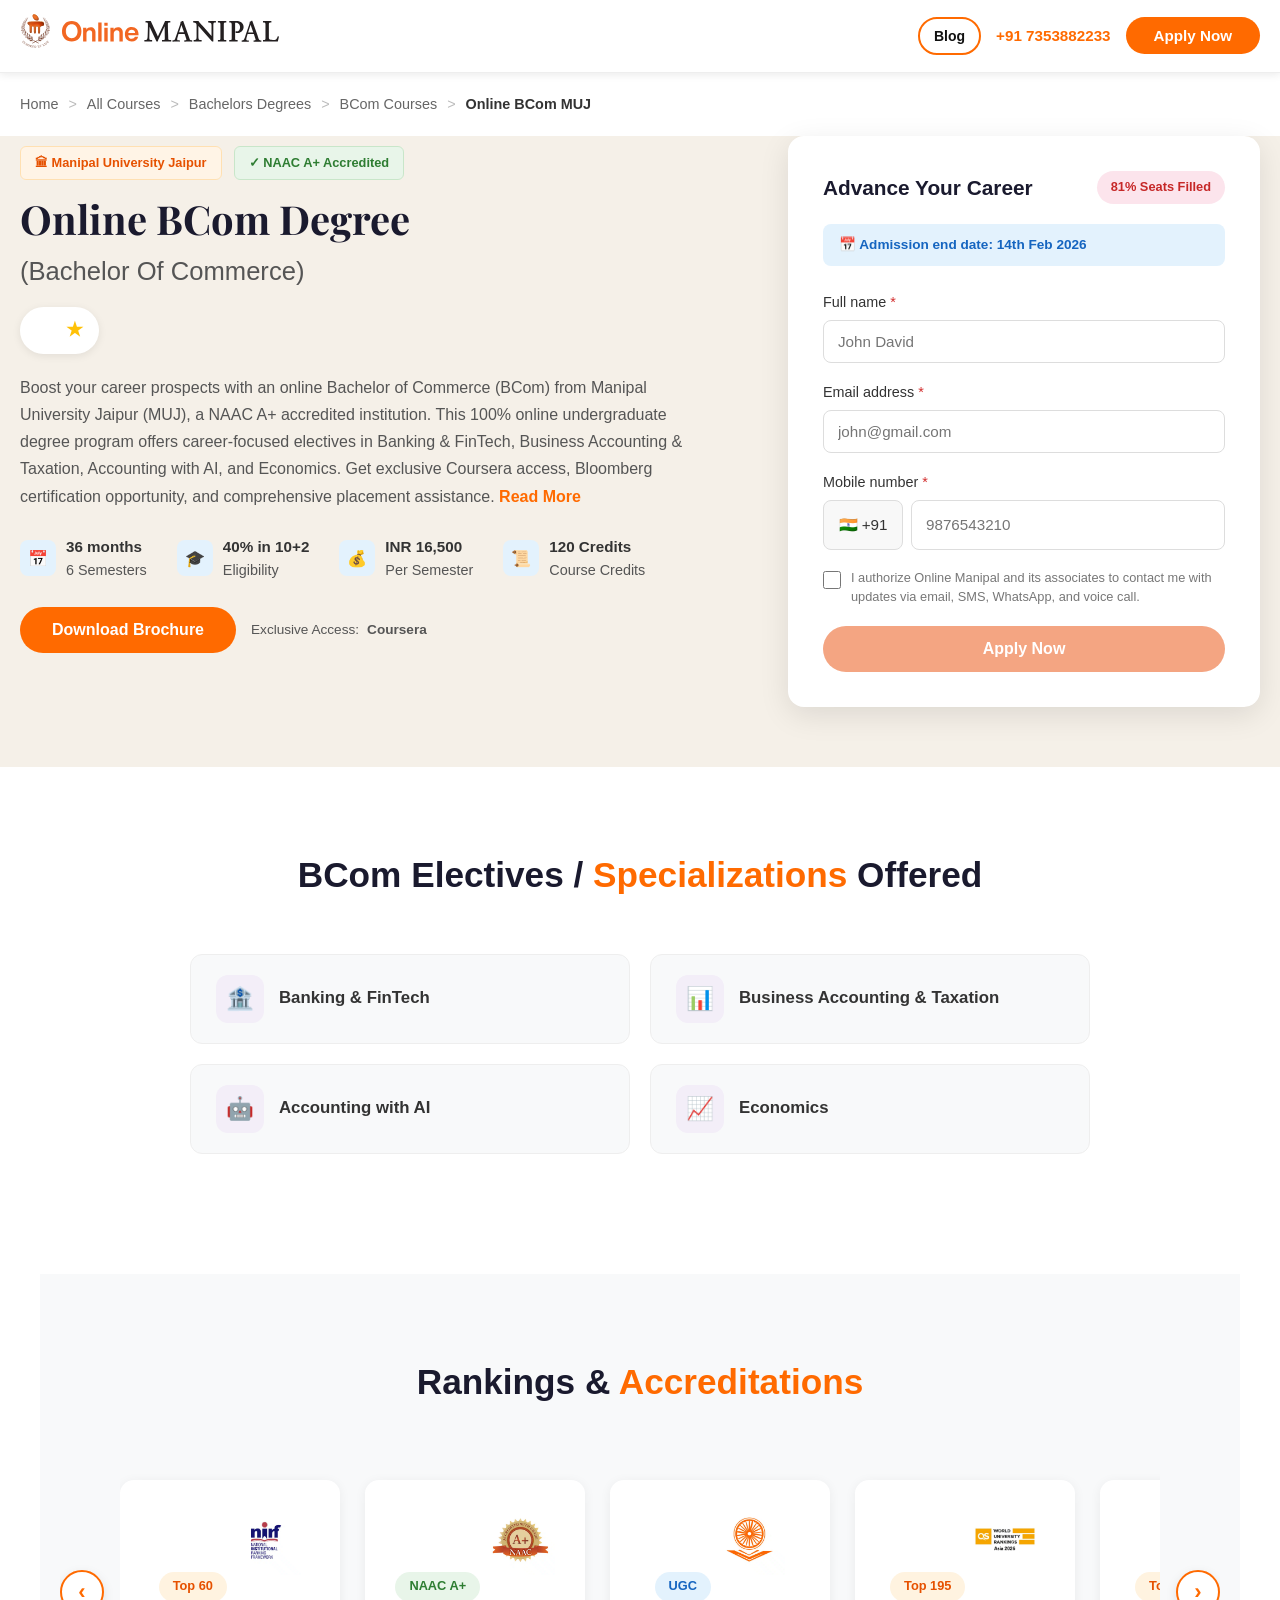
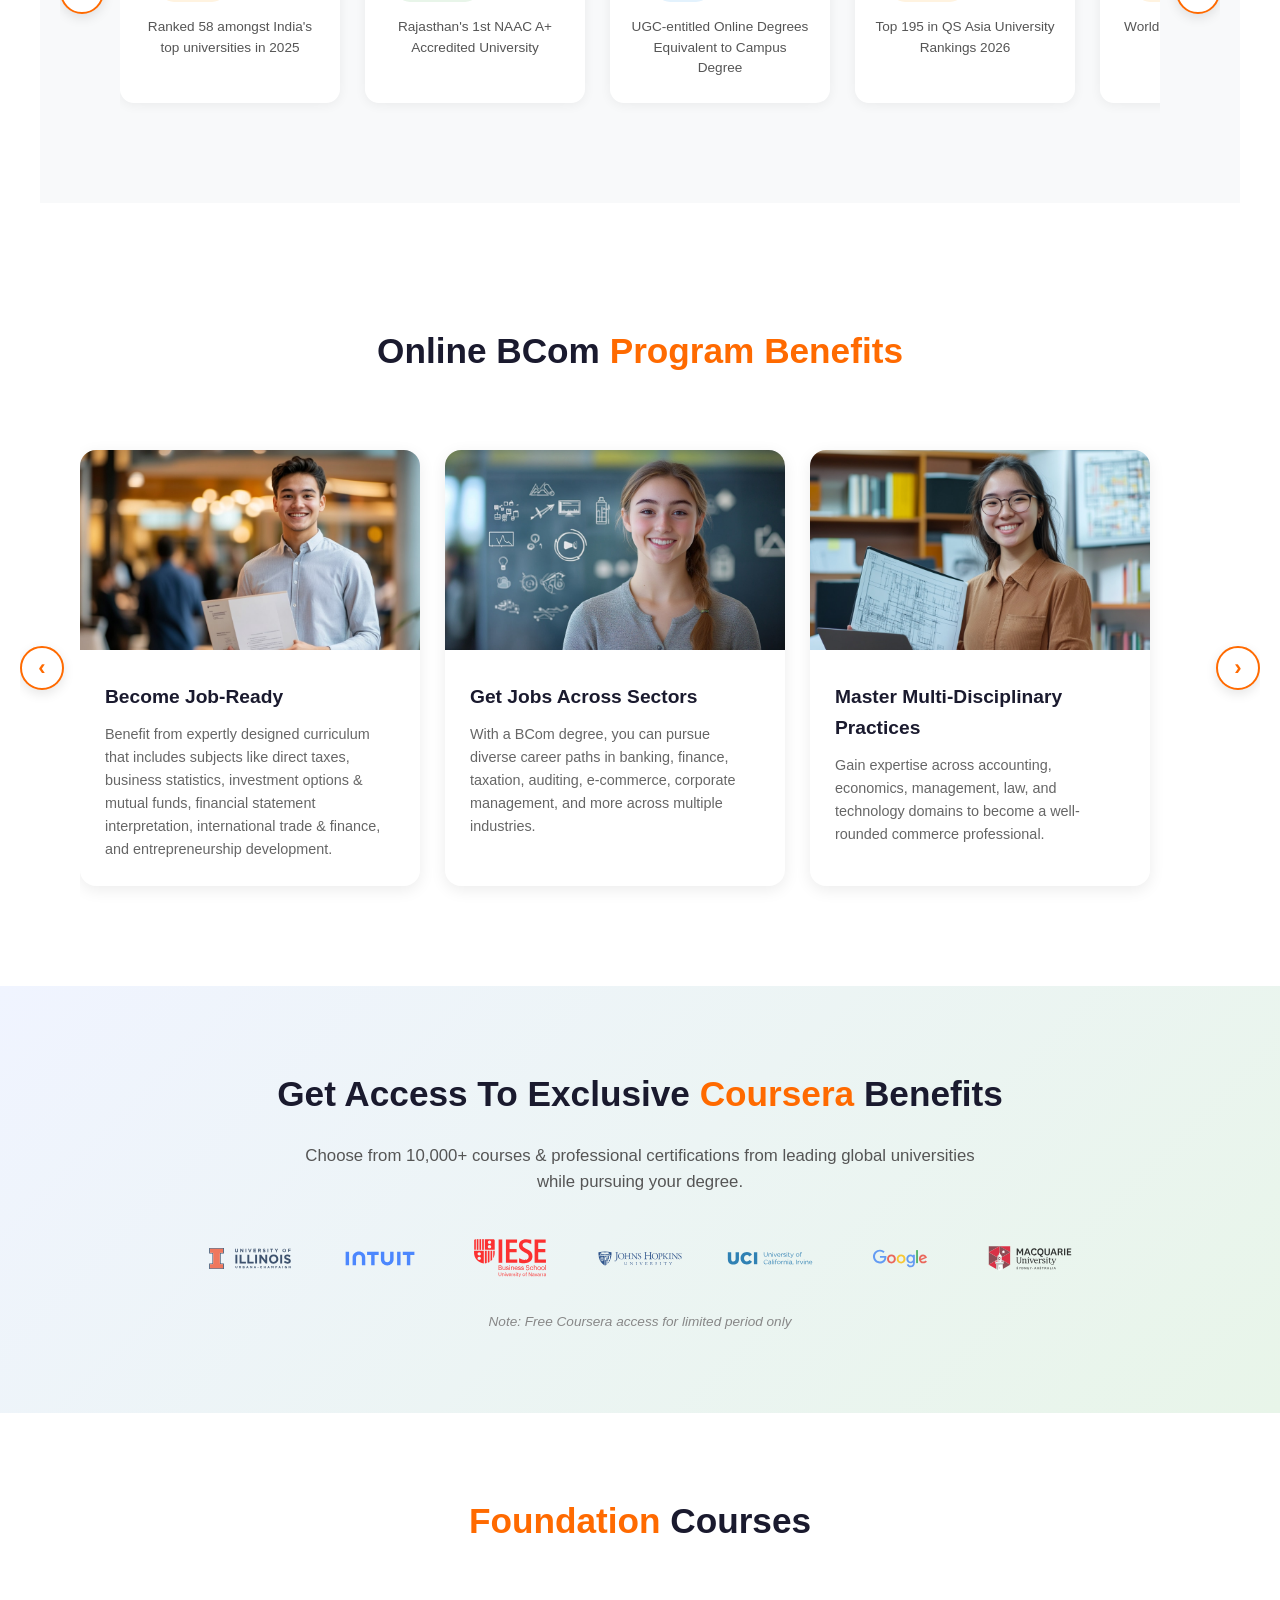
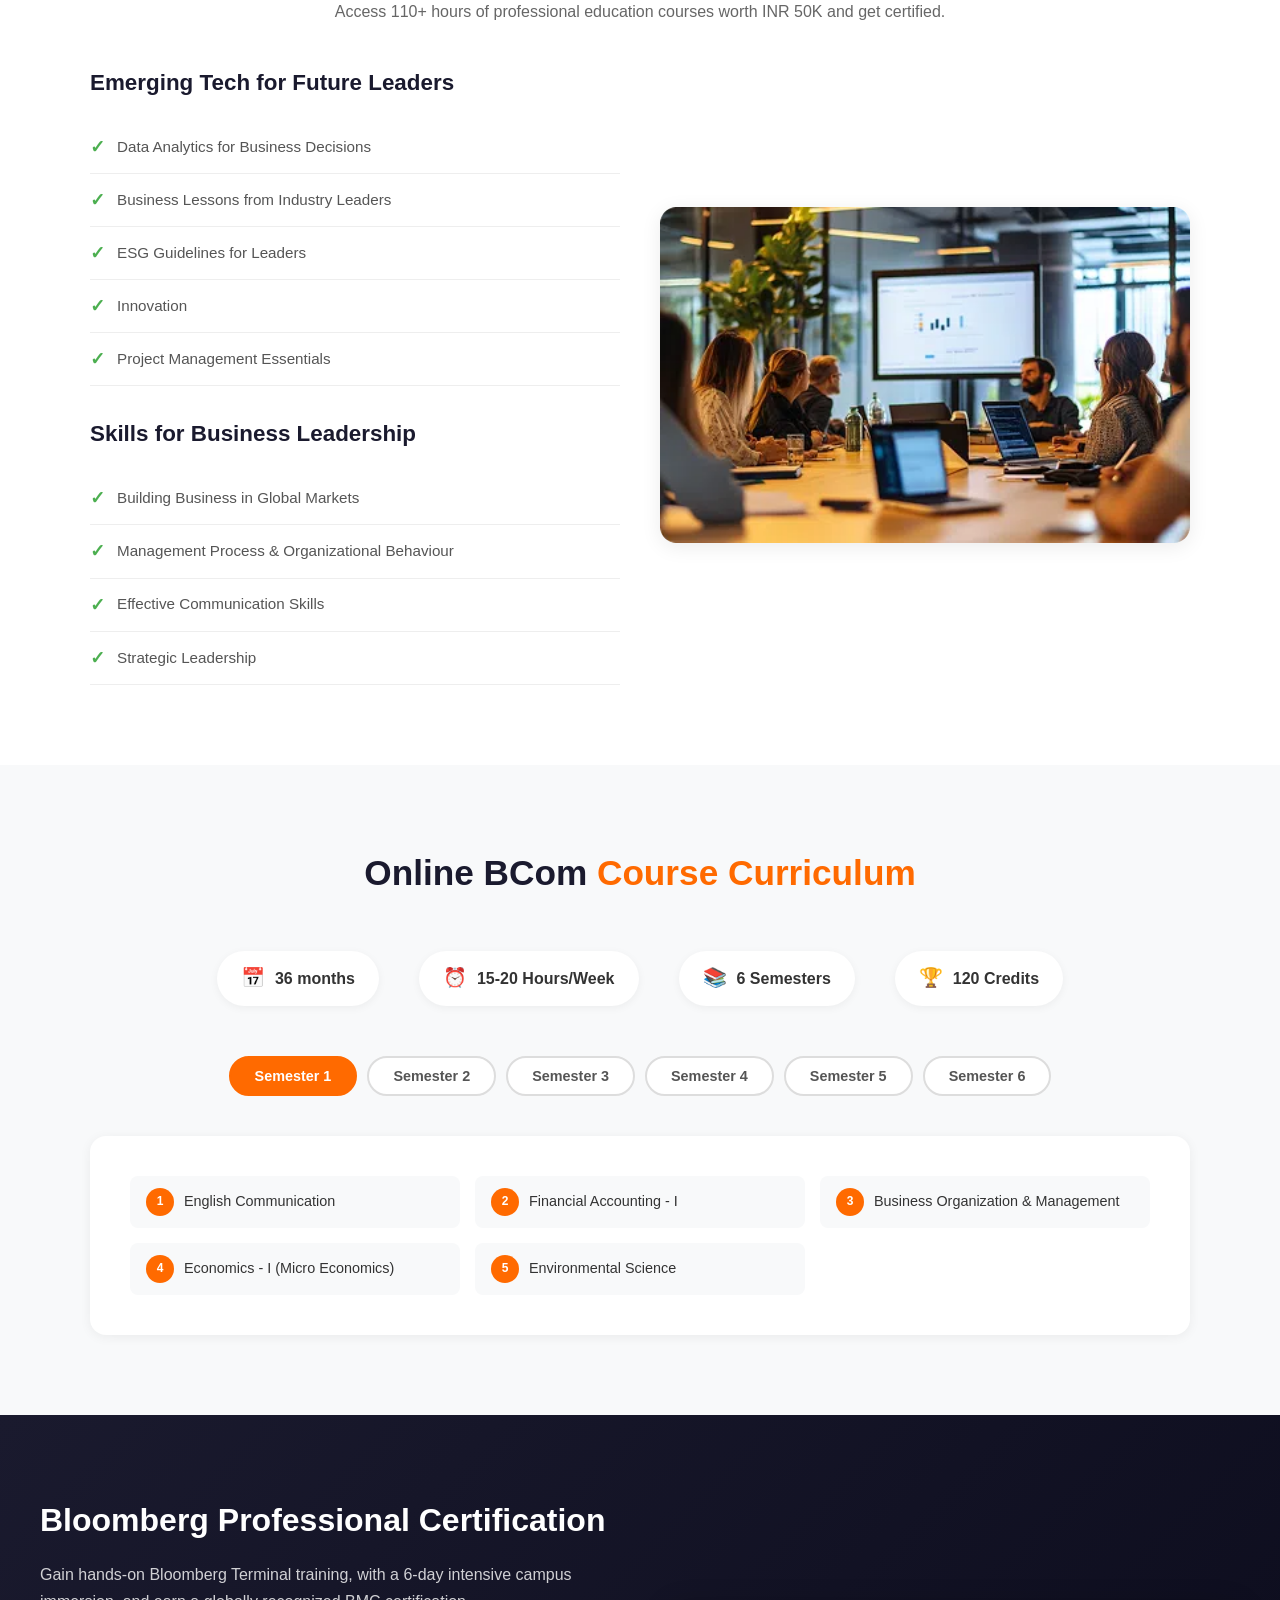
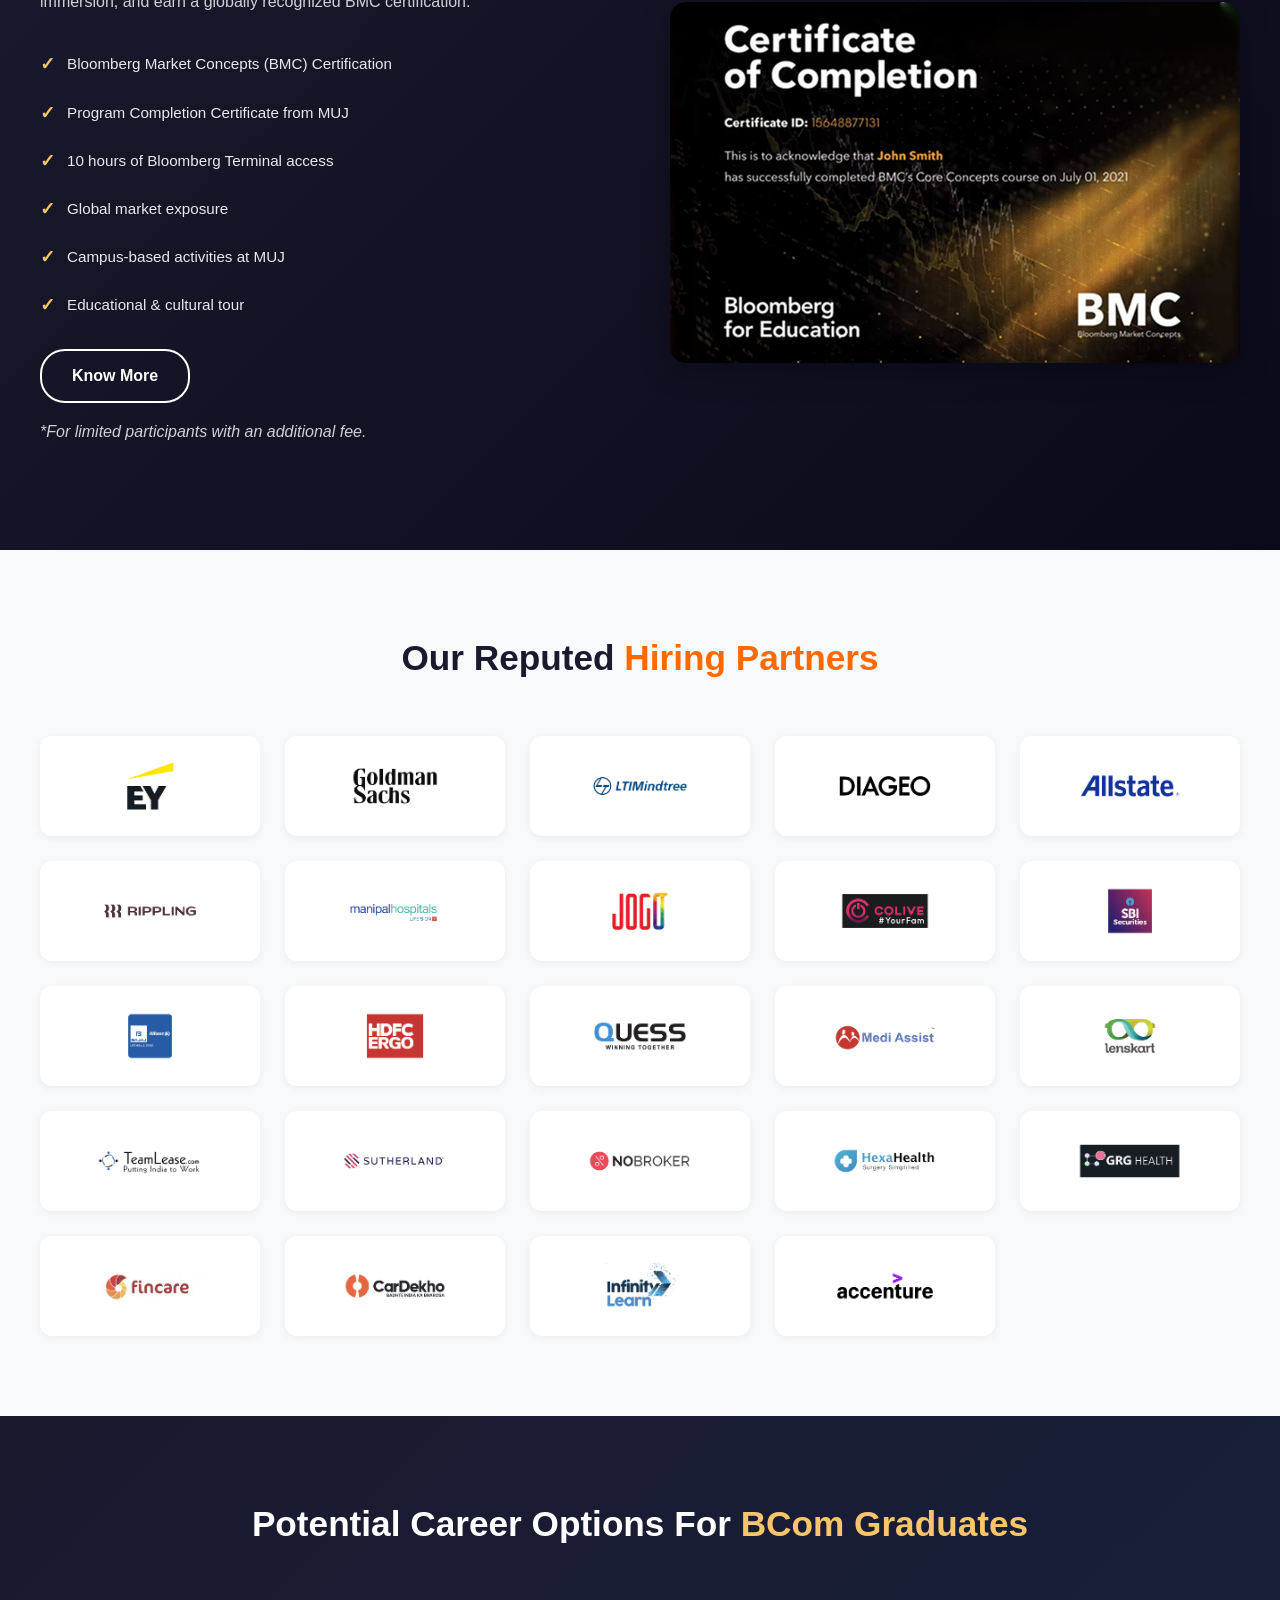
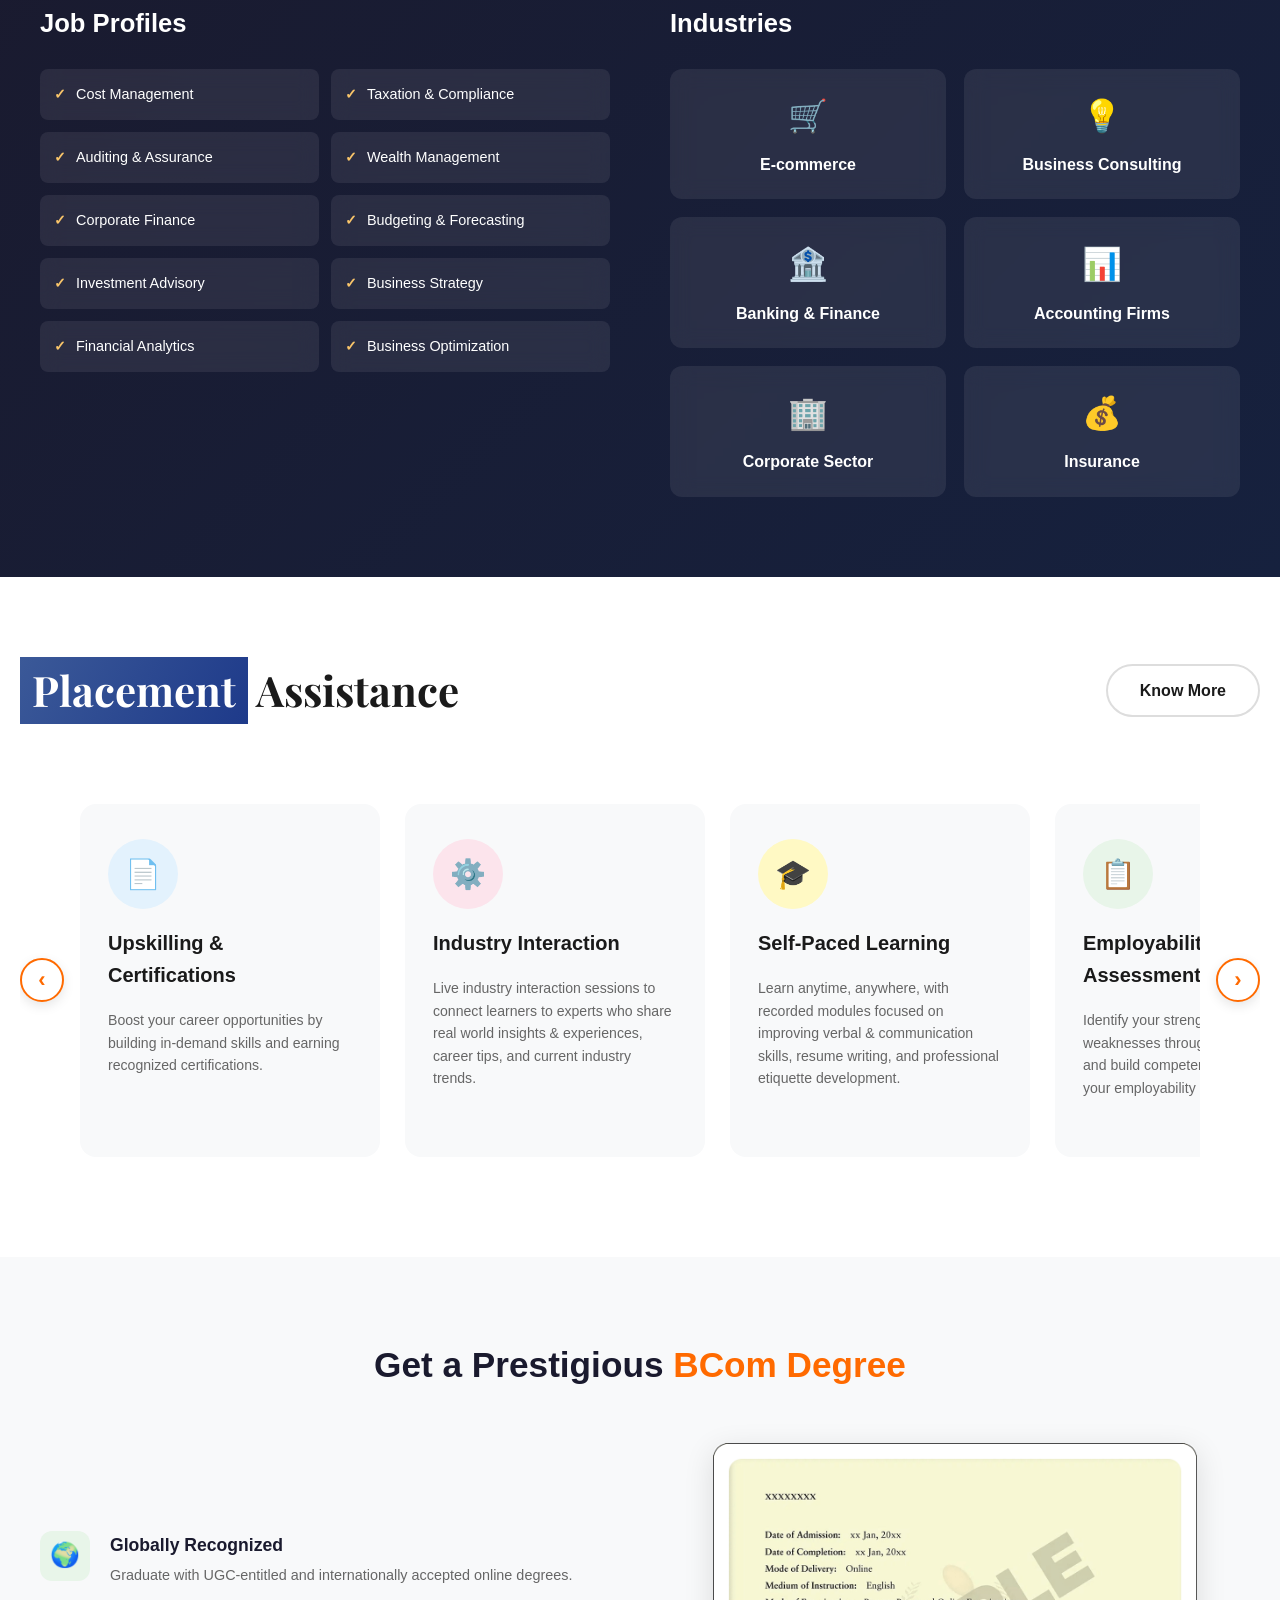
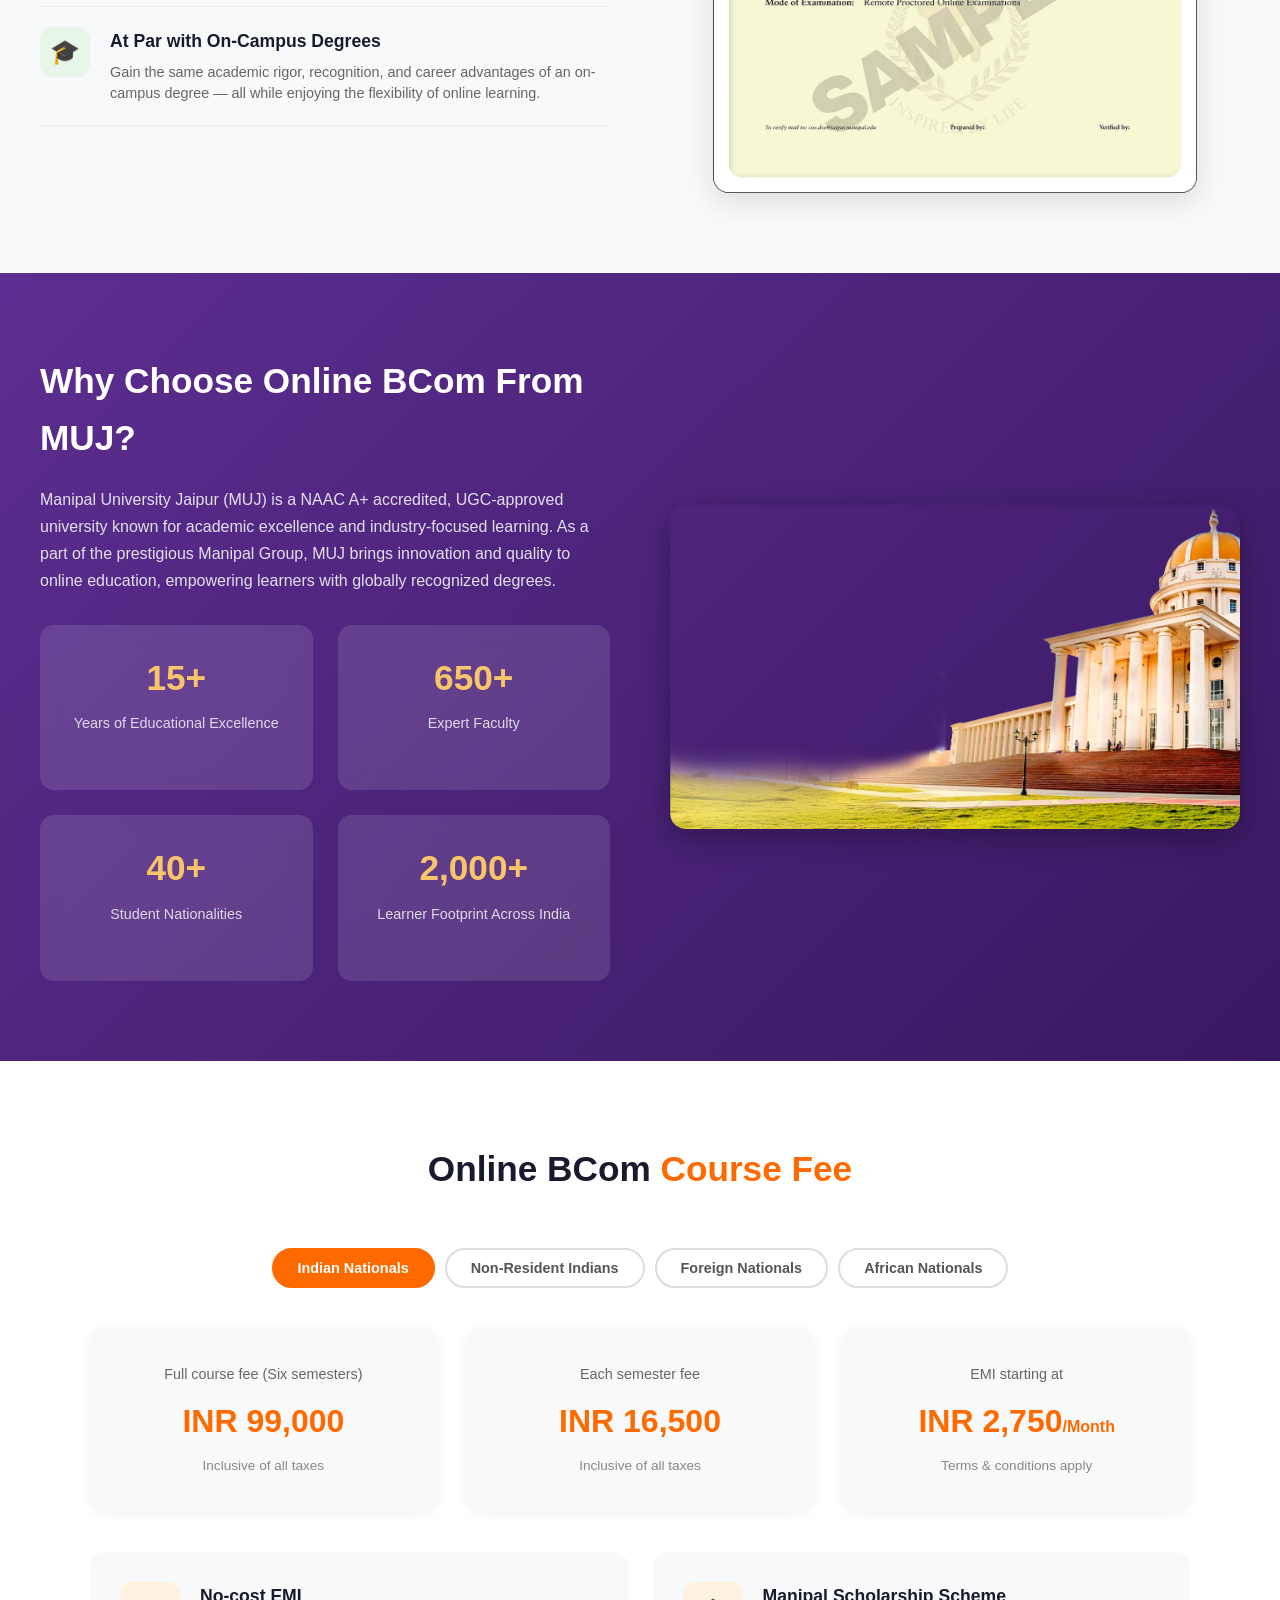
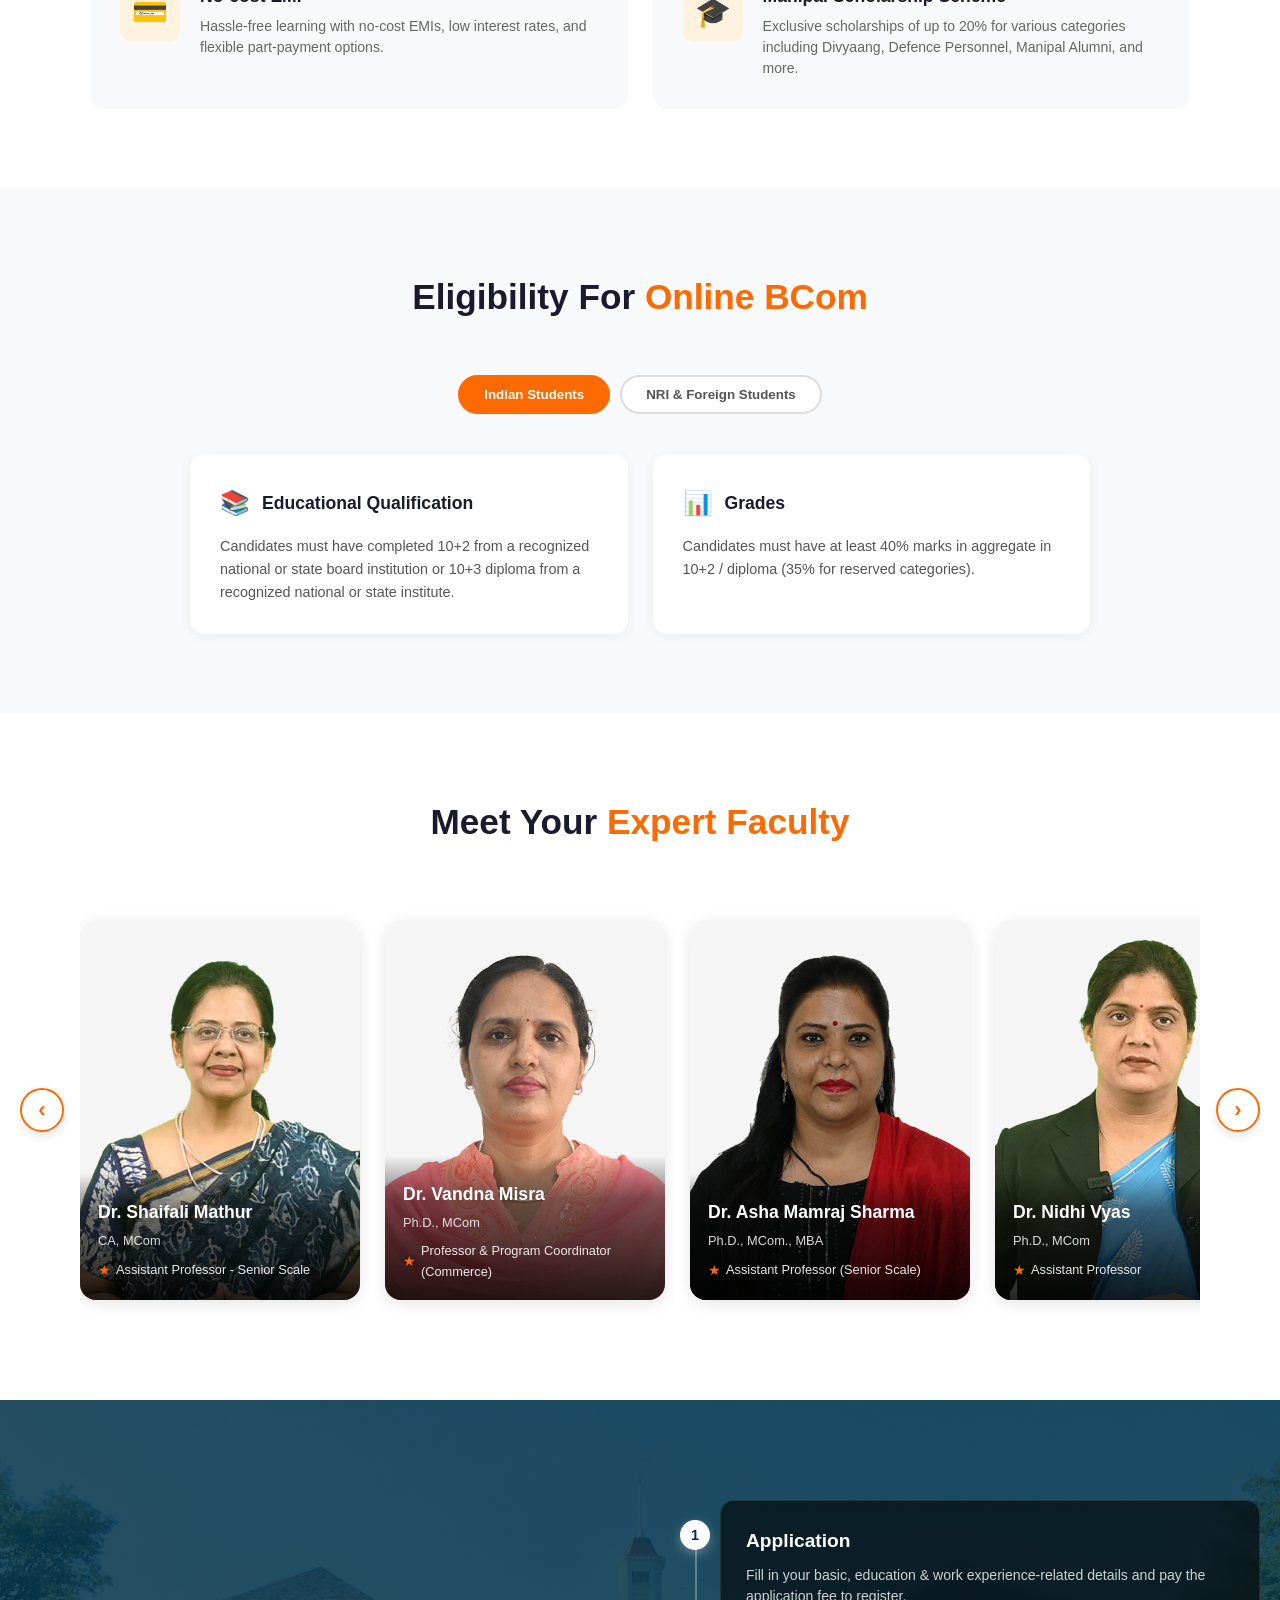
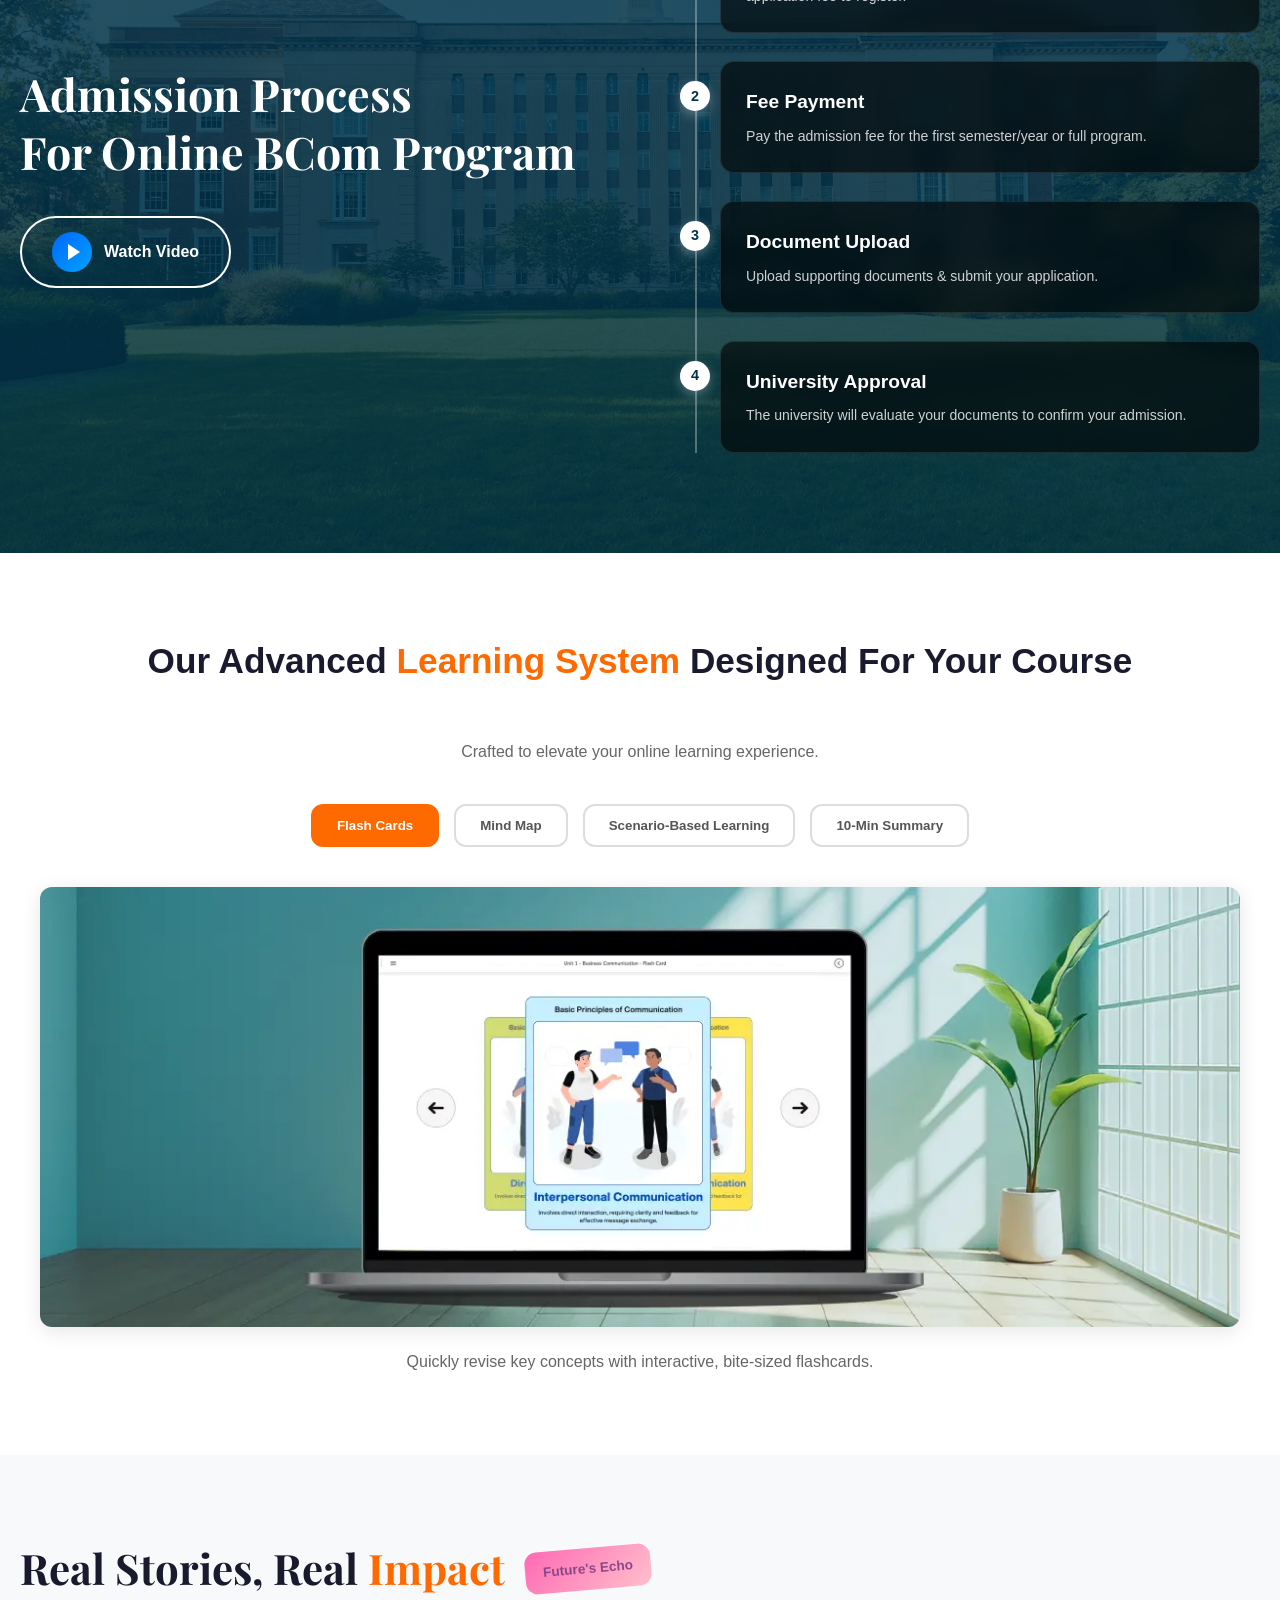
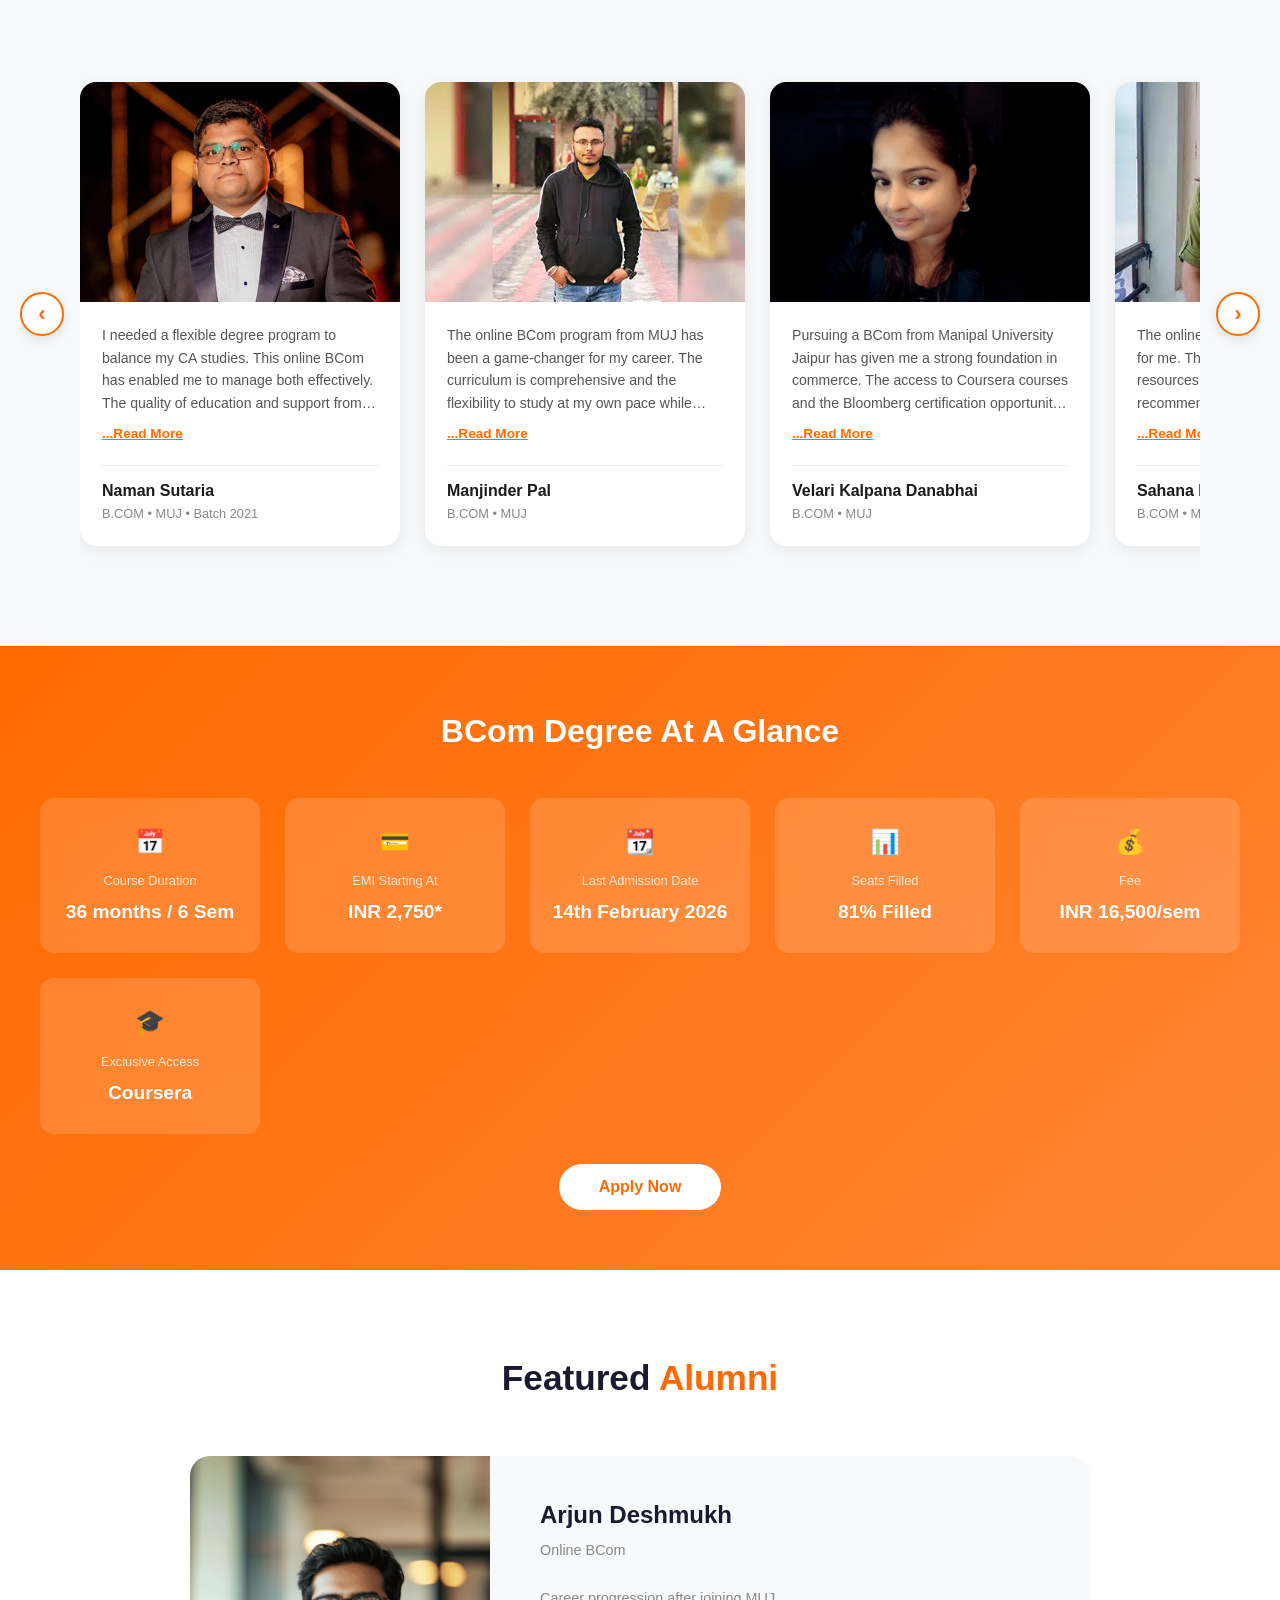
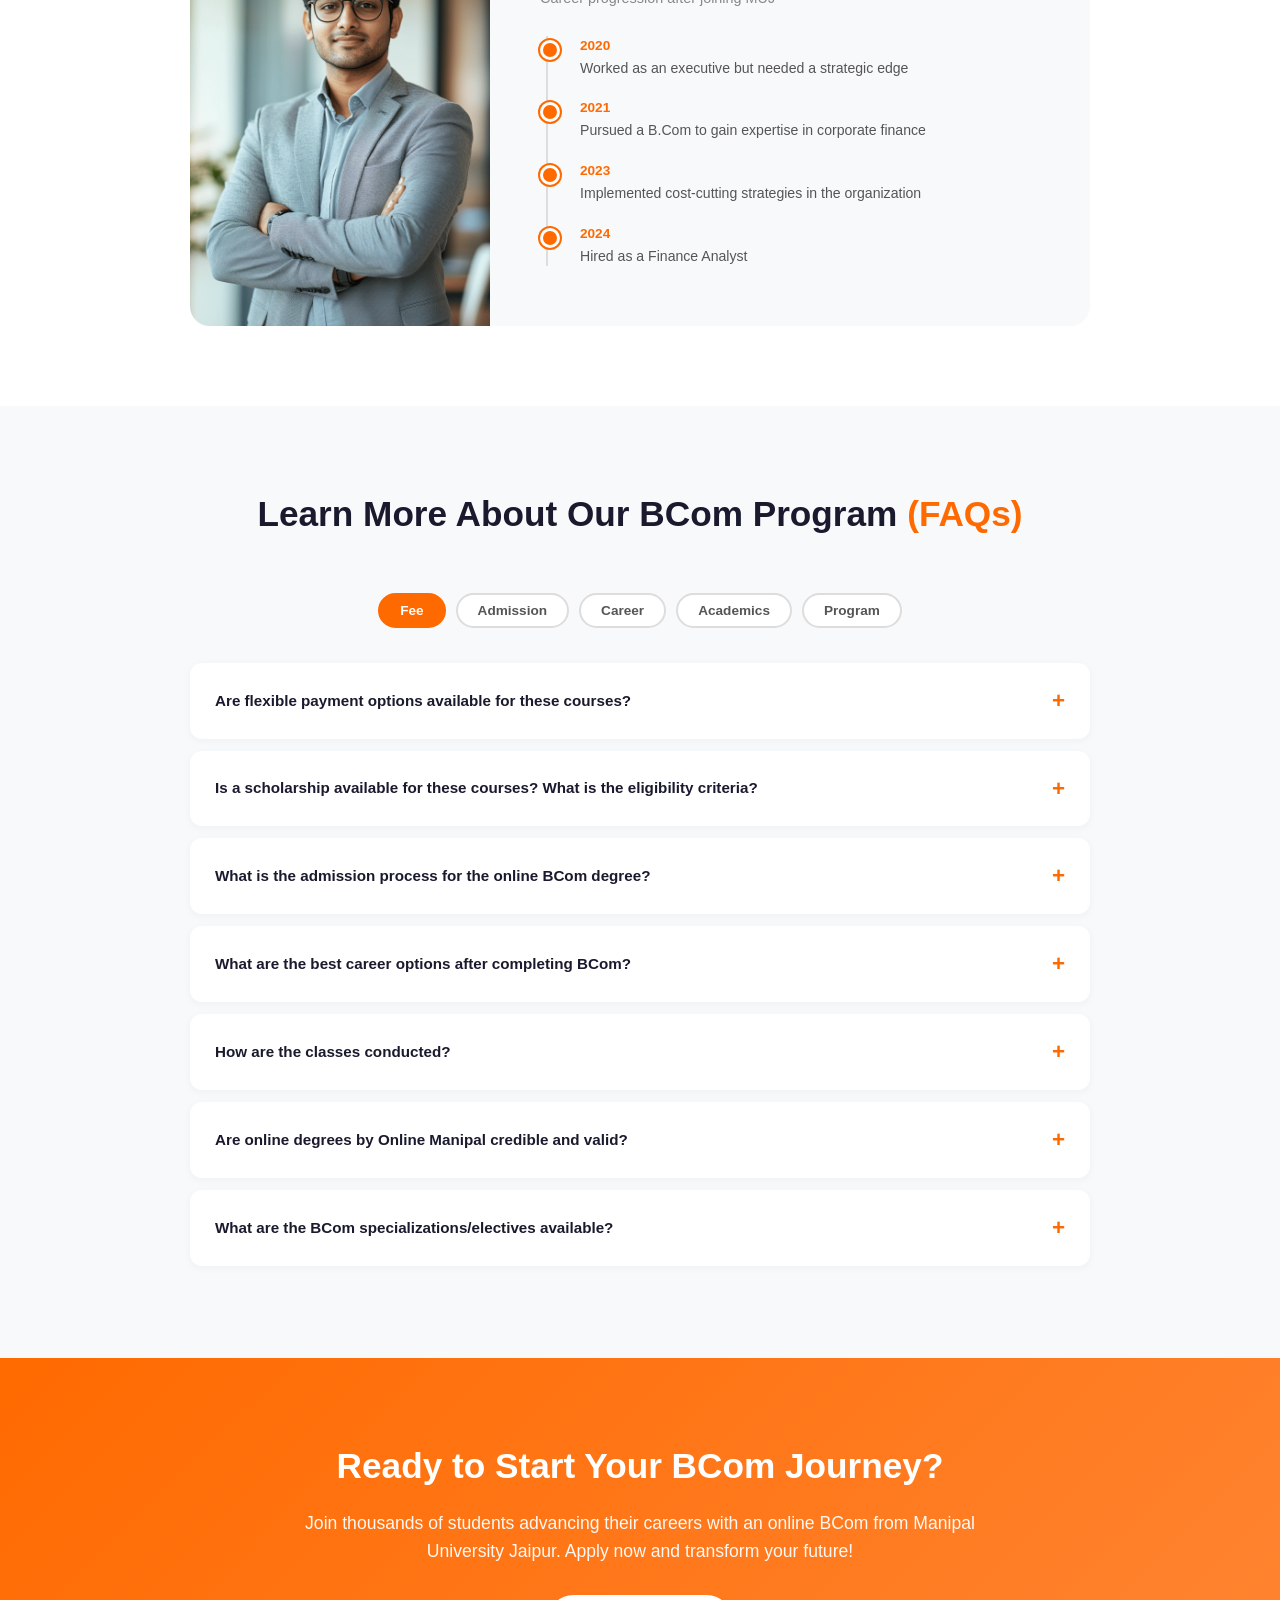
==== commit ee210c77: "blogs" ====
--- a/bcom-muj.html
+++ b/bcom-muj.html
@@ -1449,6 +1449,7 @@
     <div class="header-inner">
       <a href="index.html"><img src="images/OM_Logo.svg" alt="Online Manipal Logo" class="main-logo" /></a>
       <div class="header-right">
+        <a href="/blog" class="blog-nav-link">Blog</a>
         <a href="tel:+917353882233" class="header-phone">+91 7353882233</a>
         <button class="cta-btn" onclick="openApplyModal()">Apply Now</button>
       </div>
--- a/styles.css
+++ b/styles.css
@@ -79,6 +79,20 @@
   background:#e55f00;
   transform: translateY(-1px);
   box-shadow:0 6px 16px rgba(255,106,0,0.3);
+}
+.blog-nav-link{
+  font-weight:600;
+  font-size:14px;
+  color:#111;
+  text-decoration:none;
+  padding:6px 14px;
+  border-radius:20px;
+  border:2px solid var(--accent);
+  transition: all 0.3s ease;
+}
+.blog-nav-link:hover{
+  background:var(--accent);
+  color:#fff;
 }
 
 /* HERO LAYOUT */
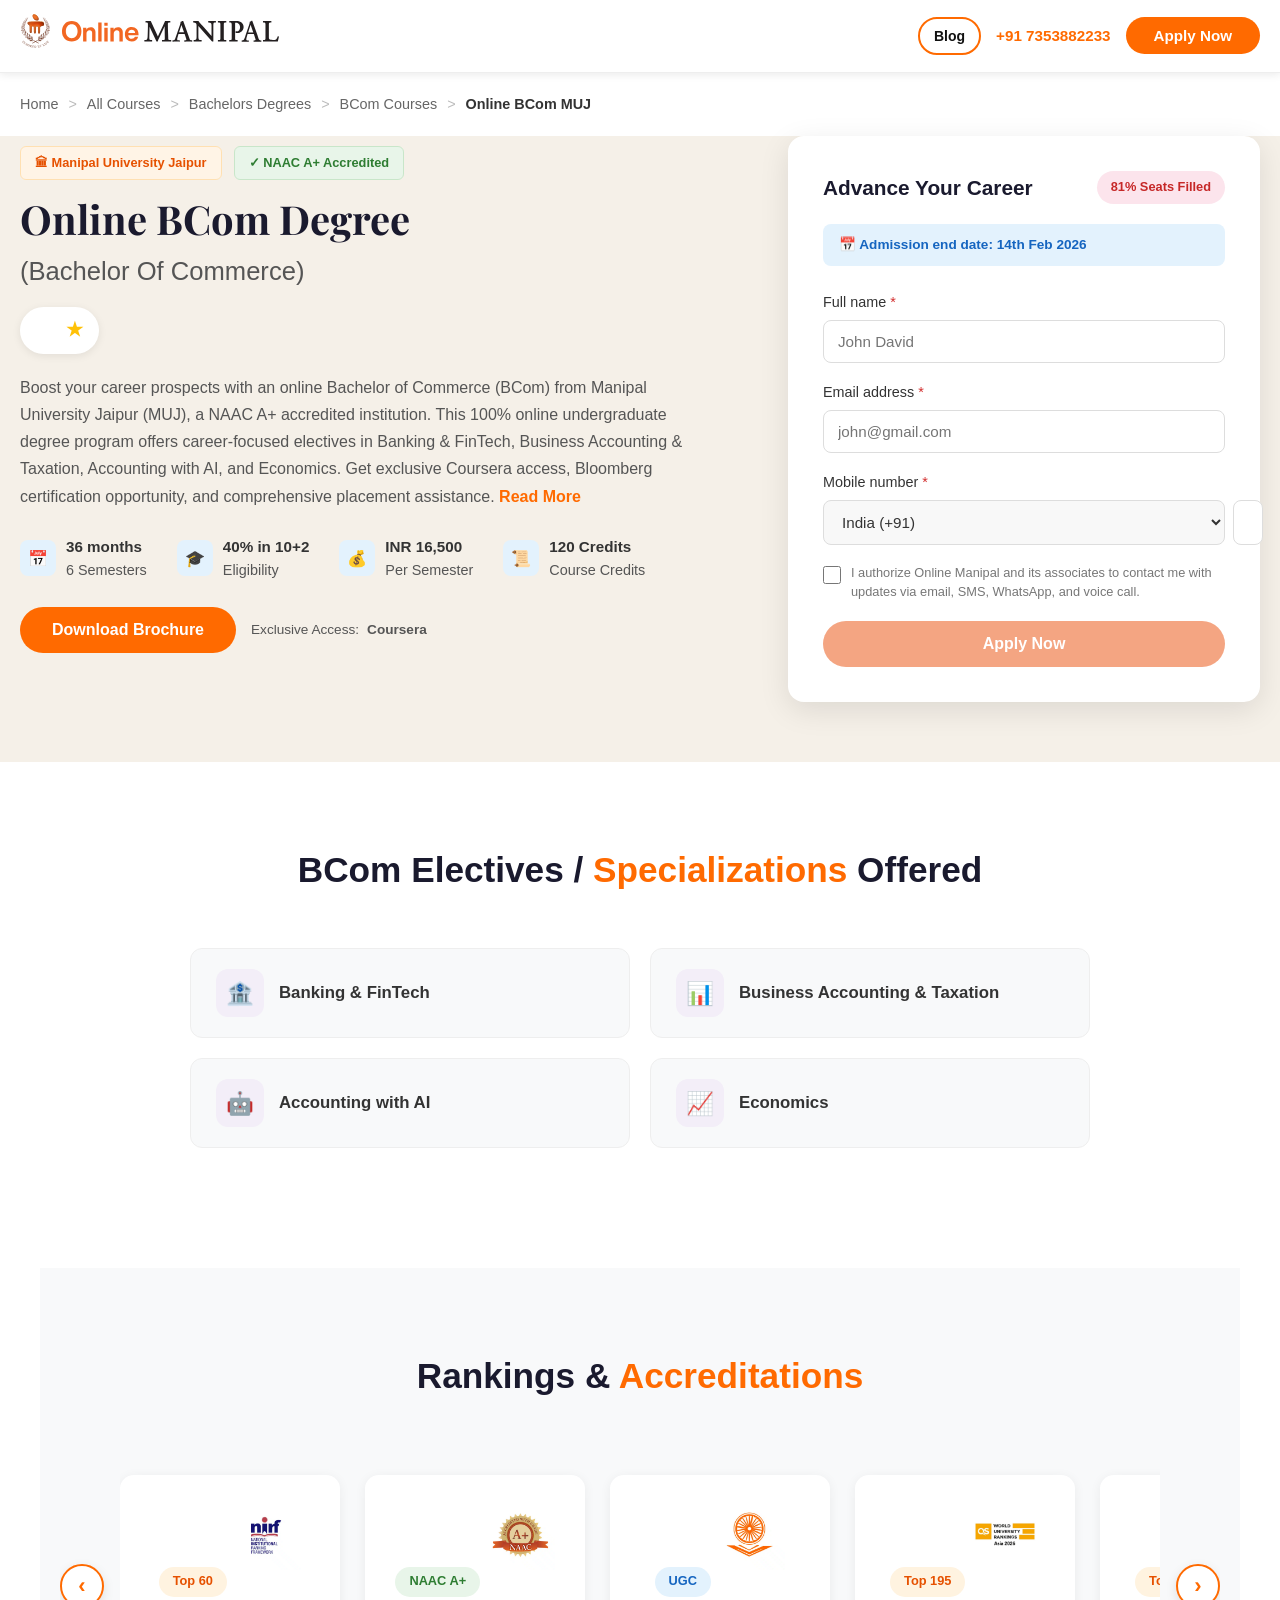
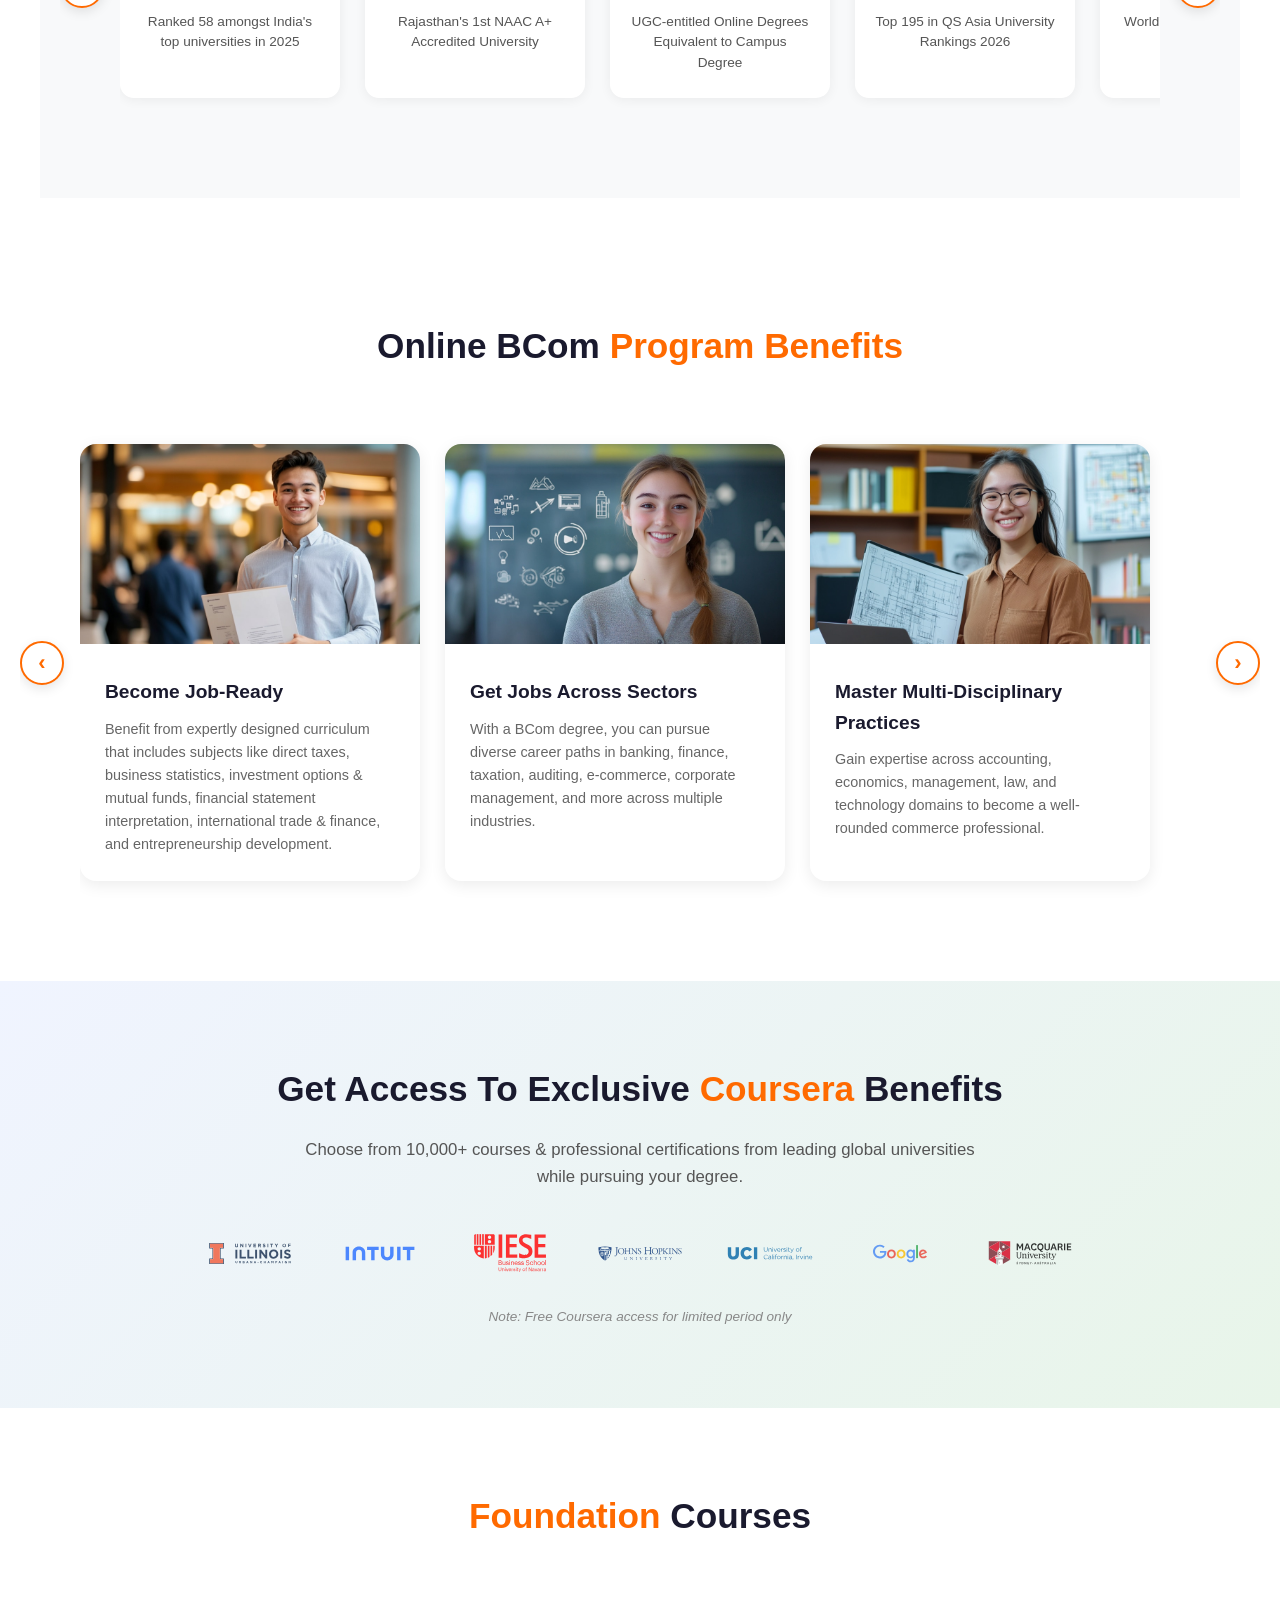
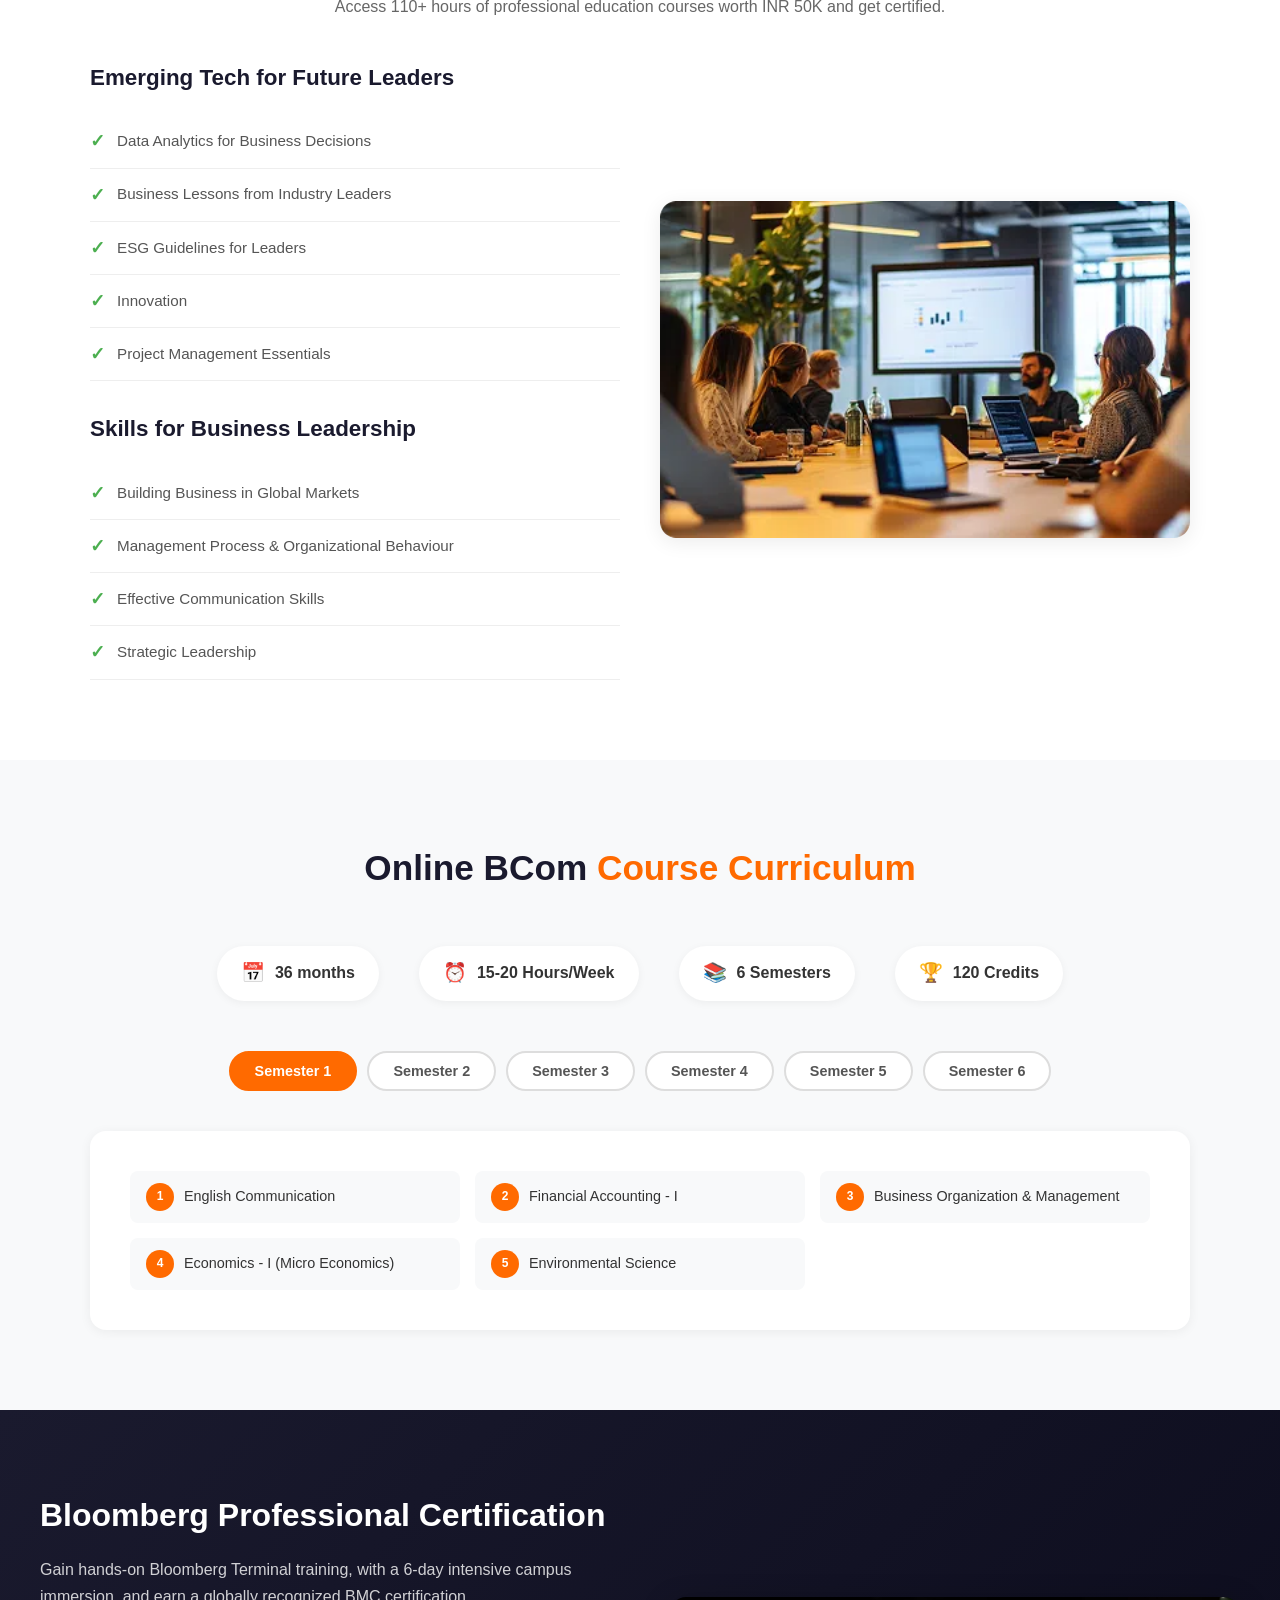
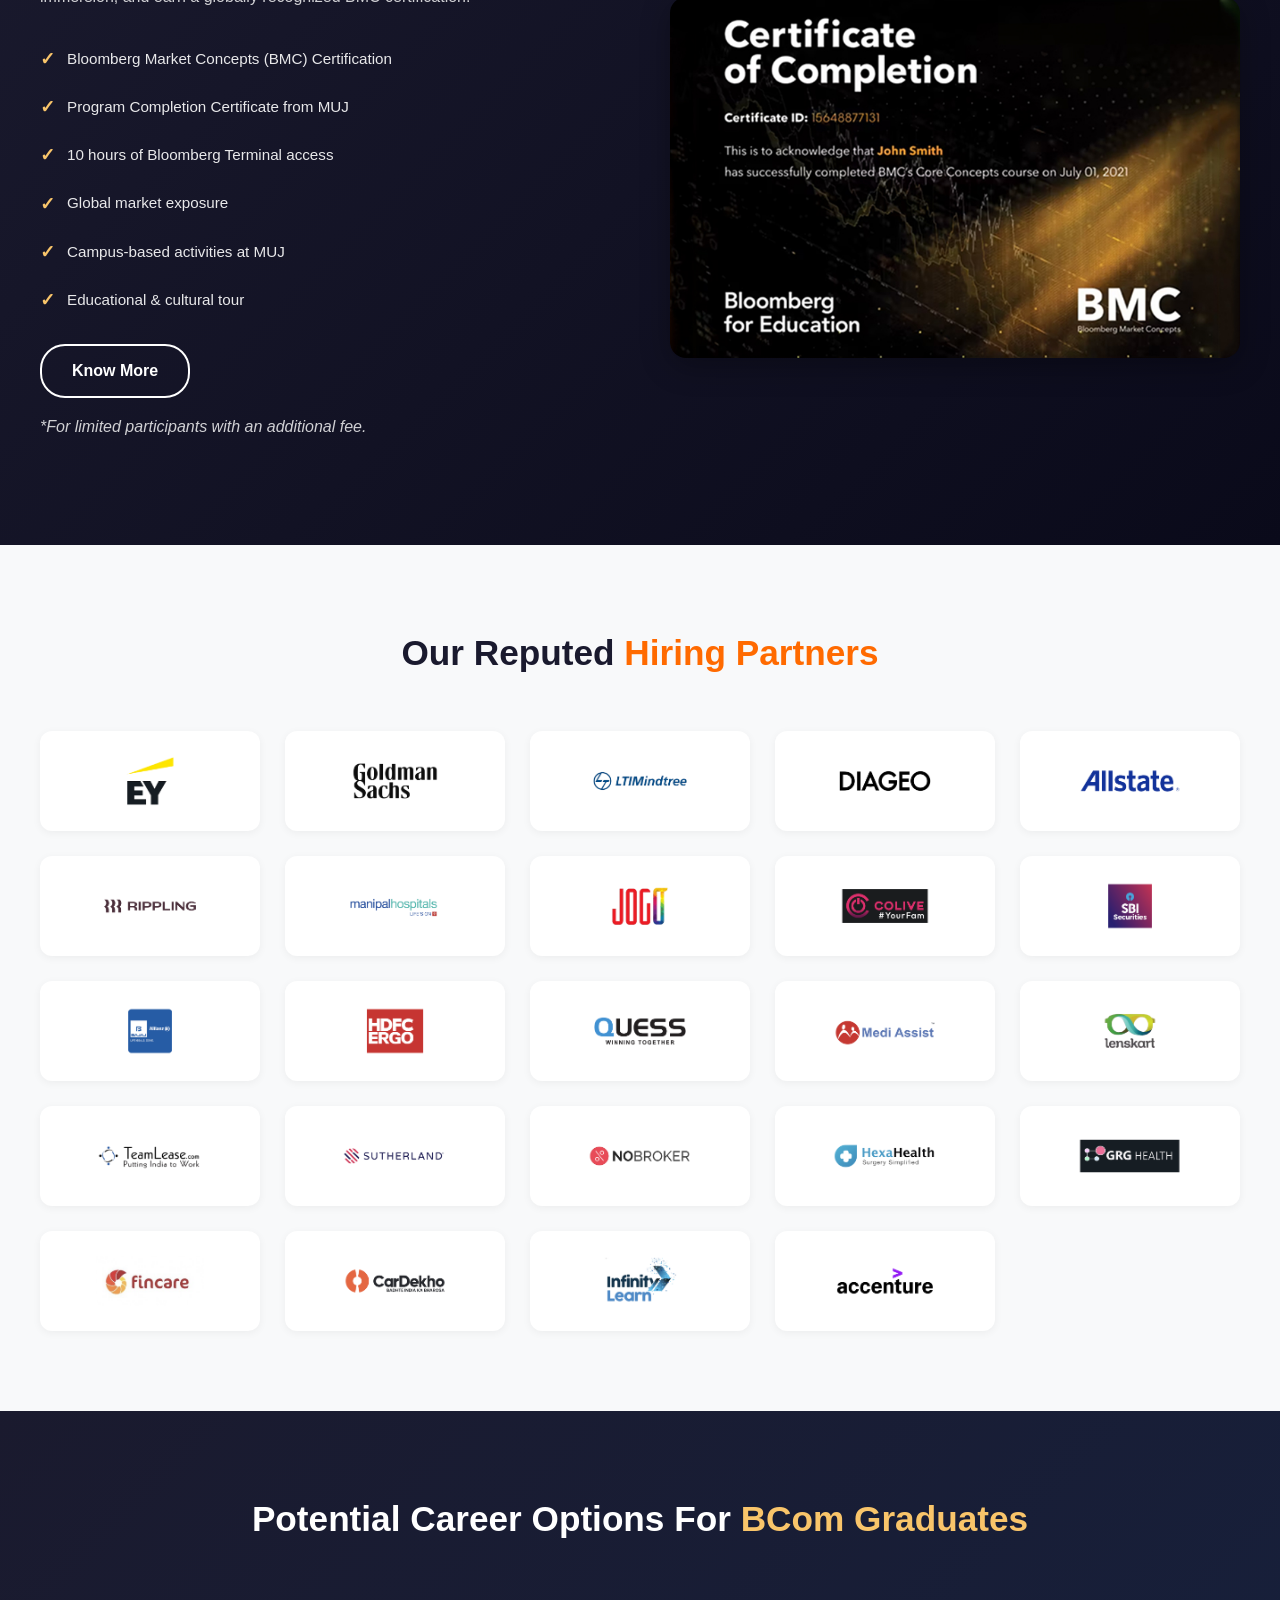
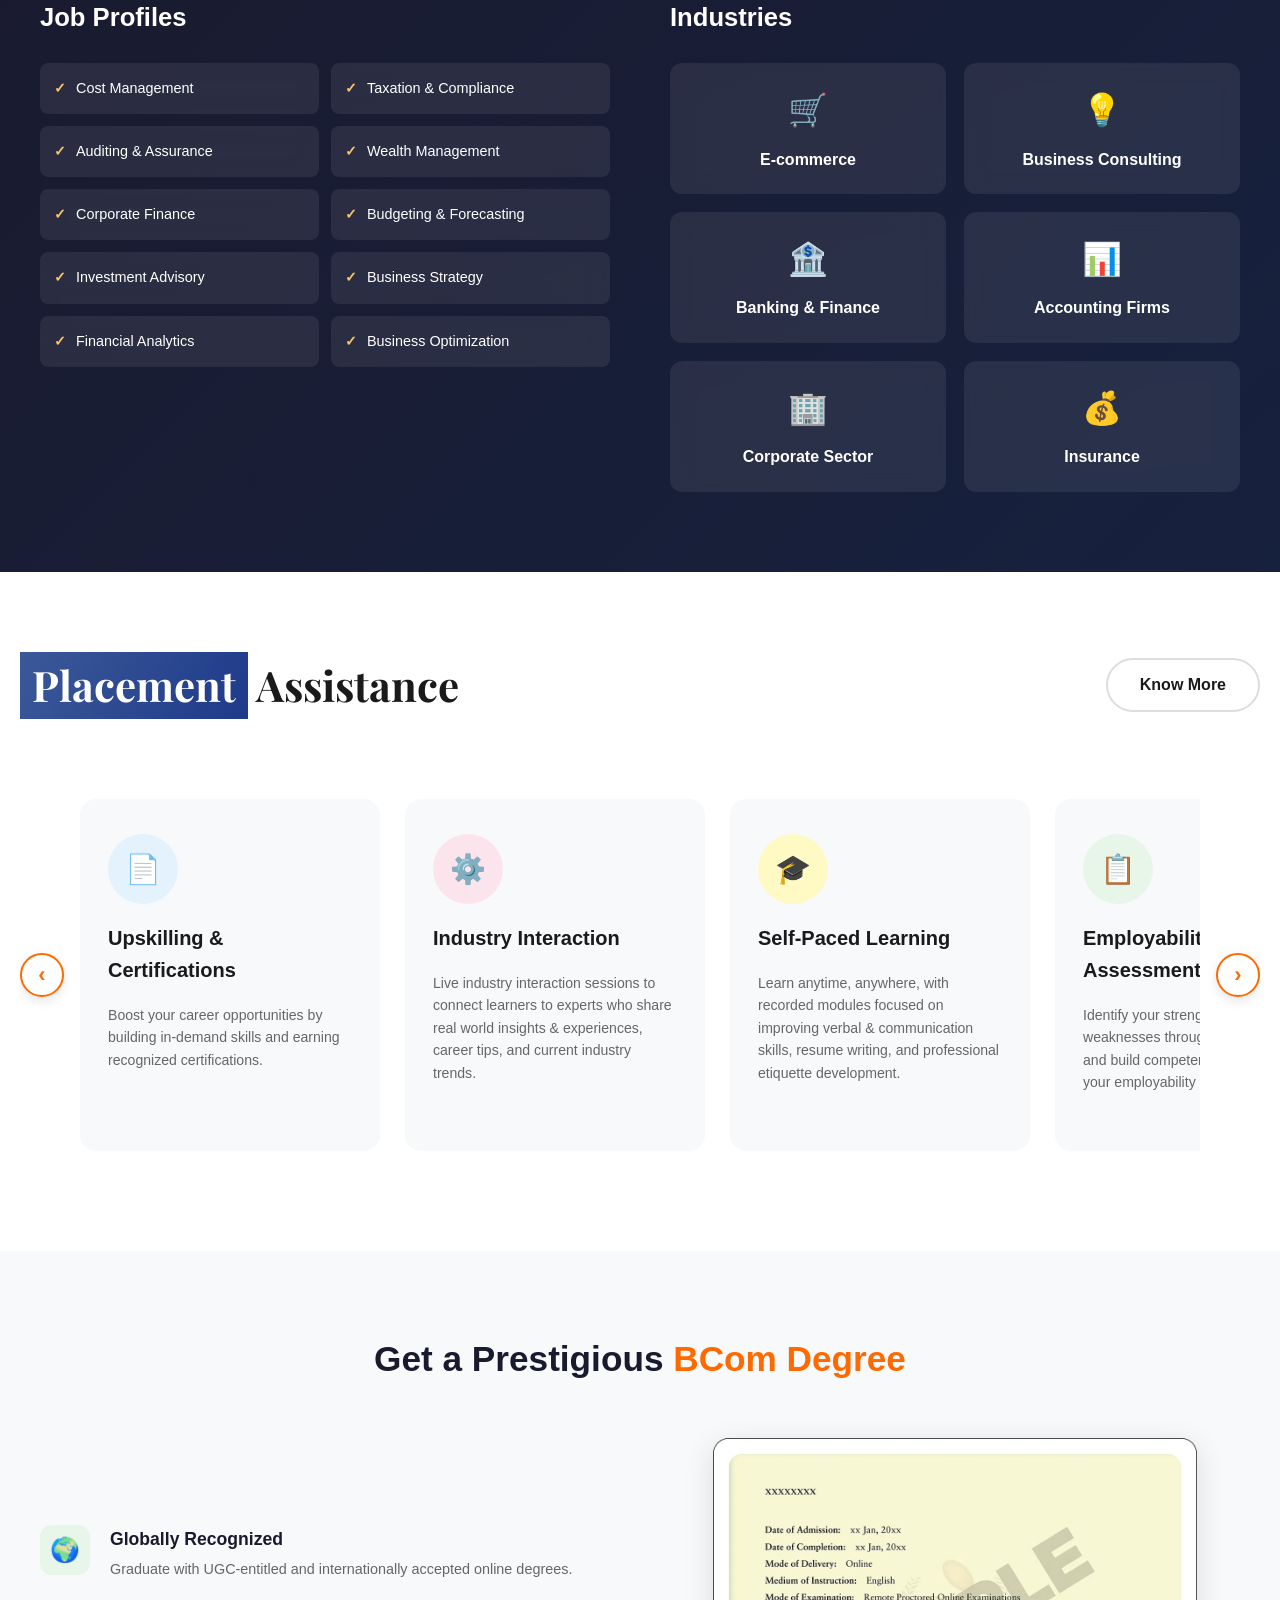
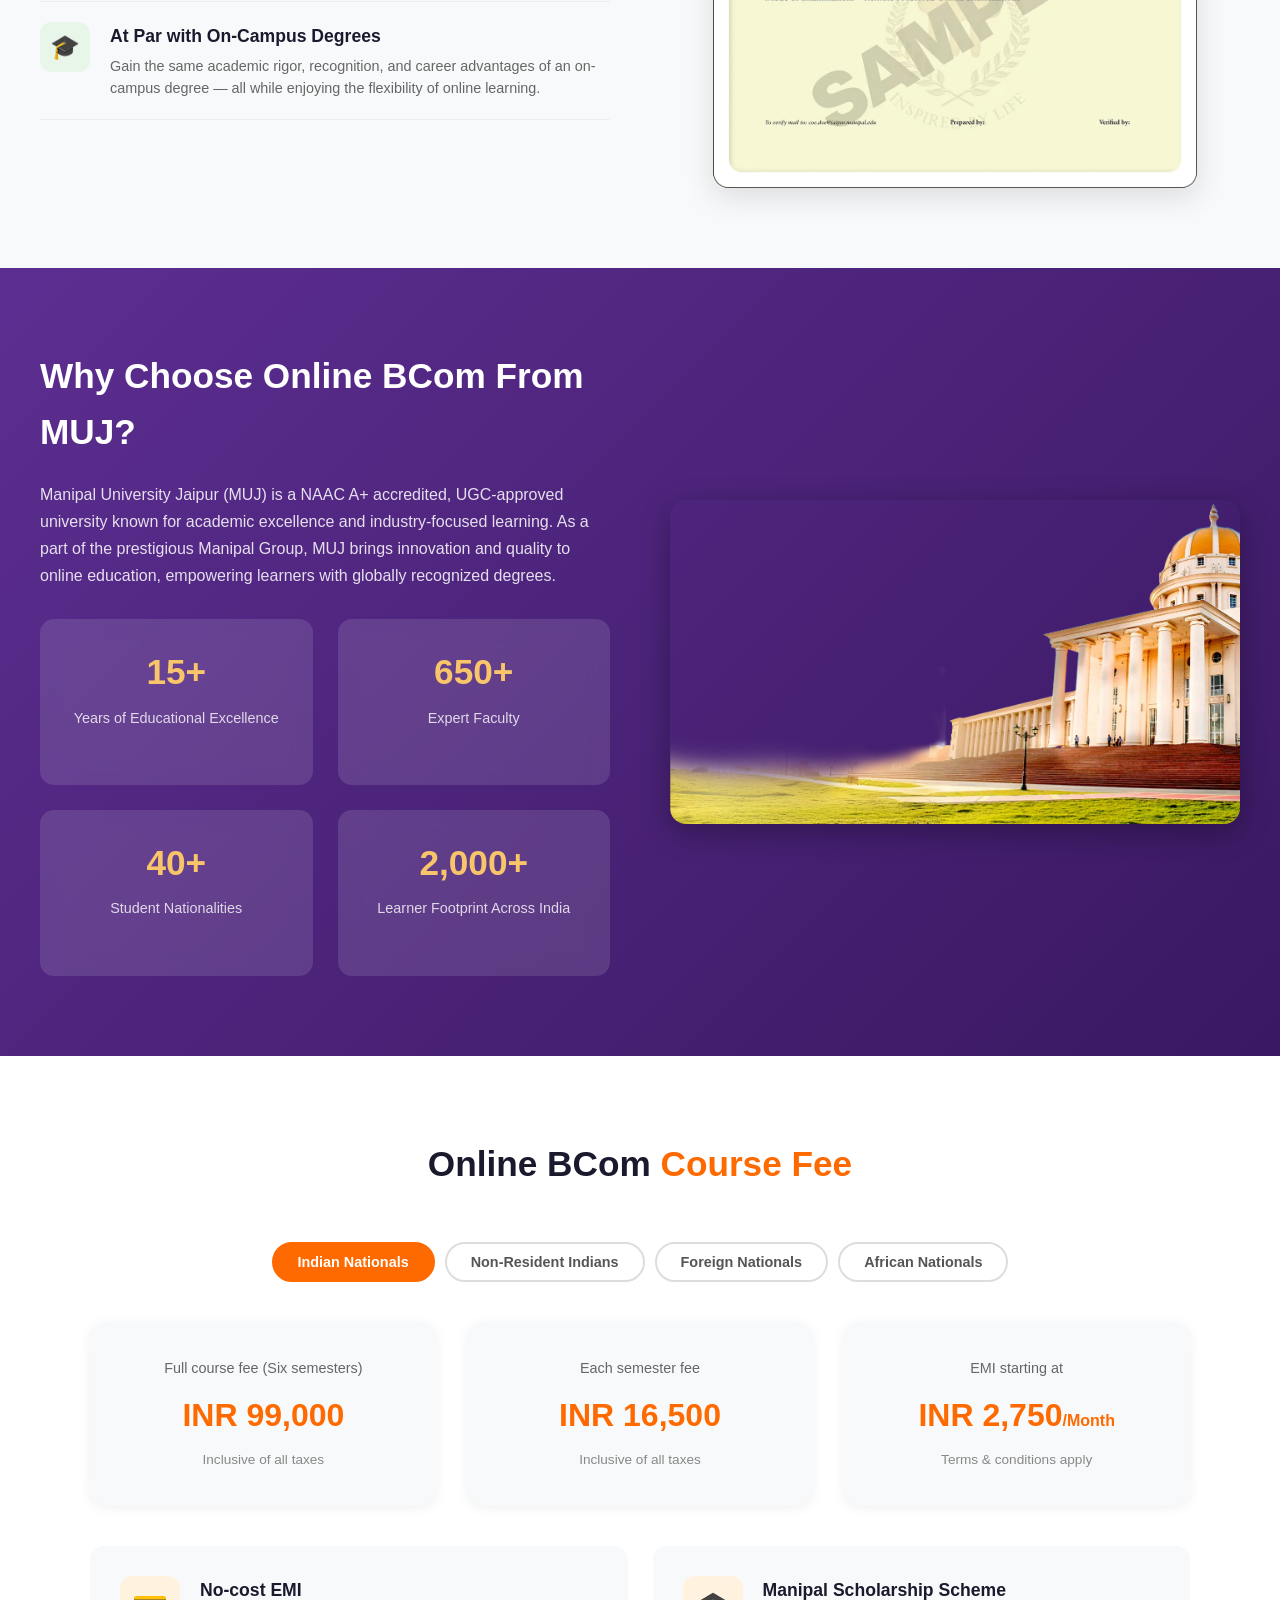
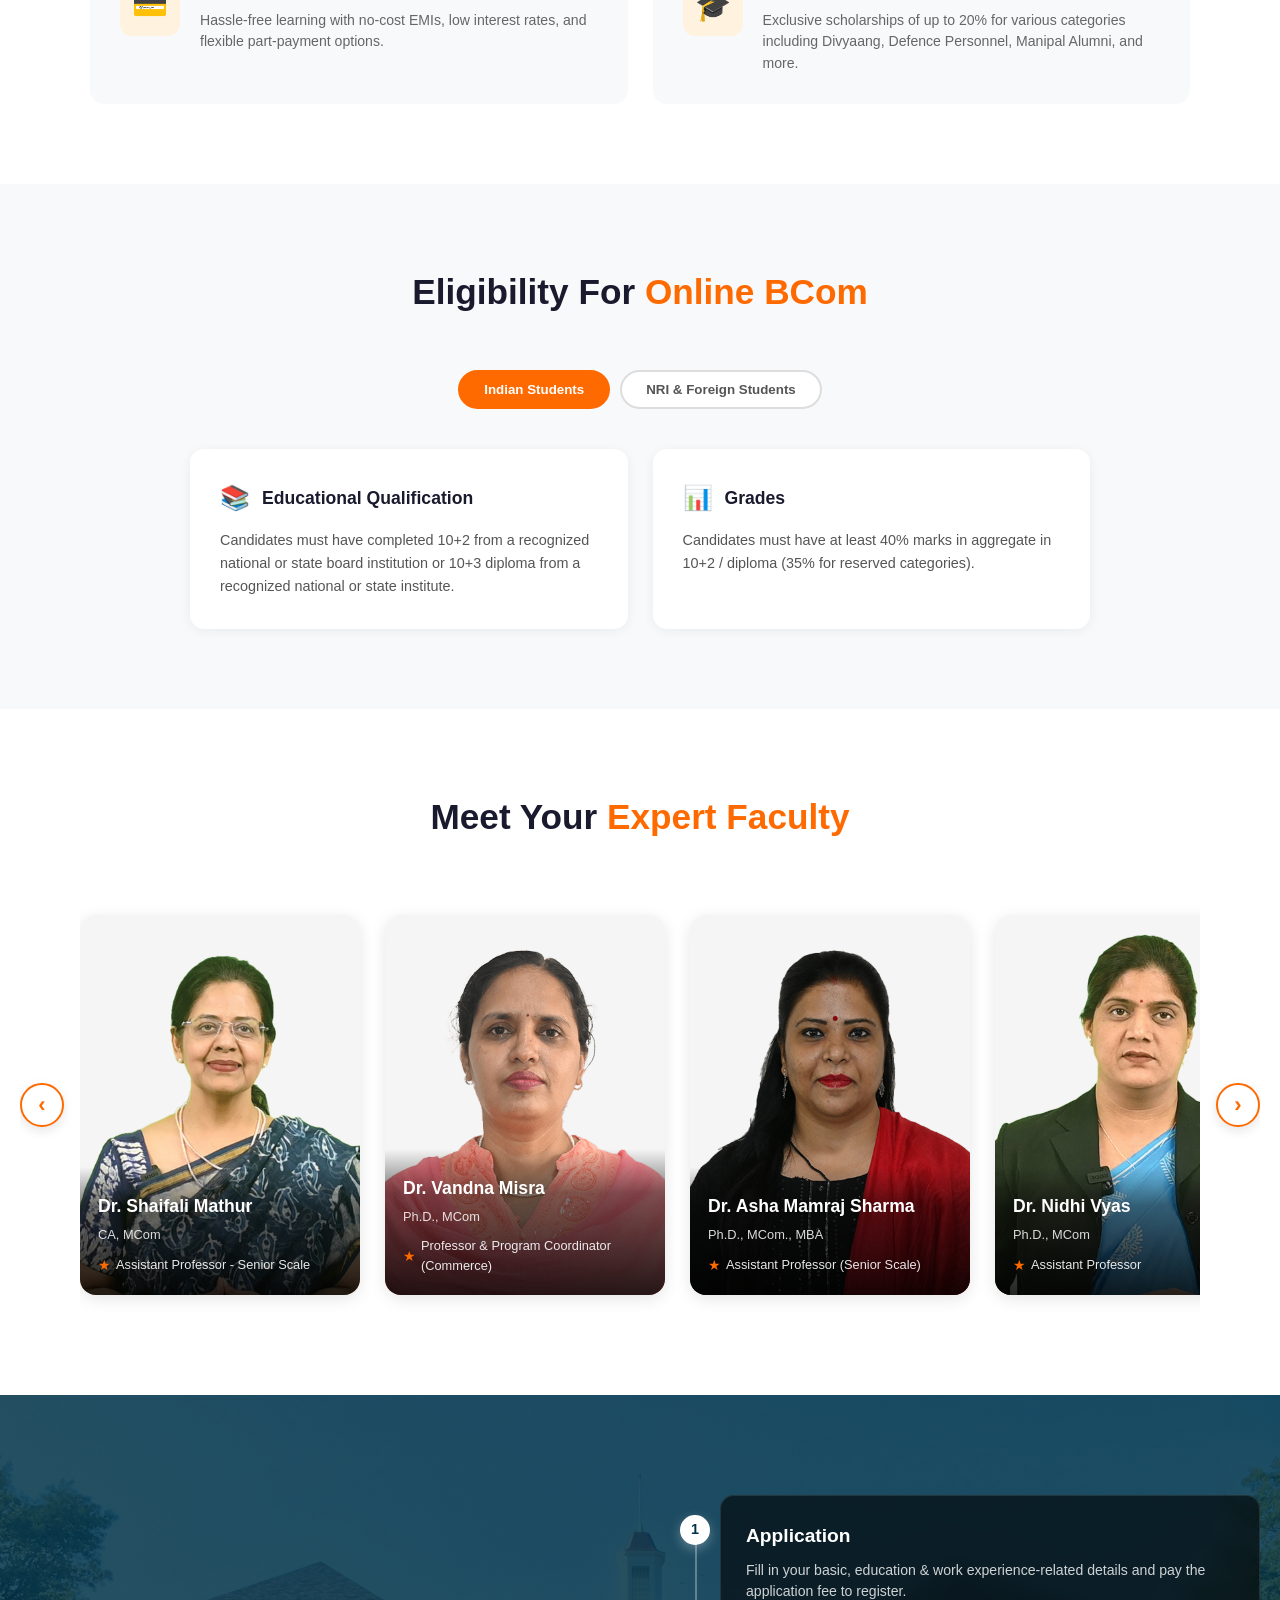
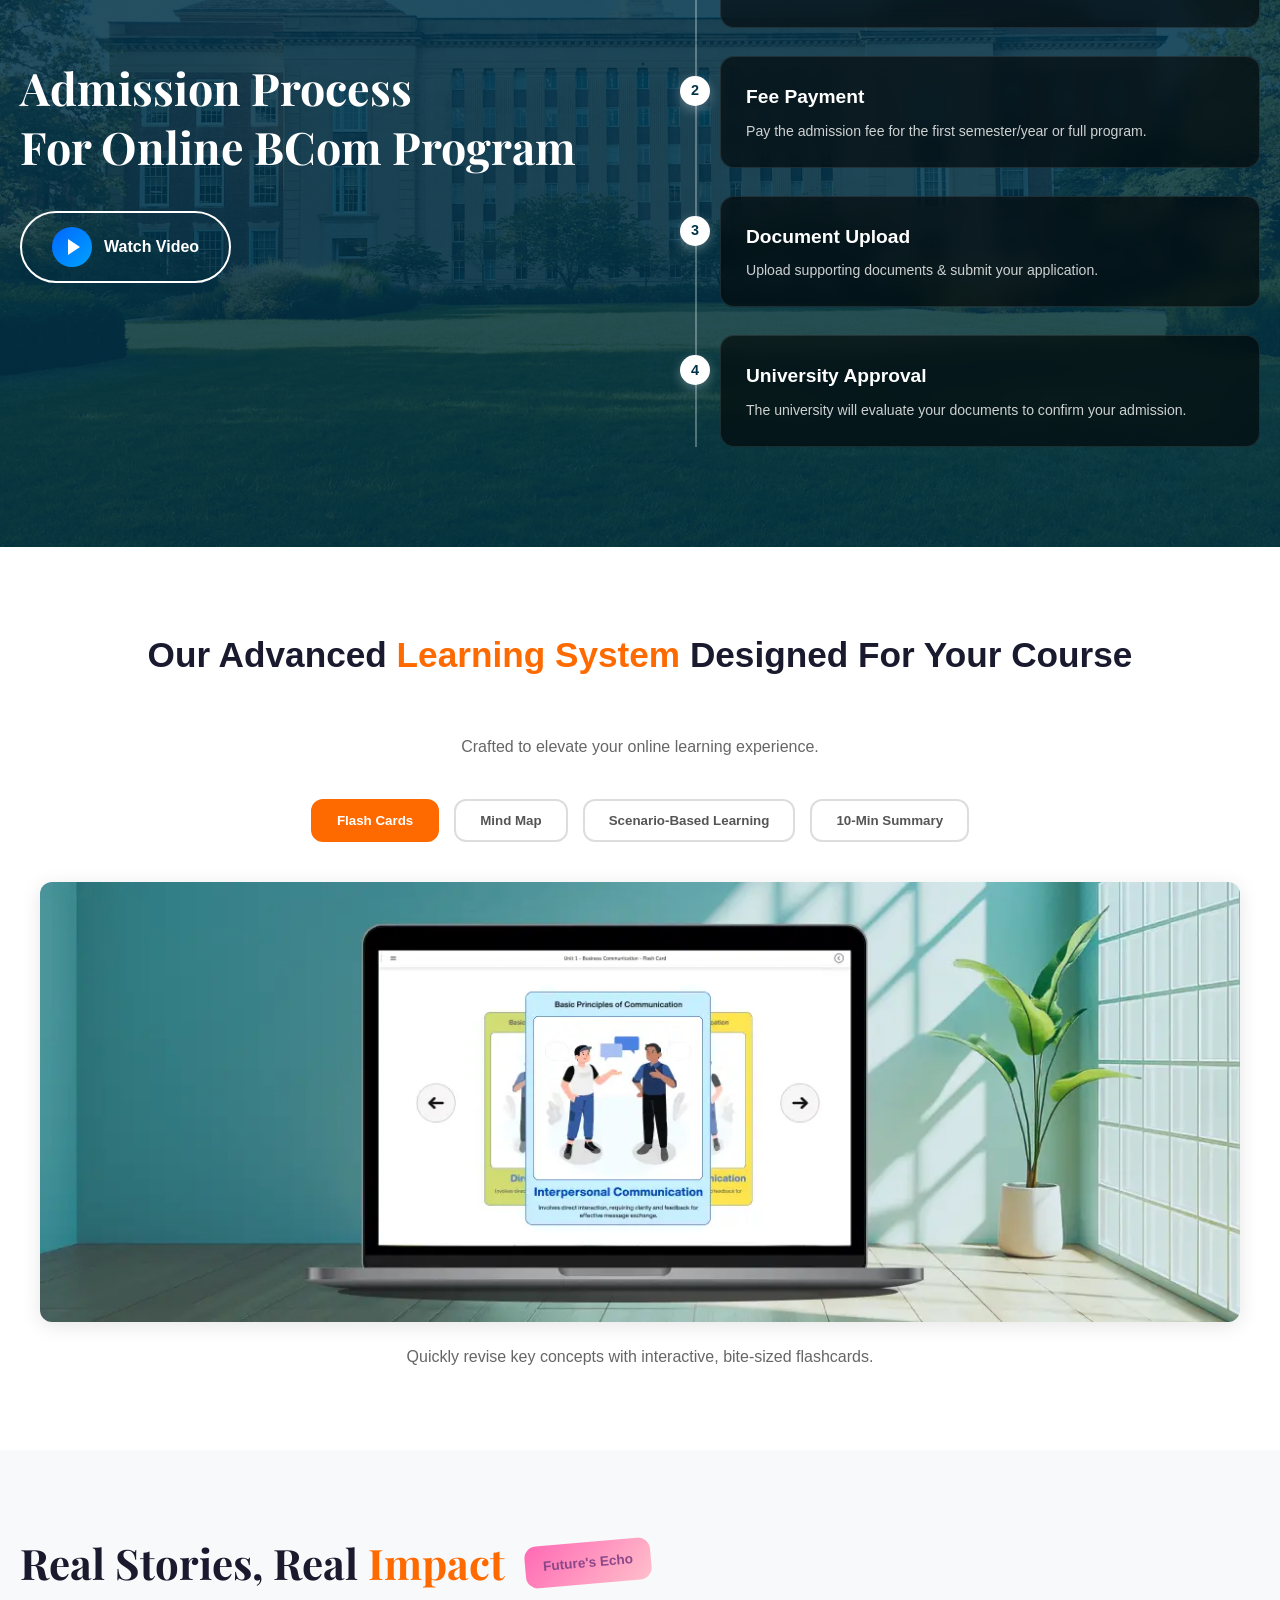
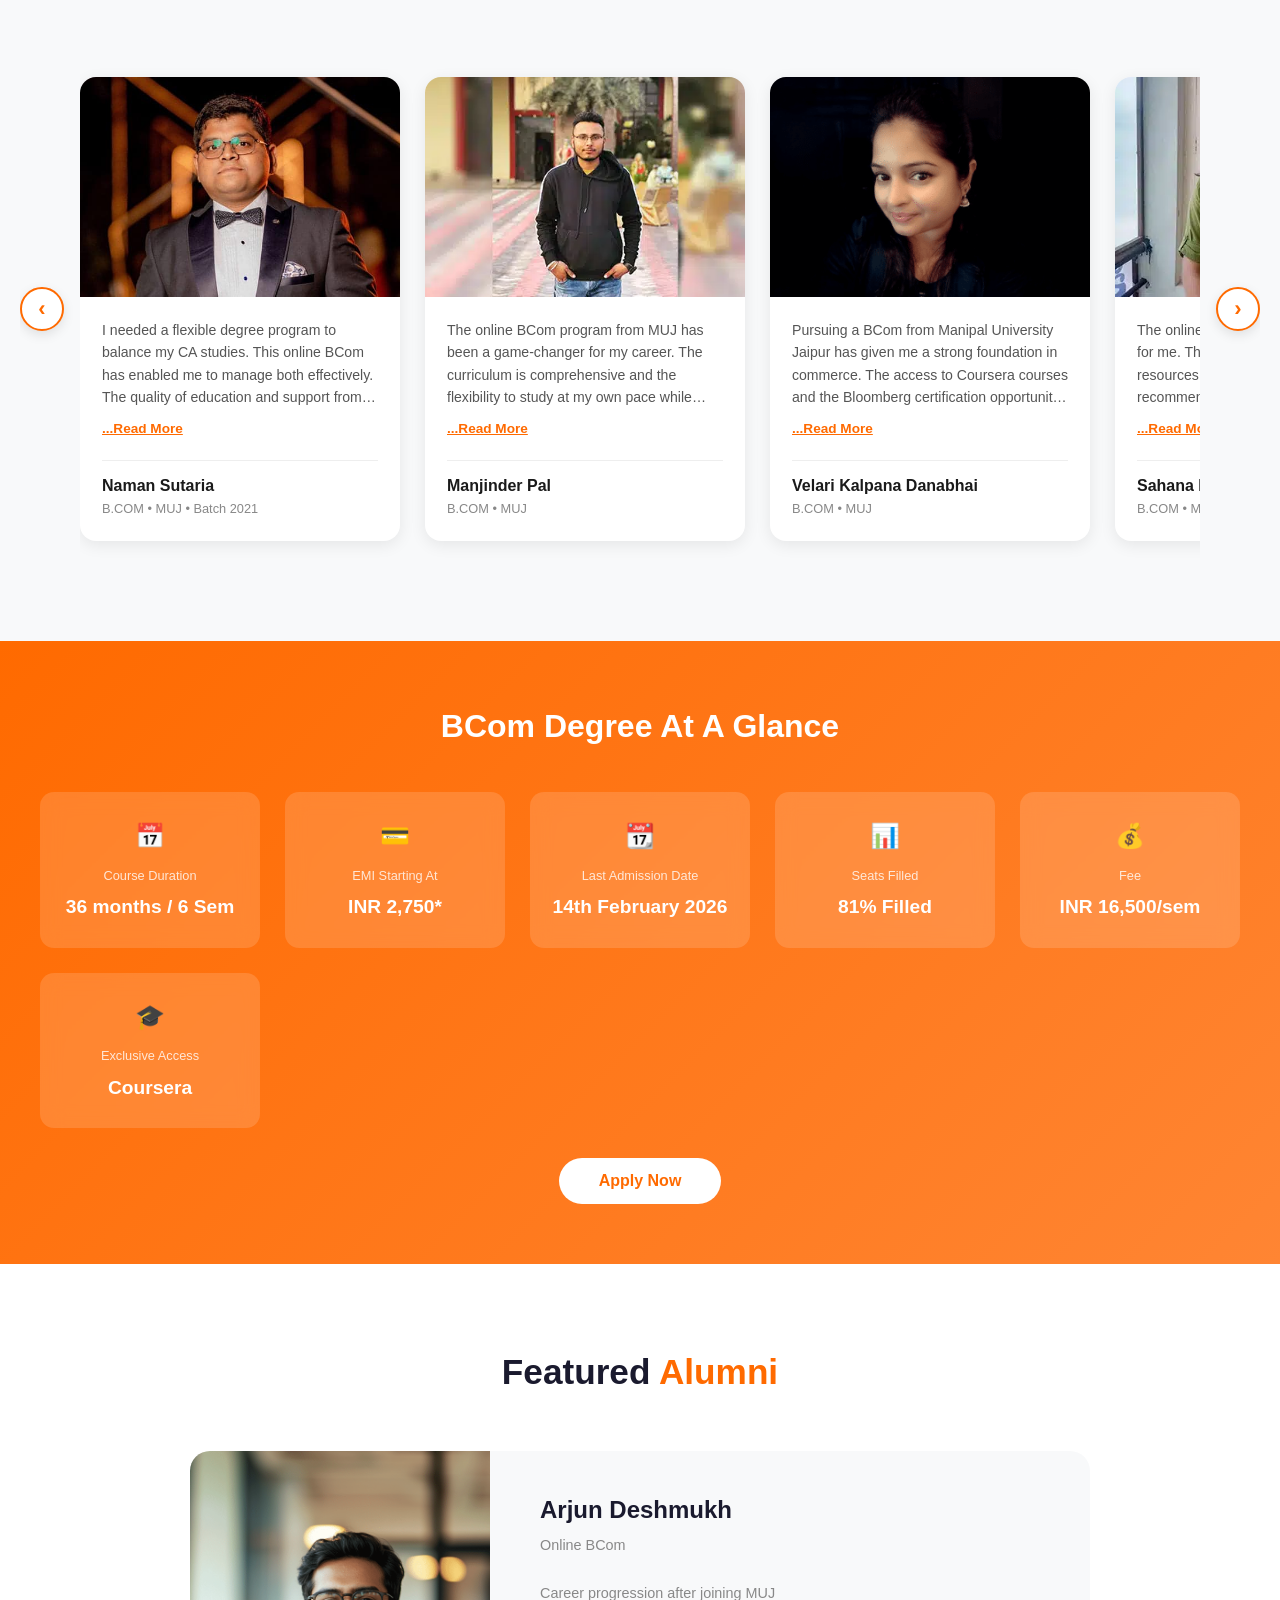
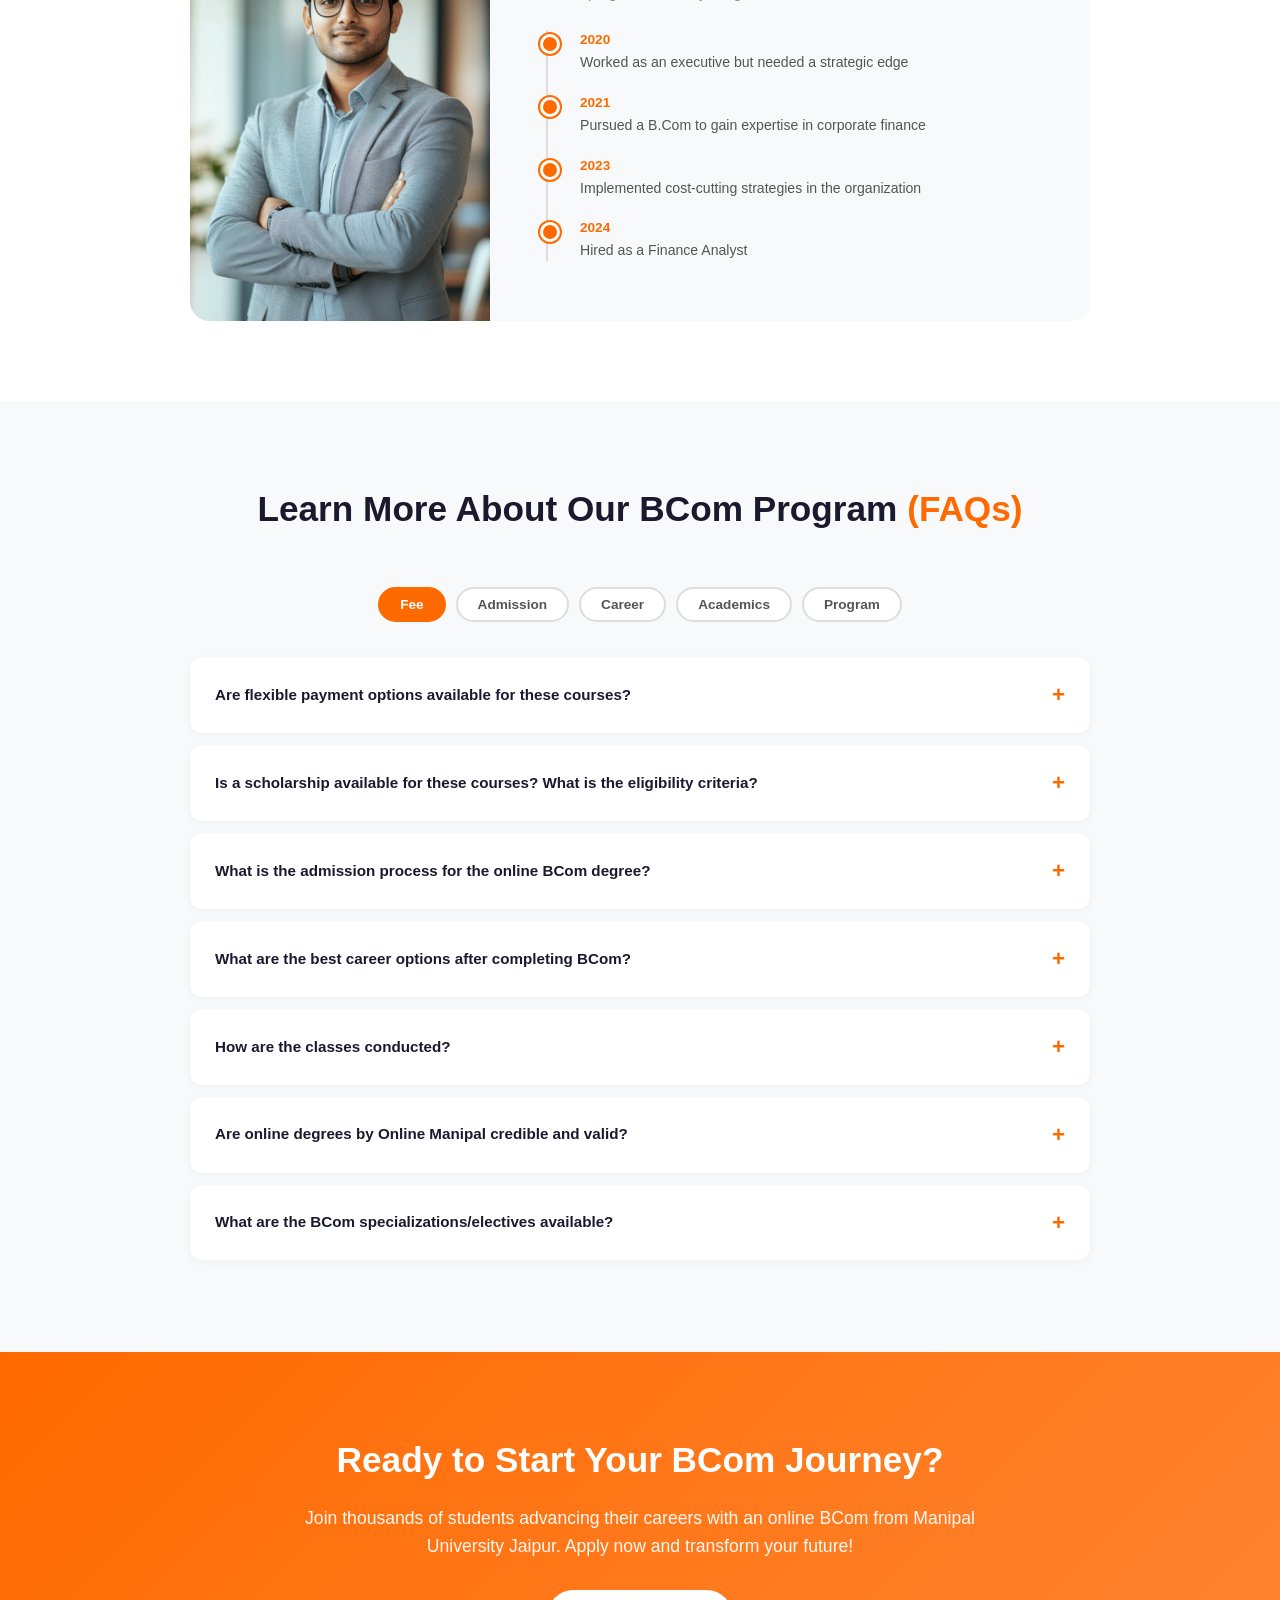
==== commit a32f00c1: "added country code in the form" ====
--- a/bcom-muj.html
+++ b/bcom-muj.html
@@ -280,15 +280,20 @@
       box-shadow: 0 0 0 3px rgba(255,106,0,0.1);
     }
     .phone-row { display: flex; gap: 8px; }
-    .phone-code {
-      padding: 12px 14px;
+    .cc-select {
+      padding: 12px 6px;
       border: 1px solid #ddd;
       border-radius: 8px;
       background: #f8f8f8;
-      font-size: 0.95rem;
-      min-width: 80px;
-      text-align: center;
-    }
+      font-size: 0.9rem;
+      font-family: inherit;
+      color: #333;
+      cursor: pointer;
+      outline: none;
+      width: 110px;
+      flex-shrink: 0;
+    }
+    .cc-select:focus { border-color: var(--accent); }
     .consent-box {
       display: flex;
       gap: 10px;
@@ -1534,8 +1539,8 @@
             <div class="form-group">
               <label>Mobile number <span class="req">*</span></label>
               <div class="phone-row">
-                <span class="phone-code">🇮🇳 +91</span>
-                <input type="tel" name="phone" required pattern="[0-9]{10}" placeholder="9876543210" style="flex:1" />
+                <select class="cc-select" name="country_code" aria-label="Country code"></select>
+                <input type="tel" name="phone" required pattern="[0-9]{6,15}" placeholder="9876543210" style="flex:1" />
               </div>
             </div>
             <div class="consent-box">
@@ -2626,7 +2631,10 @@
         </div>
         <div style="margin-bottom:15px">
           <label style="display:block;margin-bottom:6px;font-weight:500;font-size:0.9rem">Mobile Number *</label>
-          <input type="tel" name="phone" required pattern="[0-9]{10}" style="width:100%;padding:12px;border:1px solid #ddd;border-radius:8px;font-size:0.95rem" />
+          <div style="display:flex;align-items:center;gap:8px">
+            <select class="cc-select" name="country_code" aria-label="Country code" style="width:110px;flex-shrink:0"></select>
+            <input type="tel" name="phone" required pattern="[0-9]{6,15}" style="flex:1;padding:12px;border:1px solid #ddd;border-radius:8px;font-size:0.95rem;outline:none;min-width:0" />
+          </div>
         </div>
         <button type="submit" style="width:100%;padding:14px;background:var(--accent);color:white;border:none;border-radius:30px;font-size:1rem;font-weight:700;cursor:pointer">Submit Application</button>
       </form>
--- a/styles.css
+++ b/styles.css
@@ -398,15 +398,27 @@
   align-items: center;
 }
 
-.country-code-inline {
-  padding: 11px 12px;
-  background: rgba(255, 255, 255, 0.08);
+.cc-select {
+  padding: 10px 6px;
   border: 1px solid rgba(255, 255, 255, 0.2);
   border-radius: 6px;
+  background: rgba(255, 255, 255, 0.08);
   color: #fff;
-  font-weight: 600;
   font-size: 13px;
-  white-space: nowrap;
+  font-family: inherit;
+  cursor: pointer;
+  outline: none;
+  width: 100px;
+  flex-shrink: 0;
+}
+
+.cc-select:focus {
+  border-color: rgba(255, 255, 255, 0.5);
+}
+
+.cc-select option {
+  background: #1a1a2e;
+  color: #fff;
 }
 
 .phone-field input {
@@ -2126,17 +2138,30 @@
   align-items: center;
 }
 
-.country-code {
-  padding: 12px 14px;
+.country-code,
+.phone-input .cc-select,
+.footer-form .cc-select {
+  padding: 12px 6px;
   background: #f5f5f5;
   border: 1px solid #ddd;
   border-radius: 8px;
-  font-weight: 600;
+  font-size: 0.9rem;
+  font-family: inherit;
   color: var(--text);
+  cursor: pointer;
+  outline: none;
+  width: 110px;
+  flex-shrink: 0;
+}
+
+.phone-input .cc-select:focus,
+.footer-form .cc-select:focus {
+  border-color: var(--accent);
 }
 
 .phone-input input {
   flex: 1;
+  min-width: 0;
 }
 
 .consent-group {
